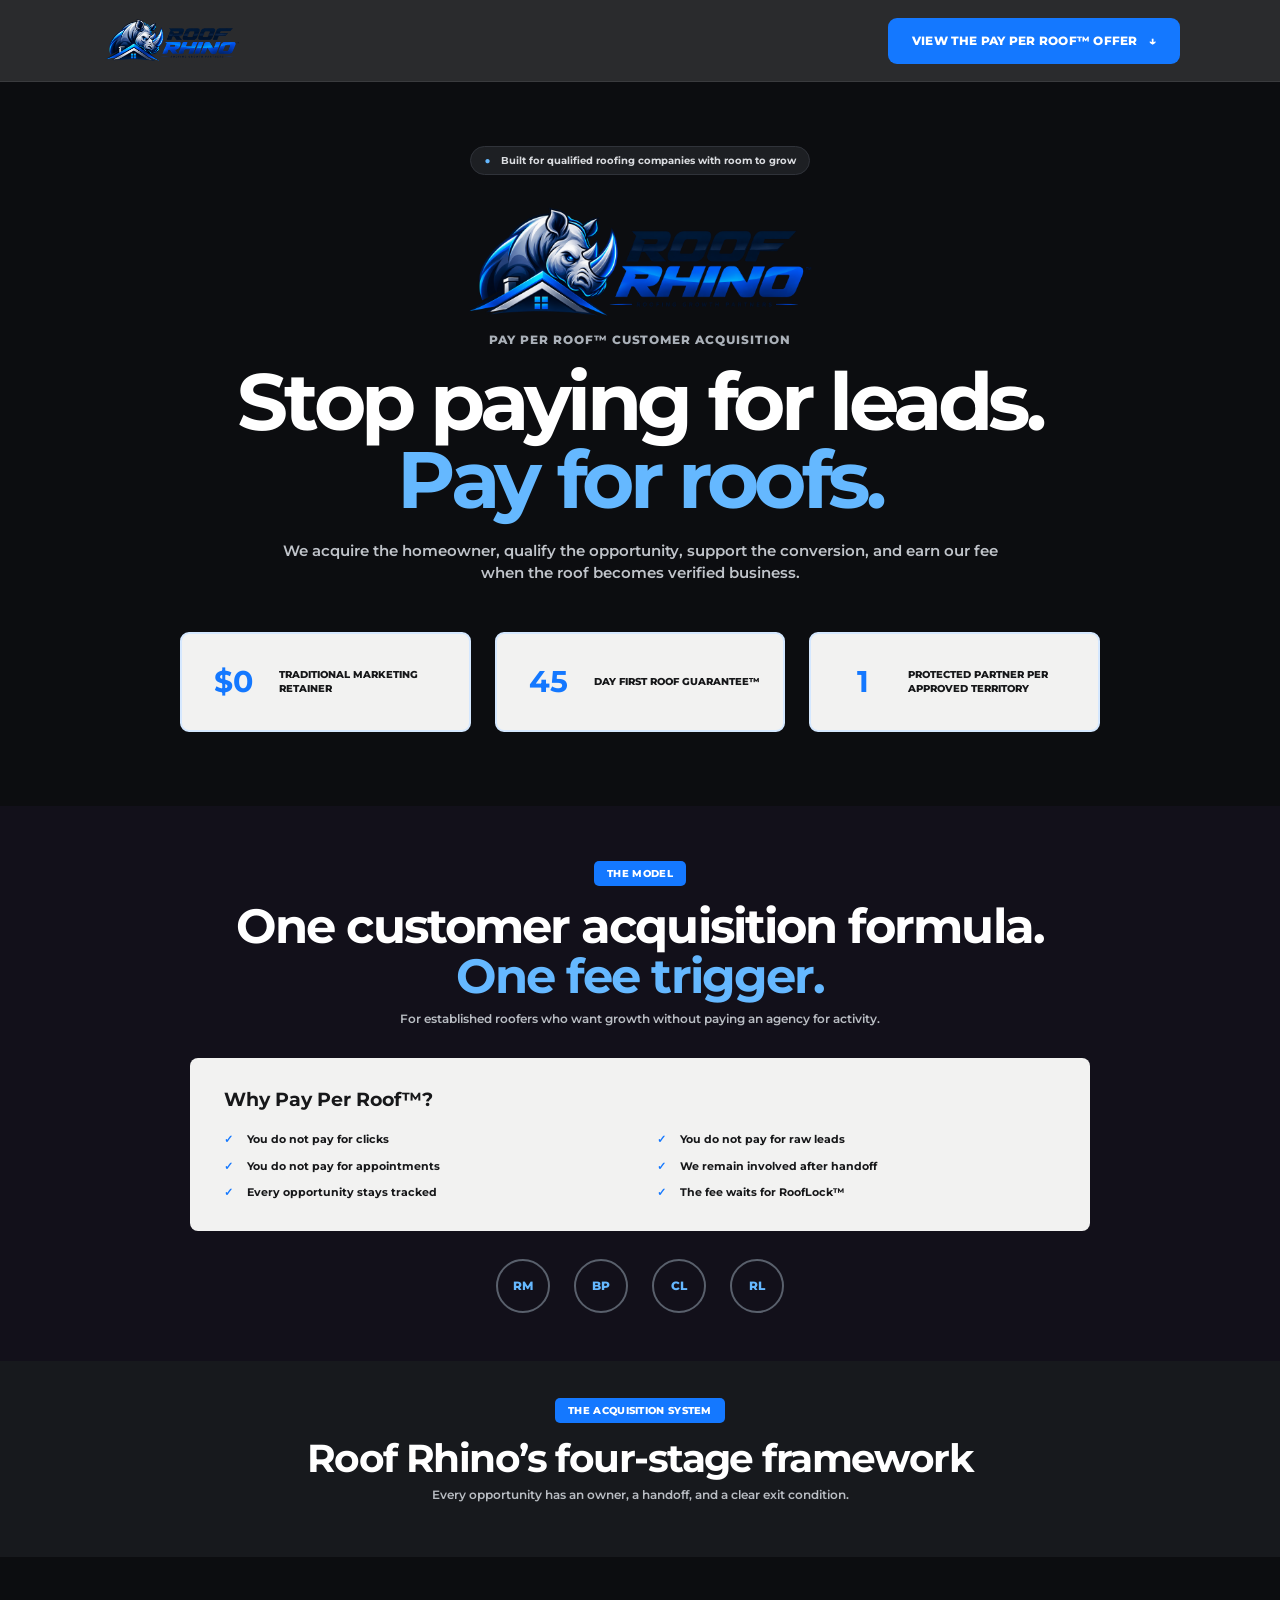
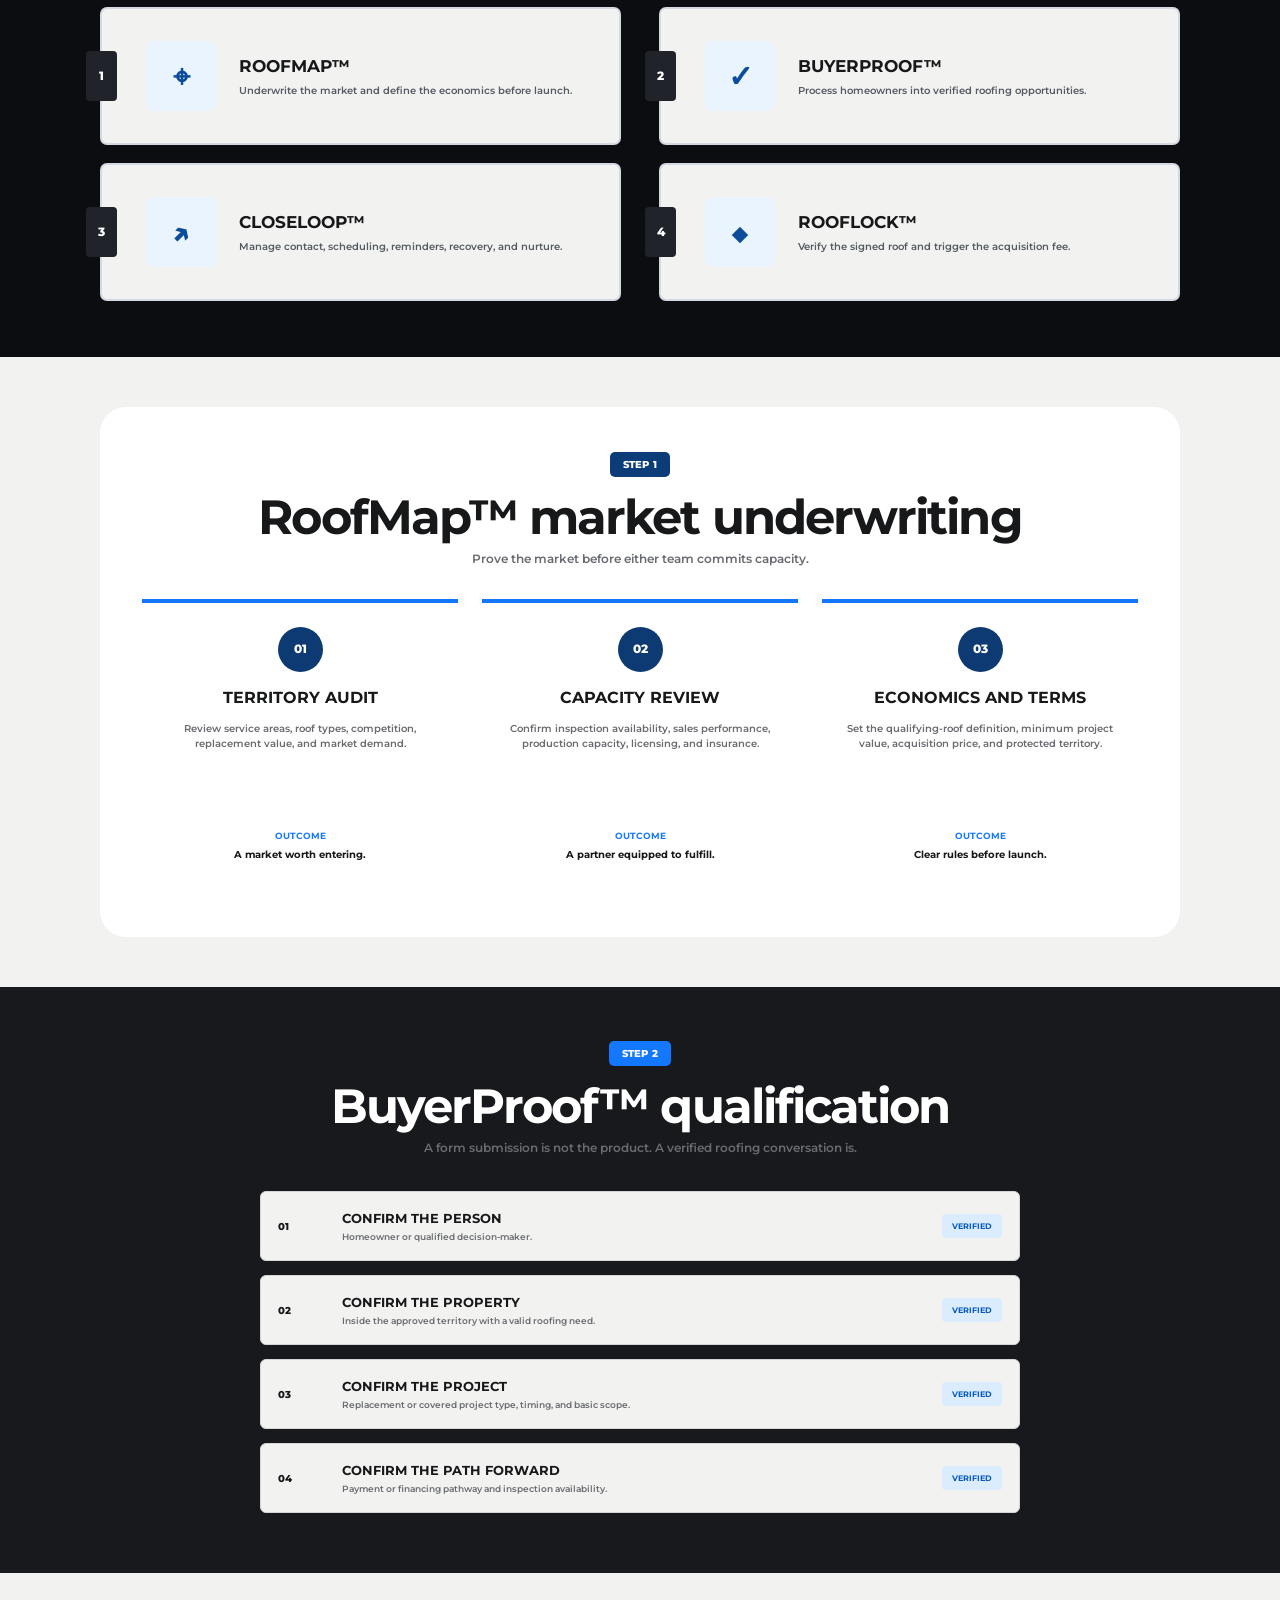
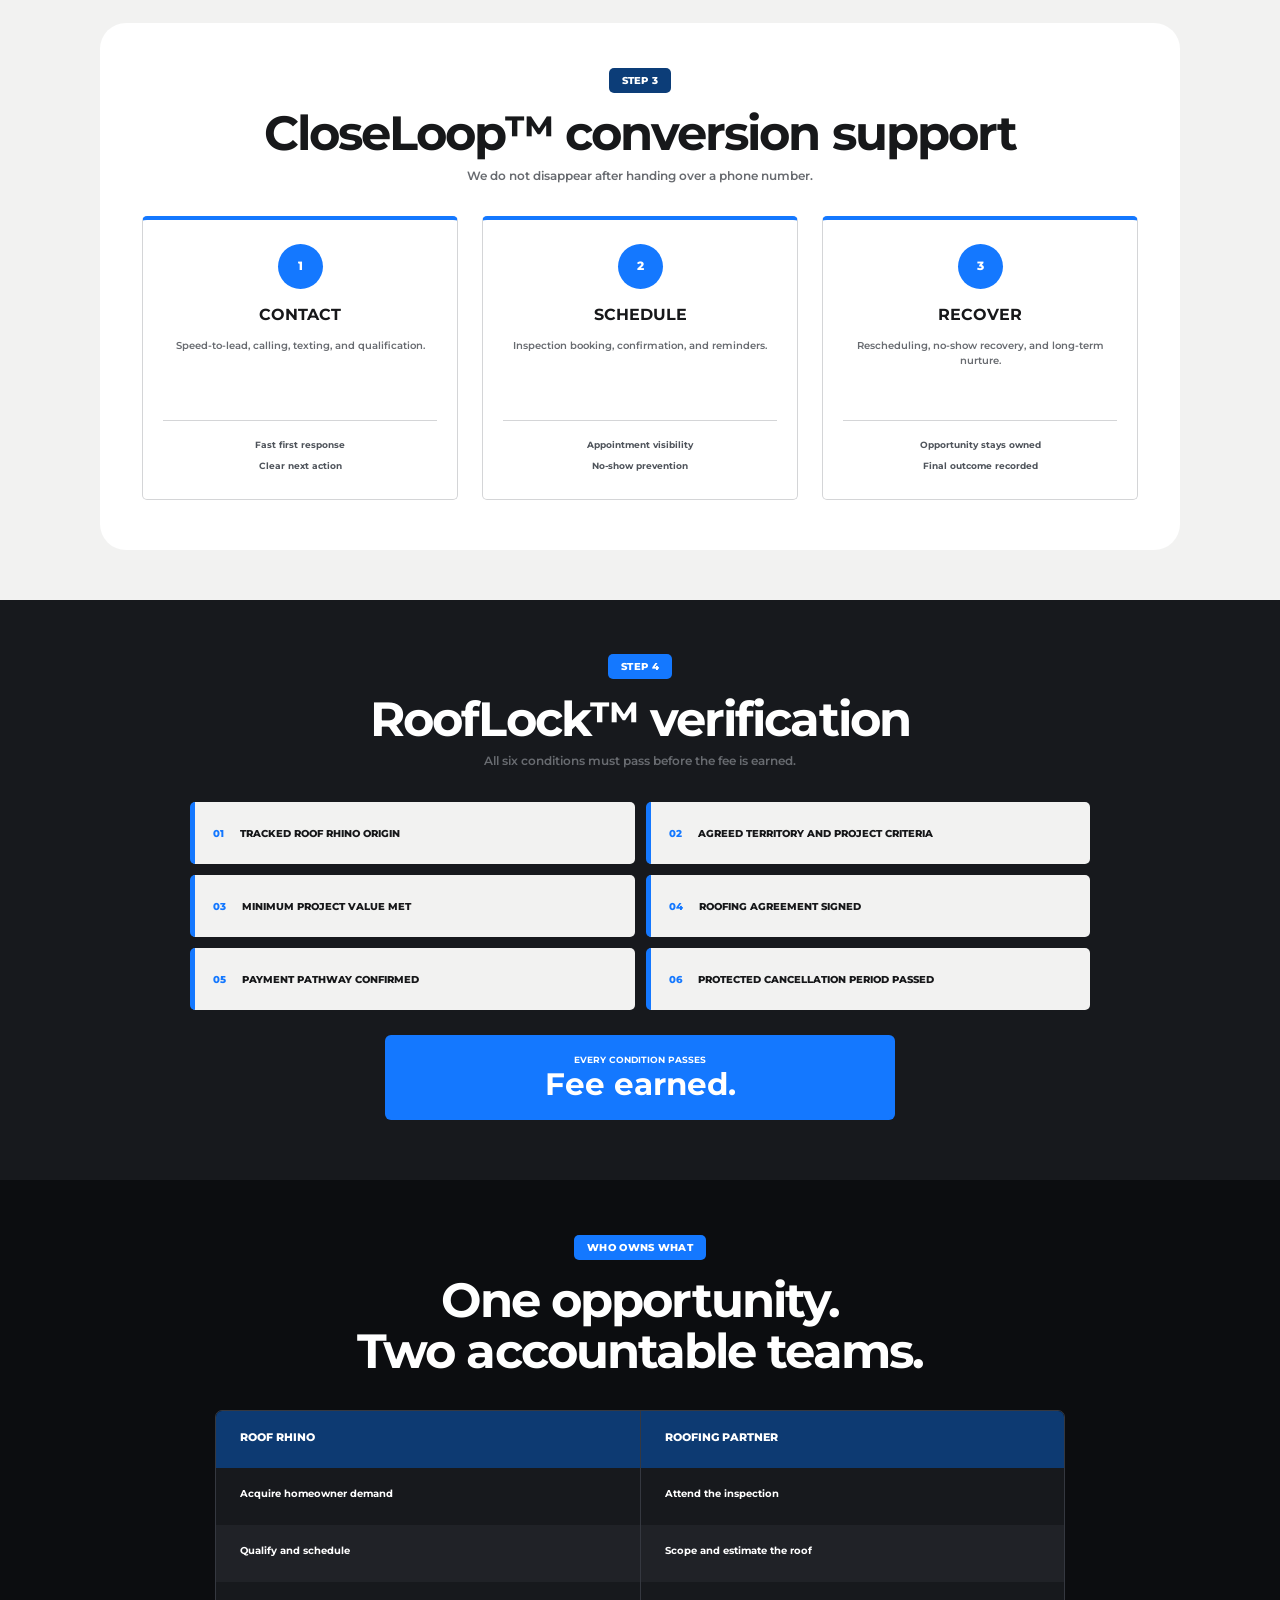
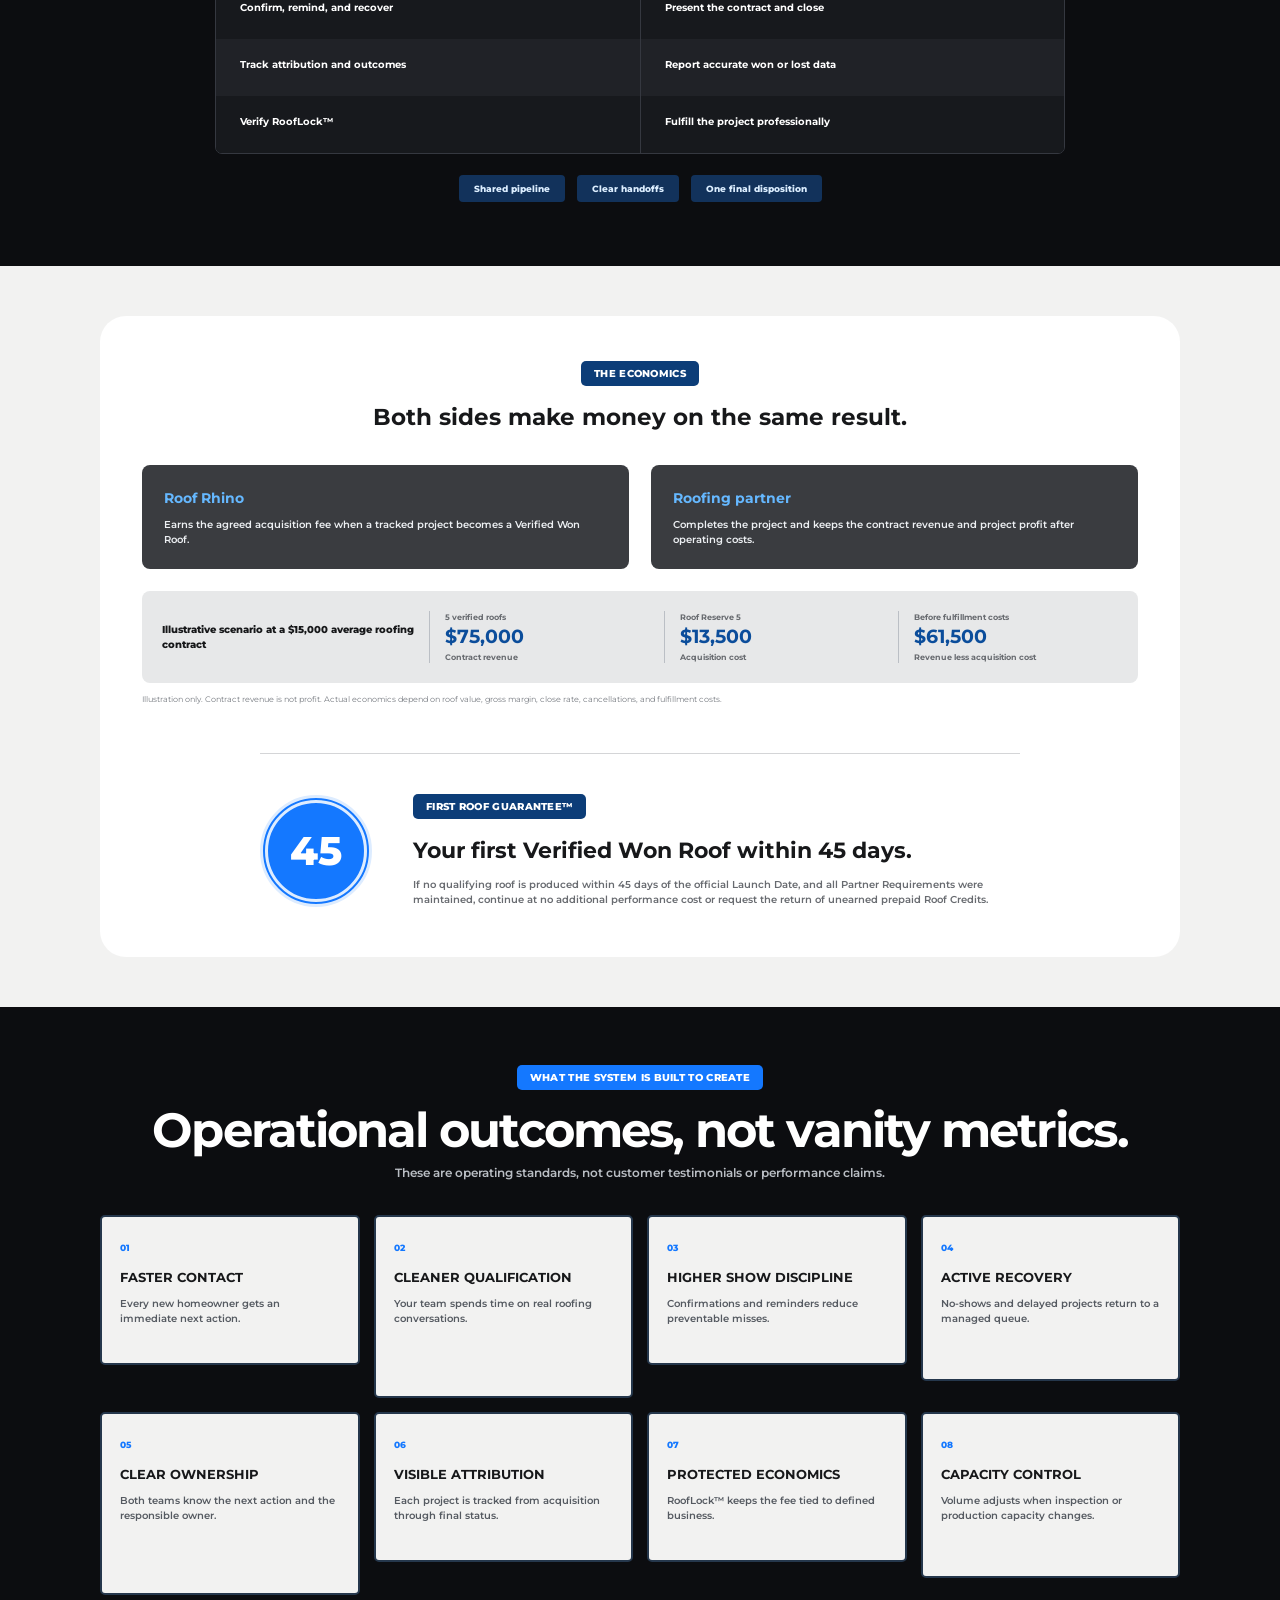
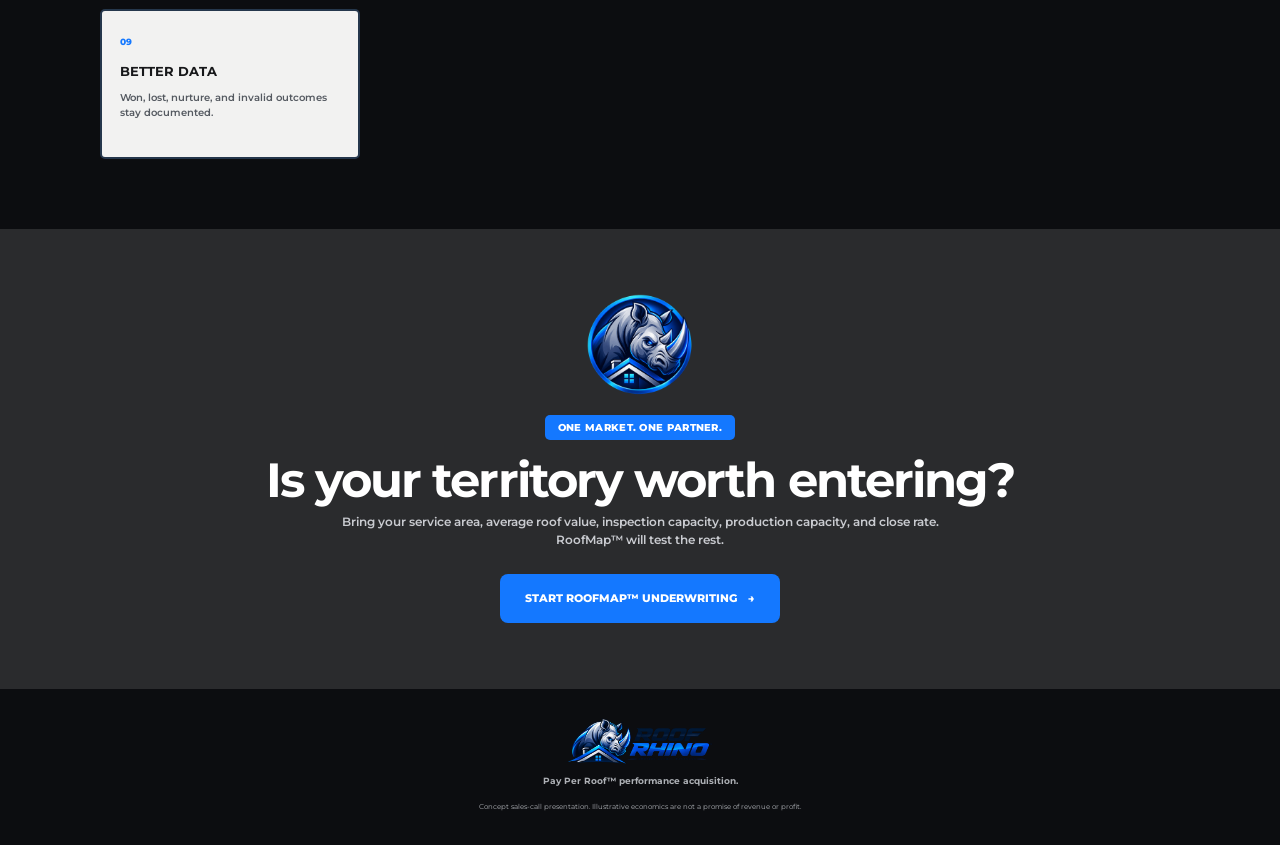
==== sales/index.html @ ea31bdf3 "Add Ascension-style Roof Rhino sales page" ====
<!DOCTYPE html>
<html lang="en">
  <head>
    <meta charset="UTF-8">
    <meta name="viewport" content="width=device-width, initial-scale=1.0">
    <meta name="description" content="The Roof Rhino Pay Per Roof offer: market underwriting, homeowner acquisition, conversion support, and payment only after a qualifying roof is verified.">
    <meta name="robots" content="noindex, nofollow">
    <meta name="theme-color" content="#0c0d10">
    <title>Pay Per Roof™ Offer | Roof Rhino</title>
    <link rel="preconnect" href="https://fonts.googleapis.com">
    <link rel="preconnect" href="https://fonts.gstatic.com" crossorigin>
    <link href="https://fonts.googleapis.com/css2?family=Montserrat:ital,wght@0,500;0,600;0,700;0,800;1,600&amp;display=swap" rel="stylesheet">
    <link rel="icon" type="image/png" href="../assets/roof-rhino-emblem.png">
    <link rel="stylesheet" href="styles.css">
  </head>
  <body>
    <header class="topbar">
      <a href="#top" class="topbar__brand" aria-label="Roof Rhino sales page home">
        <img src="../assets/roof-rhino-wordmark.png" alt="Roof Rhino — Roofing Growth Partners">
      </a>
      <button class="offer-button" type="button" data-toggle-offer aria-expanded="false" aria-controls="pricing-drawer">
        View the Pay Per Roof™ offer <span aria-hidden="true">↓</span>
      </button>
    </header>

    <section class="pricing-drawer" id="pricing-drawer" aria-hidden="true" inert>
      <div class="pricing-drawer__inner">
        <div class="pricing-heading">
          <p class="pill">Pay Per Roof™ pricing</p>
          <h2>Choose how you fund customer acquisition.</h2>
          <p>Every option includes the same service. Only the funding method and per-roof rate change.</p>
        </div>
        <div class="pricing-grid">
          <article class="price-card">
            <div class="price-card__head">
              <span>Option 01</span>
              <h3>Flex</h3>
              <p>Pay as each roof verifies.</p>
            </div>
            <ul>
              <li>Full acquisition system</li>
              <li>No prepaid Roof Credits</li>
              <li>Fee earned at RoofLock™</li>
              <li>Territory protection</li>
            </ul>
            <div class="price-card__foot">
              <strong>$3,000</strong>
              <span>per Verified Won Roof</span>
              <button type="button" data-open-underwriting>Check territory <b aria-hidden="true">→</b></button>
            </div>
          </article>

          <article class="price-card price-card--featured">
            <div class="price-card__head">
              <span>Option 02 · Most popular</span>
              <h3>Roof Reserve 5</h3>
              <p>Prepay five Roof Credits.</p>
            </div>
            <ul>
              <li>Full acquisition system</li>
              <li>5 Roof Credits included</li>
              <li>Credits used at RoofLock™</li>
              <li>Territory protection</li>
            </ul>
            <div class="price-card__foot">
              <strong>$13,500</strong>
              <span>$2,700 per Verified Won Roof</span>
              <button type="button" data-open-underwriting>Check territory <b aria-hidden="true">→</b></button>
            </div>
          </article>

          <article class="price-card">
            <div class="price-card__head">
              <span>Option 03 · Best rate</span>
              <h3>Roof Reserve 10</h3>
              <p>Prepay ten Roof Credits.</p>
            </div>
            <ul>
              <li>Full acquisition system</li>
              <li>10 Roof Credits included</li>
              <li>Credits used at RoofLock™</li>
              <li>Territory protection</li>
            </ul>
            <div class="price-card__foot">
              <strong>$24,000</strong>
              <span>$2,400 per Verified Won Roof</span>
              <button type="button" data-open-underwriting>Check territory <b aria-hidden="true">→</b></button>
            </div>
          </article>
        </div>
      </div>
    </section>

    <main id="top">
      <section class="hero dark-panel">
        <div class="page-shell hero__inner">
          <p class="notice"><span>●</span> Built for qualified roofing companies with room to grow</p>
          <img class="hero__logo" src="../assets/roof-rhino-wordmark.png" alt="Roof Rhino">
          <p class="hero__kicker">Pay Per Roof™ customer acquisition</p>
          <h1>Stop paying for leads.<br><em>Pay for roofs.</em></h1>
          <p class="hero__sub">We acquire the homeowner, qualify the opportunity, support the conversion, and earn our fee when the roof becomes verified business.</p>

          <div class="hero-stats">
            <div><strong>$0</strong><span>Traditional marketing retainer</span></div>
            <div><strong>45</strong><span>Day First Roof Guarantee™</span></div>
            <div><strong>1</strong><span>Protected partner per approved territory</span></div>
          </div>
        </div>
      </section>

      <section class="formula formula--purple">
        <div class="page-shell narrow">
          <p class="section-tag">The model</p>
          <h2>One customer acquisition formula.<br><span>One fee trigger.</span></h2>
          <p class="centered-copy">For established roofers who want growth without paying an agency for activity.</p>

          <div class="white-sheet">
            <h3>Why Pay Per Roof™?</h3>
            <ul class="check-list check-list--two">
              <li>You do not pay for clicks</li>
              <li>You do not pay for raw leads</li>
              <li>You do not pay for appointments</li>
              <li>We remain involved after handoff</li>
              <li>Every opportunity stays tracked</li>
              <li>The fee waits for RoofLock™</li>
            </ul>
          </div>

          <div class="brand-seals" aria-hidden="true">
            <span>RM</span><span>BP</span><span>CL</span><span>RL</span>
          </div>
        </div>
      </section>

      <section class="framework-banner">
        <div class="page-shell narrow">
          <p class="section-tag">The acquisition system</p>
          <h2>Roof Rhino’s four-stage framework</h2>
          <p>Every opportunity has an owner, a handoff, and a clear exit condition.</p>
        </div>
      </section>

      <section class="overview dark-panel">
        <div class="page-shell">
          <div class="overview-grid">
            <article>
              <span>1</span>
              <div class="overview-icon" aria-hidden="true">⌖</div>
              <div><h3>RoofMap™</h3><p>Underwrite the market and define the economics before launch.</p></div>
            </article>
            <article>
              <span>2</span>
              <div class="overview-icon" aria-hidden="true">✓</div>
              <div><h3>BuyerProof™</h3><p>Process homeowners into verified roofing opportunities.</p></div>
            </article>
            <article>
              <span>3</span>
              <div class="overview-icon" aria-hidden="true">↗</div>
              <div><h3>CloseLoop™</h3><p>Manage contact, scheduling, reminders, recovery, and nurture.</p></div>
            </article>
            <article>
              <span>4</span>
              <div class="overview-icon" aria-hidden="true">◆</div>
              <div><h3>RoofLock™</h3><p>Verify the signed roof and trigger the acquisition fee.</p></div>
            </article>
          </div>
        </div>
      </section>

      <section class="step step--light">
        <div class="page-shell rounded-sheet">
          <p class="section-tag section-tag--dark">Step 1</p>
          <h2>RoofMap™ market underwriting</h2>
          <p class="step__sub">Prove the market before either team commits capacity.</p>
          <div class="three-columns">
            <article>
              <div class="number-badge">01</div>
              <h3>Territory audit</h3>
              <p>Review service areas, roof types, competition, replacement value, and market demand.</p>
              <strong>Outcome</strong>
              <span>A market worth entering.</span>
            </article>
            <article>
              <div class="number-badge">02</div>
              <h3>Capacity review</h3>
              <p>Confirm inspection availability, sales performance, production capacity, licensing, and insurance.</p>
              <strong>Outcome</strong>
              <span>A partner equipped to fulfill.</span>
            </article>
            <article>
              <div class="number-badge">03</div>
              <h3>Economics and terms</h3>
              <p>Set the qualifying-roof definition, minimum project value, acquisition price, and protected territory.</p>
              <strong>Outcome</strong>
              <span>Clear rules before launch.</span>
            </article>
          </div>
        </div>
      </section>

      <section class="step step--dark">
        <div class="page-shell narrow">
          <p class="section-tag">Step 2</p>
          <h2>BuyerProof™ qualification</h2>
          <p class="step__sub">A form submission is not the product. A verified roofing conversation is.</p>

          <div class="process-list">
            <article><span>01</span><div><h3>Confirm the person</h3><p>Homeowner or qualified decision-maker.</p></div><b>Verified</b></article>
            <article><span>02</span><div><h3>Confirm the property</h3><p>Inside the approved territory with a valid roofing need.</p></div><b>Verified</b></article>
            <article><span>03</span><div><h3>Confirm the project</h3><p>Replacement or covered project type, timing, and basic scope.</p></div><b>Verified</b></article>
            <article><span>04</span><div><h3>Confirm the path forward</h3><p>Payment or financing pathway and inspection availability.</p></div><b>Verified</b></article>
          </div>
        </div>
      </section>

      <section class="step step--light">
        <div class="page-shell rounded-sheet">
          <p class="section-tag section-tag--dark">Step 3</p>
          <h2>CloseLoop™ conversion support</h2>
          <p class="step__sub">We do not disappear after handing over a phone number.</p>
          <div class="three-columns compact-columns">
            <article>
              <div class="line-icon">1</div>
              <h3>Contact</h3>
              <p>Speed-to-lead, calling, texting, and qualification.</p>
              <ul><li>Fast first response</li><li>Clear next action</li></ul>
            </article>
            <article>
              <div class="line-icon">2</div>
              <h3>Schedule</h3>
              <p>Inspection booking, confirmation, and reminders.</p>
              <ul><li>Appointment visibility</li><li>No-show prevention</li></ul>
            </article>
            <article>
              <div class="line-icon">3</div>
              <h3>Recover</h3>
              <p>Rescheduling, no-show recovery, and long-term nurture.</p>
              <ul><li>Opportunity stays owned</li><li>Final outcome recorded</li></ul>
            </article>
          </div>
        </div>
      </section>

      <section class="step step--dark rooflock-section">
        <div class="page-shell narrow">
          <p class="section-tag">Step 4</p>
          <h2>RoofLock™ verification</h2>
          <p class="step__sub">All six conditions must pass before the fee is earned.</p>
          <div class="rooflock-grid">
            <div><span>01</span><p>Tracked Roof Rhino origin</p></div>
            <div><span>02</span><p>Agreed territory and project criteria</p></div>
            <div><span>03</span><p>Minimum project value met</p></div>
            <div><span>04</span><p>Roofing agreement signed</p></div>
            <div><span>05</span><p>Payment pathway confirmed</p></div>
            <div><span>06</span><p>Protected cancellation period passed</p></div>
          </div>
          <div class="fee-trigger"><span>Every condition passes</span><strong>Fee earned.</strong></div>
        </div>
      </section>

      <section class="ownership-panel dark-panel">
        <div class="page-shell">
          <p class="section-tag">Who owns what</p>
          <h2>One opportunity.<br>Two accountable teams.</h2>
          <div class="ownership-table">
            <div class="ownership-table__head"><span>Roof Rhino</span><span>Roofing partner</span></div>
            <div><span>Acquire homeowner demand</span><span>Attend the inspection</span></div>
            <div><span>Qualify and schedule</span><span>Scope and estimate the roof</span></div>
            <div><span>Confirm, remind, and recover</span><span>Present the contract and close</span></div>
            <div><span>Track attribution and outcomes</span><span>Report accurate won or lost data</span></div>
            <div><span>Verify RoofLock™</span><span>Fulfill the project professionally</span></div>
          </div>
          <div class="ownership-chips"><span>Shared pipeline</span><span>Clear handoffs</span><span>One final disposition</span></div>
        </div>
      </section>

      <section class="economics step--light">
        <div class="page-shell rounded-sheet">
          <p class="section-tag section-tag--dark">The economics</p>
          <h2>Both sides make money on the same result.</h2>
          <div class="economics-summary">
            <div><strong>Roof Rhino</strong><p>Earns the agreed acquisition fee when a tracked project becomes a Verified Won Roof.</p></div>
            <div><strong>Roofing partner</strong><p>Completes the project and keeps the contract revenue and project profit after operating costs.</p></div>
          </div>

          <div class="scenario">
            <p>Illustrative scenario at a $15,000 average roofing contract</p>
            <div><span>5 verified roofs</span><strong>$75,000</strong><small>Contract revenue</small></div>
            <div><span>Roof Reserve 5</span><strong>$13,500</strong><small>Acquisition cost</small></div>
            <div><span>Before fulfillment costs</span><strong>$61,500</strong><small>Revenue less acquisition cost</small></div>
          </div>
          <p class="disclosure">Illustration only. Contract revenue is not profit. Actual economics depend on roof value, gross margin, close rate, cancellations, and fulfillment costs.</p>

          <div class="guarantee-block">
            <div class="guarantee-mark">45</div>
            <div>
              <p class="section-tag section-tag--dark">First Roof Guarantee™</p>
              <h3>Your first Verified Won Roof within 45 days.</h3>
              <p>If no qualifying roof is produced within 45 days of the official Launch Date, and all Partner Requirements were maintained, continue at no additional performance cost or request the return of unearned prepaid Roof Credits.</p>
            </div>
          </div>
        </div>
      </section>

      <section class="outcomes dark-panel">
        <div class="page-shell">
          <p class="section-tag">What the system is built to create</p>
          <h2>Operational outcomes, not vanity metrics.</h2>
          <p class="outcomes__sub">These are operating standards, not customer testimonials or performance claims.</p>
          <div class="outcome-wall">
            <article><span>01</span><h3>Faster contact</h3><p>Every new homeowner gets an immediate next action.</p></article>
            <article><span>02</span><h3>Cleaner qualification</h3><p>Your team spends time on real roofing conversations.</p></article>
            <article><span>03</span><h3>Higher show discipline</h3><p>Confirmations and reminders reduce preventable misses.</p></article>
            <article><span>04</span><h3>Active recovery</h3><p>No-shows and delayed projects return to a managed queue.</p></article>
            <article><span>05</span><h3>Clear ownership</h3><p>Both teams know the next action and the responsible owner.</p></article>
            <article><span>06</span><h3>Visible attribution</h3><p>Each project is tracked from acquisition through final status.</p></article>
            <article><span>07</span><h3>Protected economics</h3><p>RoofLock™ keeps the fee tied to defined business.</p></article>
            <article><span>08</span><h3>Capacity control</h3><p>Volume adjusts when inspection or production capacity changes.</p></article>
            <article><span>09</span><h3>Better data</h3><p>Won, lost, nurture, and invalid outcomes stay documented.</p></article>
          </div>
        </div>
      </section>

      <section class="final-cta">
        <div class="page-shell narrow">
          <img src="../assets/roof-rhino-emblem.png" alt="" aria-hidden="true">
          <p class="section-tag">One market. One partner.</p>
          <h2>Is your territory worth entering?</h2>
          <p>Bring your service area, average roof value, inspection capacity, production capacity, and close rate. RoofMap™ will test the rest.</p>
          <button class="primary-cta" type="button" data-open-underwriting>Start RoofMap™ underwriting <span aria-hidden="true">→</span></button>
        </div>
      </section>
    </main>

    <footer>
      <img src="../assets/roof-rhino-wordmark.png" alt="Roof Rhino — Roofing Growth Partners">
      <p>Pay Per Roof™ performance acquisition.</p>
      <small>Concept sales-call presentation. Illustrative economics are not a promise of revenue or profit.</small>
    </footer>

    <dialog id="underwriting-dialog" aria-labelledby="underwriting-title">
      <button class="dialog-close" type="button" data-close-underwriting aria-label="Close">×</button>
      <img src="../assets/roof-rhino-emblem.png" alt="" aria-hidden="true">
      <p class="section-tag">RoofMap™ underwriting</p>
      <h2 id="underwriting-title">Bring the operating numbers.</h2>
      <p>We will review your territory, average project value, roof mix, appointment capacity, close rate, licensing, insurance, payment pathways, and target launch date.</p>
      <button class="primary-cta" type="button" id="copy-checklist">Copy underwriting checklist</button>
      <small>This presentation does not create territory approval or Partner Status.</small>
    </dialog>

    <script src="script.js"></script>
  </body>
</html>
---- sales/styles.css ----
:root {
  --black: #0c0d10;
  --black-soft: #17191d;
  --charcoal: #25272b;
  --paper: #f2f2f1;
  --white: #ffffff;
  --ink: #17181a;
  --muted: #686b70;
  --blue: #1478ff;
  --blue-light: #65b8ff;
  --blue-pale: #eaf4ff;
  --line: #d4d5d7;
  --dark-line: #353840;
  --purple-black: #12101a;
  --font: "Montserrat", sans-serif;
  --shell: min(1080px, calc(100vw - 48px));
}

* { box-sizing: border-box; }
html { scroll-behavior: smooth; overflow-x: clip; }
body { margin: 0; overflow-x: clip; color: var(--ink); background: var(--white); font-family: var(--font); font-size: 15px; line-height: 1.5; }
body:has(dialog[open]) { overflow: hidden; }
button { font: inherit; }
button, a { -webkit-tap-highlight-color: transparent; }
img { max-width: 100%; display: block; }
h1, h2, h3, p { margin-top: 0; }
button:focus-visible, a:focus-visible { outline: 3px solid var(--blue-light); outline-offset: 3px; }
.page-shell { width: var(--shell); margin-inline: auto; }
.narrow { max-width: 900px; }
.dark-panel { color: var(--white); background: var(--black); }

.topbar { min-height: 82px; padding: 12px max(24px, calc((100vw - 1080px) / 2)); display: flex; align-items: center; justify-content: space-between; gap: 24px; color: var(--white); background: #2a2b2d; border-bottom: 1px solid #3a3b3e; }
.topbar__brand img { width: 184px; height: 48px; object-fit: contain; object-position: left center; }
.offer-button { min-height: 46px; padding: 0 24px; color: var(--white); background: var(--blue); border: 0; border-radius: 9px; cursor: pointer; font-size: 12px; font-weight: 800; text-transform: uppercase; letter-spacing: .02em; transition: background .18s ease, transform .18s ease; }
.offer-button:hover { background: #0568df; transform: translateY(-1px); }
.offer-button span { margin-left: 8px; display: inline-block; transition: transform .25s ease; }
.offer-button[aria-expanded="true"] span { transform: rotate(180deg); }

.pricing-drawer { display: grid; grid-template-rows: 0fr; visibility: hidden; color: var(--white); background: #18191b; transition: grid-template-rows .55s cubic-bezier(.2,.8,.2,1), visibility 0s .55s; }
.pricing-drawer.is-open { grid-template-rows: 1fr; visibility: visible; transition: grid-template-rows .55s cubic-bezier(.2,.8,.2,1); }
.pricing-drawer__inner { min-height: 0; overflow: hidden; width: var(--shell); margin-inline: auto; }
.pricing-heading { padding: 60px 0 34px; text-align: center; }
.pricing-heading h2 { margin-bottom: 10px; font-size: clamp(30px, 4vw, 48px); line-height: 1.1; }
.pricing-heading > p:last-child { color: #b9bbc0; }
.pill, .section-tag { width: max-content; margin: 0 auto 15px; padding: 5px 13px; color: var(--white); background: var(--blue); border-radius: 5px; font-size: 10px; font-weight: 800; text-transform: uppercase; letter-spacing: .03em; }
.pricing-grid { padding: 0 0 72px; display: grid; grid-template-columns: repeat(3, 1fr); gap: 20px; align-items: stretch; }
.price-card { overflow: hidden; color: var(--ink); background: #e9eef4; border: 1px solid #40556d; border-radius: 21px; }
.price-card--featured { transform: translateY(-8px); border: 3px solid var(--blue); }
.price-card__head { min-height: 150px; padding: 27px 24px 22px; color: var(--white); background: #0d3a72; text-align: center; }
.price-card--featured .price-card__head { background: var(--blue); }
.price-card__head span { font-size: 9px; font-weight: 800; text-transform: uppercase; }
.price-card__head h3 { margin: 6px 0 3px; font-size: 28px; line-height: 1.05; }
.price-card__head p { margin: 0; font-size: 11px; font-weight: 600; }
.price-card ul { margin: 0; padding: 0; list-style: none; }
.price-card li { min-height: 49px; padding: 15px 20px 13px 43px; position: relative; background: var(--white); border-bottom: 1px solid #e2e3e5; font-size: 11px; font-weight: 700; }
.price-card li:nth-child(even) { background: #f1f2f3; }
.price-card li::before { content: "✓"; width: 17px; height: 17px; position: absolute; left: 18px; top: 15px; display: grid; place-items: center; color: var(--white); background: var(--blue); border-radius: 50%; font-size: 10px; }
.price-card__foot { padding: 23px 20px 25px; text-align: center; }
.price-card__foot strong { display: block; font-size: 29px; line-height: 1; }
.price-card__foot span { min-height: 34px; margin: 7px 0 13px; display: block; font-size: 10px; font-weight: 700; }
.price-card__foot button { min-height: 42px; padding: 0 21px; color: var(--white); background: var(--black); border: 0; border-radius: 10px; cursor: pointer; font-weight: 800; }
.price-card__foot button:hover { background: var(--blue); }

.hero { padding: 64px 0 74px; text-align: center; }
.hero__inner { max-width: 920px; }
.notice { width: max-content; max-width: 100%; margin: 0 auto 26px; padding: 6px 13px; color: #dadce0; background: #1d1f23; border: 1px solid #30333a; border-radius: 20px; font-size: 10px; font-weight: 700; }
.notice span { margin-right: 7px; color: var(--blue-light); }
.hero__logo { width: min(370px, 76vw); height: 126px; margin: 0 auto 4px; object-fit: contain; }
.hero__kicker { margin-bottom: 14px; color: #aab0b8; font-size: 12px; font-weight: 800; text-transform: uppercase; letter-spacing: .08em; }
.hero h1 { margin-bottom: 20px; font-size: clamp(44px, 7.2vw, 80px); line-height: .98; letter-spacing: -.055em; }
.hero h1 em { color: var(--blue-light); font-style: normal; }
.hero__sub { max-width: 730px; margin: 0 auto; color: #c0c4ca; font-size: 15px; font-weight: 600; }
.hero-stats { margin-top: 47px; display: grid; grid-template-columns: repeat(3, 1fr); gap: 24px; }
.hero-stats div { min-height: 100px; padding: 19px; display: grid; grid-template-columns: auto 1fr; gap: 13px; align-items: center; text-align: left; color: var(--ink); background: var(--paper); border: 2px solid #d5e8ff; border-radius: 9px; }
.hero-stats strong { min-width: 65px; color: var(--blue); font-size: 30px; line-height: 1; text-align: center; }
.hero-stats span { font-size: 10px; font-weight: 800; line-height: 1.35; text-transform: uppercase; }

.formula { padding: 55px 0 48px; text-align: center; }
.formula--purple { color: var(--white); background: var(--purple-black); }
.formula h2, .framework-banner h2, .step h2, .ownership-panel h2, .outcomes h2, .final-cta h2 { margin-bottom: 8px; font-size: clamp(30px, 4.2vw, 48px); line-height: 1.05; letter-spacing: -.04em; }
.formula h2 span { color: var(--blue-light); }
.centered-copy, .framework-banner p:last-child, .step__sub, .outcomes__sub { color: #b9bdc3; font-size: 12px; font-weight: 600; }
.white-sheet { margin-top: 30px; padding: 28px 34px 30px; color: var(--ink); background: var(--paper); border-radius: 8px; text-align: left; }
.white-sheet h3 { margin-bottom: 17px; font-size: 19px; }
.check-list { margin: 0; padding: 0; list-style: none; }
.check-list--two { display: grid; grid-template-columns: 1fr 1fr; gap: 10px 34px; }
.check-list li { padding-left: 23px; position: relative; font-size: 11px; font-weight: 700; }
.check-list li::before { content: "✓"; position: absolute; left: 0; color: var(--blue); font-weight: 900; }
.brand-seals { margin-top: 28px; display: flex; justify-content: center; gap: 24px; }
.brand-seals span { width: 54px; height: 54px; display: grid; place-items: center; color: var(--blue-light); border: 2px solid #59606c; border-radius: 50%; font-size: 12px; font-weight: 800; }

.framework-banner { padding: 37px 0 41px; color: var(--white); background: var(--black-soft); text-align: center; }
.framework-banner h2 { margin-bottom: 7px; font-size: clamp(27px, 3.5vw, 39px); }
.overview { padding: 50px 0 56px; }
.overview-grid { display: grid; grid-template-columns: 1fr 1fr; gap: 18px 38px; }
.overview-grid article { min-height: 138px; padding: 19px 22px 18px 44px; position: relative; display: grid; grid-template-columns: 75px 1fr; gap: 18px; align-items: center; color: var(--ink); background: var(--paper); border: 2px solid #d2d9e2; border-radius: 7px; }
.overview-grid article > span { width: 31px; height: 50px; position: absolute; left: -16px; top: 42px; display: grid; place-items: center; color: var(--white); background: #20242a; border-radius: 4px; font-size: 12px; font-weight: 800; }
.overview-icon { width: 70px; height: 70px; display: grid; place-items: center; color: #0b4d9b; background: var(--blue-pale); border-radius: 8px; font-size: 30px; font-weight: 800; }
.overview-grid h3 { margin-bottom: 4px; font-size: 17px; text-transform: uppercase; }
.overview-grid p { margin: 0; color: #555b63; font-size: 10px; font-weight: 600; }

.step { padding: 0; }
.step--light { padding: 50px 0; background: var(--paper); }
.rounded-sheet { padding: 45px 42px 50px; background: var(--white); border-radius: 26px; text-align: center; }
.section-tag--dark { color: var(--white); background: #0c3d78; }
.step__sub { color: var(--muted); }
.three-columns { margin-top: 31px; display: grid; grid-template-columns: repeat(3, 1fr); gap: 24px; }
.three-columns article { padding: 24px 20px 22px; border-top: 4px solid var(--blue); text-align: center; }
.number-badge, .line-icon { width: 45px; height: 45px; margin: 0 auto 14px; display: grid; place-items: center; color: var(--white); background: #0d3a72; border-radius: 50%; font-size: 12px; font-weight: 800; }
.three-columns h3 { margin-bottom: 11px; font-size: 16px; text-transform: uppercase; }
.three-columns p { min-height: 91px; margin-bottom: 17px; color: var(--muted); font-size: 10px; font-weight: 600; }
.three-columns strong { display: block; color: var(--blue); font-size: 9px; text-transform: uppercase; }
.three-columns span { font-size: 10px; font-weight: 700; }

.step--dark { padding: 54px 0 60px; color: var(--white); background: var(--black-soft); text-align: center; }
.process-list { max-width: 760px; margin: 34px auto 0; display: grid; gap: 14px; }
.process-list article { min-height: 70px; padding: 12px 17px; display: grid; grid-template-columns: 48px 1fr auto; gap: 16px; align-items: center; color: var(--ink); background: var(--paper); border: 1px solid #d4d5d7; border-radius: 6px; text-align: left; }
.process-list article > span { font-size: 10px; font-weight: 800; }
.process-list h3 { margin: 0 0 2px; font-size: 13px; text-transform: uppercase; }
.process-list p { margin: 0; color: var(--muted); font-size: 9px; font-weight: 600; }
.process-list b { padding: 6px 10px; color: #075bbb; background: #dcecff; border-radius: 4px; font-size: 8px; text-transform: uppercase; }
.compact-columns article { border: 1px solid var(--line); border-top: 4px solid var(--blue); border-radius: 5px; }
.compact-columns p { min-height: 65px; }
.compact-columns ul { margin: 0; padding: 13px 0 0; list-style: none; border-top: 1px solid var(--line); }
.compact-columns li { padding: 4px 0; color: #4e535a; font-size: 9px; font-weight: 700; }
.line-icon { background: var(--blue); }

.rooflock-grid { margin-top: 32px; display: grid; grid-template-columns: 1fr 1fr; gap: 11px; }
.rooflock-grid div { min-height: 62px; padding: 14px 18px; display: flex; align-items: center; gap: 16px; color: var(--ink); background: var(--paper); border-left: 5px solid var(--blue); border-radius: 5px; text-align: left; }
.rooflock-grid span { color: var(--blue); font-size: 10px; font-weight: 800; }
.rooflock-grid p { margin: 0; font-size: 10px; font-weight: 800; text-transform: uppercase; }
.fee-trigger { margin: 25px auto 0; padding: 18px 25px; max-width: 510px; color: var(--white); background: var(--blue); border-radius: 6px; }
.fee-trigger span { display: block; font-size: 9px; font-weight: 700; text-transform: uppercase; }
.fee-trigger strong { display: block; font-size: 31px; line-height: 1.15; }

.ownership-panel { padding: 55px 0 64px; text-align: center; }
.ownership-table { max-width: 850px; margin: 34px auto 0; border: 1px solid var(--dark-line); border-radius: 7px; overflow: hidden; }
.ownership-table > div { min-height: 57px; display: grid; grid-template-columns: 1fr 1fr; background: #17191d; }
.ownership-table > div:nth-child(odd) { background: #202227; }
.ownership-table span { padding: 18px 24px; font-size: 10px; font-weight: 700; text-align: left; }
.ownership-table span + span { border-left: 1px solid var(--dark-line); }
.ownership-table__head { color: var(--white); background: #0d3a72 !important; }
.ownership-table__head span { font-size: 11px; font-weight: 800; text-transform: uppercase; }
.ownership-chips { margin-top: 21px; display: flex; justify-content: center; gap: 12px; flex-wrap: wrap; }
.ownership-chips span { padding: 7px 15px; color: #dceeff; background: #12325b; border-radius: 4px; font-size: 9px; font-weight: 800; }

.economics { padding: 50px 0; }
.economics-summary { margin-top: 30px; display: grid; grid-template-columns: 1fr 1fr; gap: 22px; text-align: left; }
.economics-summary div { padding: 22px; color: var(--white); background: #3a3c40; border-radius: 8px; }
.economics-summary strong { color: var(--blue-light); font-size: 14px; }
.economics-summary p { margin: 7px 0 0; color: #edf0f3; font-size: 10px; font-weight: 600; }
.scenario { margin-top: 22px; padding: 20px; display: grid; grid-template-columns: 1.15fr repeat(3, 1fr); gap: 15px; align-items: center; background: #e7e8e9; border-radius: 8px; text-align: left; }
.scenario > p { margin: 0; font-size: 10px; font-weight: 800; }
.scenario div { padding-left: 15px; border-left: 1px solid #bbbfc5; }
.scenario span, .scenario small { display: block; color: var(--muted); font-size: 8px; font-weight: 700; }
.scenario strong { display: block; color: #0b4d9b; font-size: 19px; }
.disclosure { margin: 10px 0 0; color: #777b81; font-size: 8px; text-align: left; }
.guarantee-block { max-width: 760px; margin: 48px auto 0; padding-top: 40px; display: grid; grid-template-columns: 125px 1fr; gap: 28px; align-items: center; border-top: 1px solid var(--line); text-align: left; }
.guarantee-mark { width: 112px; height: 112px; display: grid; place-items: center; color: var(--white); background: var(--blue); border: 8px double #ddecff; border-radius: 50%; font-size: 40px; font-weight: 800; }
.guarantee-block .section-tag { margin-left: 0; }
.guarantee-block h3 { margin-bottom: 10px; font-size: 22px; }
.guarantee-block p:last-child { margin: 0; color: var(--muted); font-size: 10px; font-weight: 600; }

.outcomes { padding: 58px 0 70px; text-align: center; }
.outcome-wall { margin-top: 33px; display: grid; grid-template-columns: repeat(4, 1fr); gap: 14px; align-items: start; }
.outcome-wall article { min-height: 150px; padding: 18px; color: var(--ink); background: var(--paper); border: 2px solid #25374c; border-radius: 5px; text-align: left; }
.outcome-wall article:nth-child(3n + 2) { min-height: 183px; }
.outcome-wall article:nth-child(4n) { min-height: 166px; }
.outcome-wall span { color: var(--blue); font-size: 9px; font-weight: 800; }
.outcome-wall h3 { margin: 11px 0 8px; font-size: 13px; text-transform: uppercase; }
.outcome-wall p { margin: 0; color: #555a61; font-size: 10px; font-weight: 600; }

.final-cta { padding: 60px 0 66px; color: var(--white); background: #2a2b2d; text-align: center; }
.final-cta img { width: 112px; margin: 0 auto 14px; }
.final-cta > div > p:not(.section-tag) { max-width: 660px; margin: 0 auto 25px; color: #c9cbd0; font-size: 12px; font-weight: 600; }
.primary-cta { min-height: 49px; padding: 0 25px; color: var(--white); background: var(--blue); border: 0; border-radius: 8px; cursor: pointer; font-size: 11px; font-weight: 800; text-transform: uppercase; }
.primary-cta:hover { background: #0568df; }
.primary-cta span { margin-left: 8px; }

footer { padding: 27px 24px 30px; color: #aeb1b6; background: var(--black); text-align: center; }
footer img { width: 165px; height: 52px; margin: 0 auto 6px; object-fit: contain; }
footer p { margin-bottom: 5px; font-size: 9px; font-weight: 700; }
footer small { font-size: 7px; }

dialog { width: min(92vw, 590px); padding: 44px; color: var(--white); background: #15171b; border: 1px solid #3c4149; border-radius: 10px; box-shadow: 0 30px 90px rgba(0,0,0,.6); }
dialog::backdrop { background: rgba(0,0,0,.82); }
dialog > img { width: 86px; margin-bottom: 13px; }
dialog .section-tag { margin-left: 0; }
dialog h2 { margin-bottom: 13px; font-size: 34px; line-height: 1.05; }
dialog > p:not(.section-tag) { color: #c0c5cc; font-size: 11px; font-weight: 600; }
dialog .primary-cta { width: 100%; margin-top: 12px; }
dialog small { margin-top: 13px; display: block; color: #858c96; font-size: 8px; }
.dialog-close { width: 42px; height: 42px; position: absolute; right: 11px; top: 11px; color: var(--white); background: transparent; border: 1px solid #40444c; border-radius: 5px; cursor: pointer; font-size: 22px; }

@media (max-width: 840px) {
  .pricing-grid { grid-template-columns: 1fr; max-width: 540px; margin-inline: auto; }
  .price-card--featured { transform: none; }
  .hero-stats { grid-template-columns: 1fr; max-width: 560px; margin-inline: auto; margin-top: 40px; }
  .overview-grid { grid-template-columns: 1fr; }
  .three-columns { grid-template-columns: 1fr; }
  .three-columns p { min-height: 0; }
  .economics-summary { grid-template-columns: 1fr; }
  .scenario { grid-template-columns: 1fr; }
  .scenario div { padding: 10px 0 0; border-top: 1px solid #bbbfc5; border-left: 0; }
  .outcome-wall { grid-template-columns: repeat(2, 1fr); }
}

@media (max-width: 560px) {
  :root { --shell: min(100% - 28px, 1080px); }
  .topbar { min-height: 72px; padding: 9px 14px; gap: 10px; }
  .topbar__brand img { width: 130px; height: 43px; }
  .offer-button { min-height: 43px; padding: 0 13px; font-size: 9px; }
  .pricing-heading { padding-top: 43px; }
  .pricing-drawer__inner { width: min(100% - 28px, 1080px); }
  .hero { padding: 44px 0 53px; }
  .hero__logo { height: 102px; }
  .hero h1 { font-size: 45px; }
  .hero__sub { font-size: 12px; }
  .hero-stats div { min-height: 82px; }
  .formula { padding: 45px 0 42px; }
  .formula h2, .framework-banner h2, .step h2, .ownership-panel h2, .outcomes h2, .final-cta h2 { font-size: 31px; }
  .white-sheet { padding: 24px 20px; }
  .check-list--two { grid-template-columns: 1fr; gap: 9px; }
  .brand-seals { gap: 10px; }
  .brand-seals span { width: 46px; height: 46px; }
  .overview-grid article { padding-left: 35px; grid-template-columns: 58px 1fr; }
  .overview-icon { width: 56px; height: 56px; }
  .rounded-sheet { padding: 37px 19px 42px; border-radius: 20px; }
  .process-list article { grid-template-columns: 32px 1fr; }
  .process-list b { grid-column: 2; width: max-content; }
  .rooflock-grid { grid-template-columns: 1fr; }
  .ownership-table span { padding: 15px 11px; font-size: 9px; }
  .guarantee-block { grid-template-columns: 1fr; text-align: center; }
  .guarantee-mark { margin-inline: auto; }
  .guarantee-block .section-tag { margin-inline: auto; }
  .outcome-wall { grid-template-columns: 1fr 1fr; gap: 9px; }
  .outcome-wall article, .outcome-wall article:nth-child(3n + 2), .outcome-wall article:nth-child(4n) { min-height: 0; padding: 14px; }
  .outcome-wall h3 { font-size: 11px; }
  .outcome-wall p { font-size: 9px; }
  dialog { padding: 42px 21px 25px; }
}

@media (prefers-reduced-motion: reduce) {
  html { scroll-behavior: auto; }
  *, *::before, *::after { animation-duration: .01ms !important; transition-duration: .01ms !important; }
}
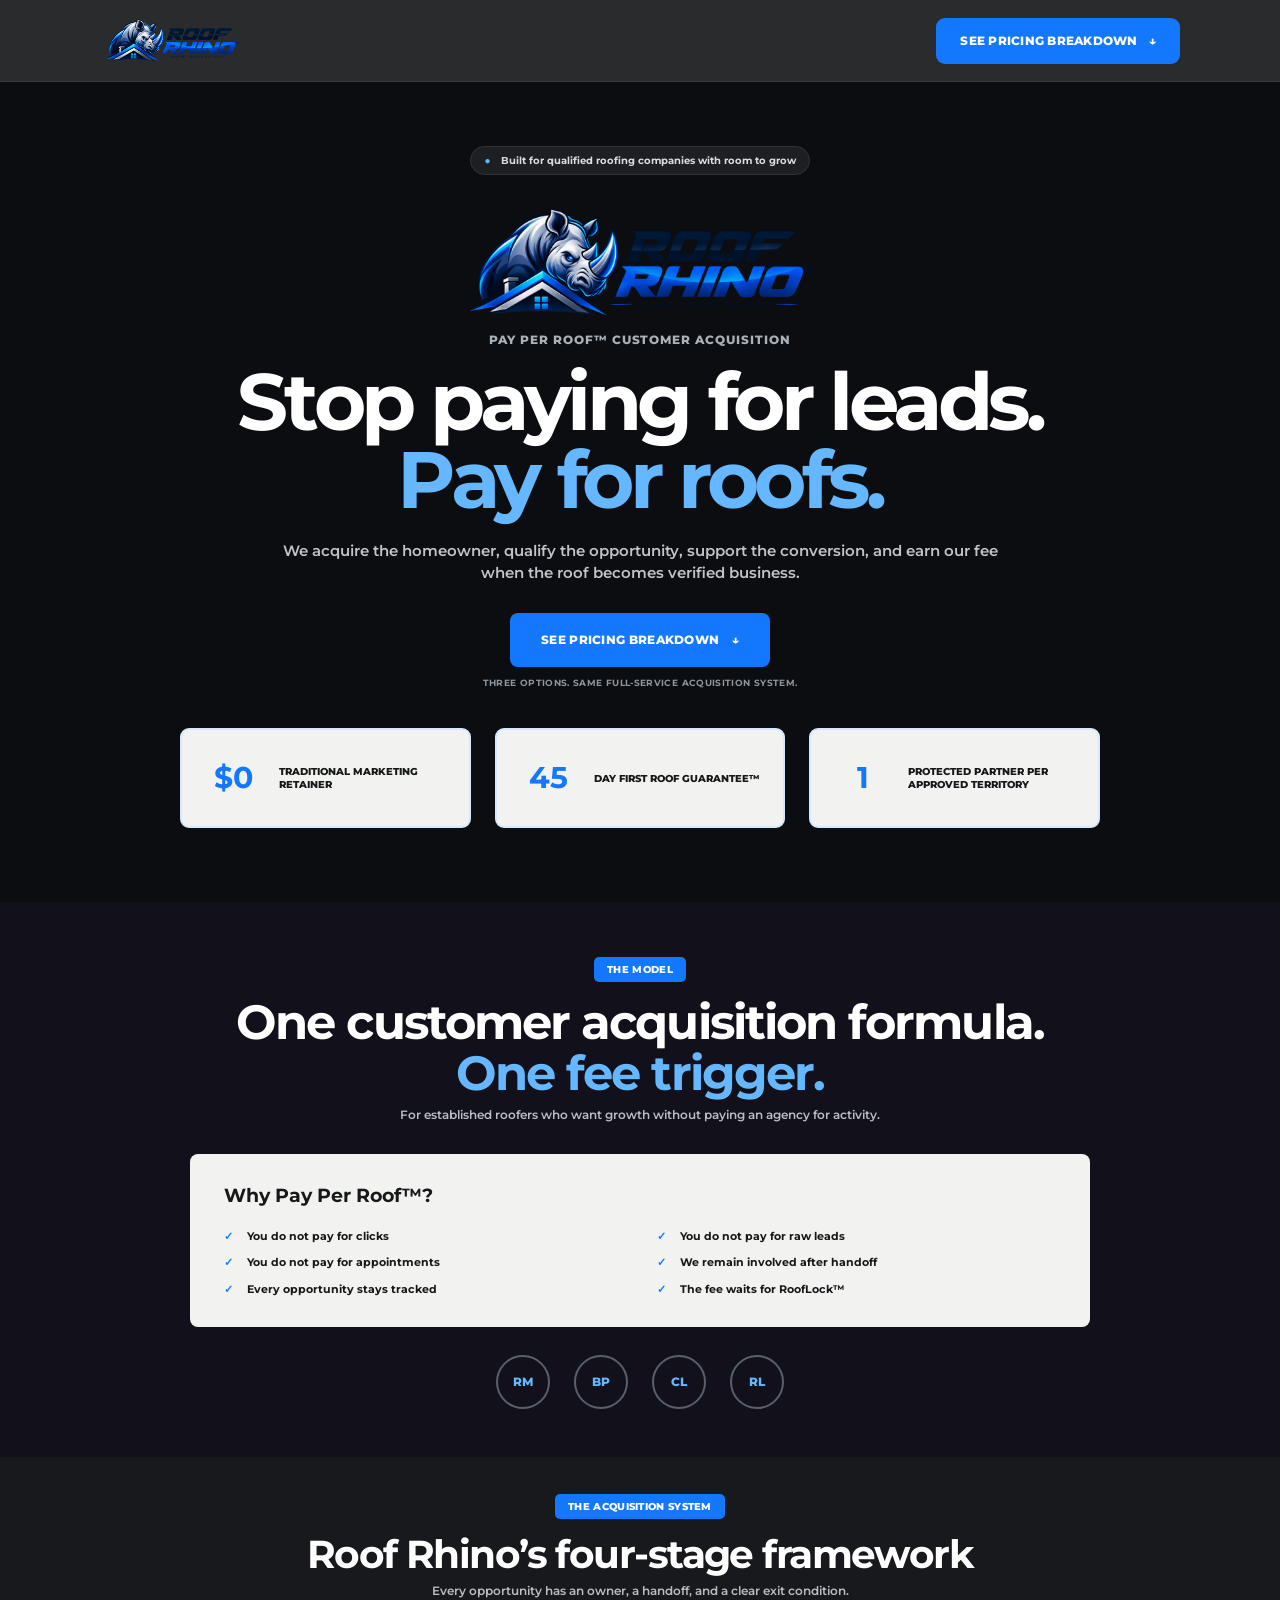
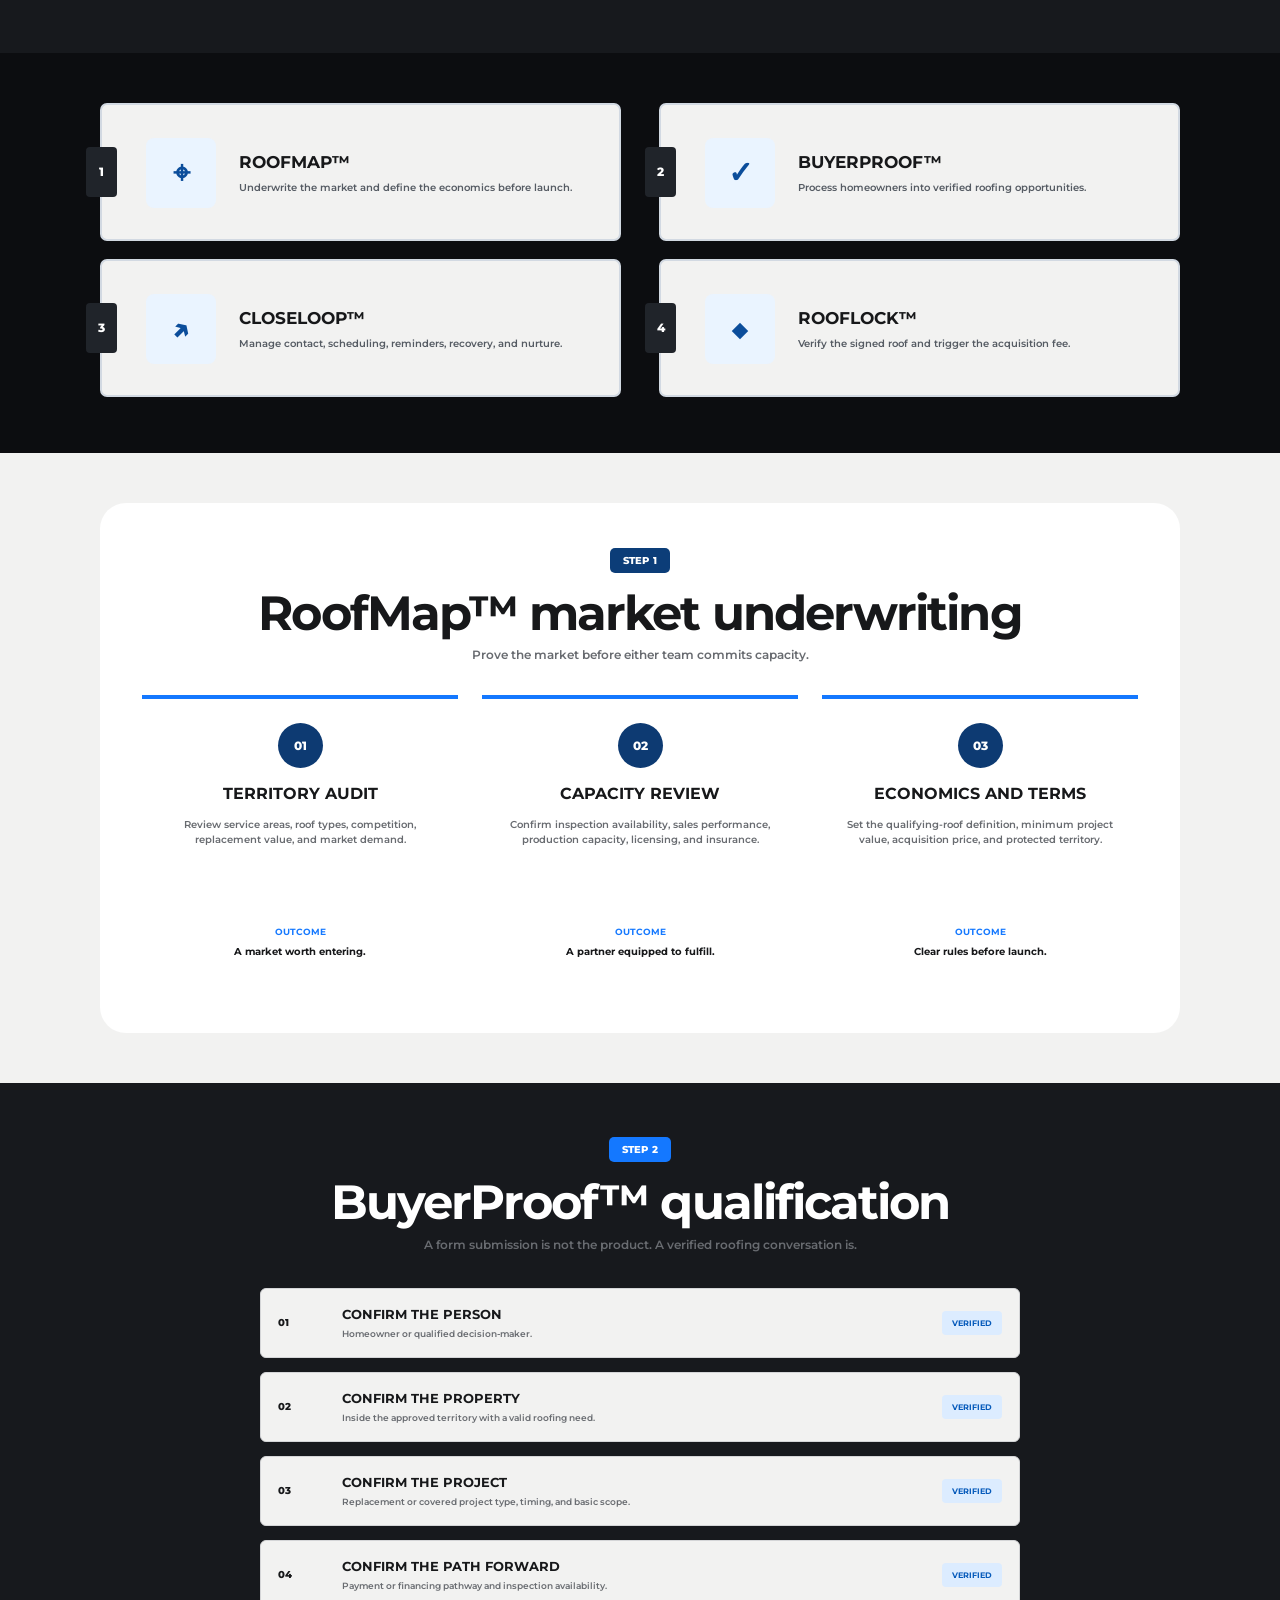
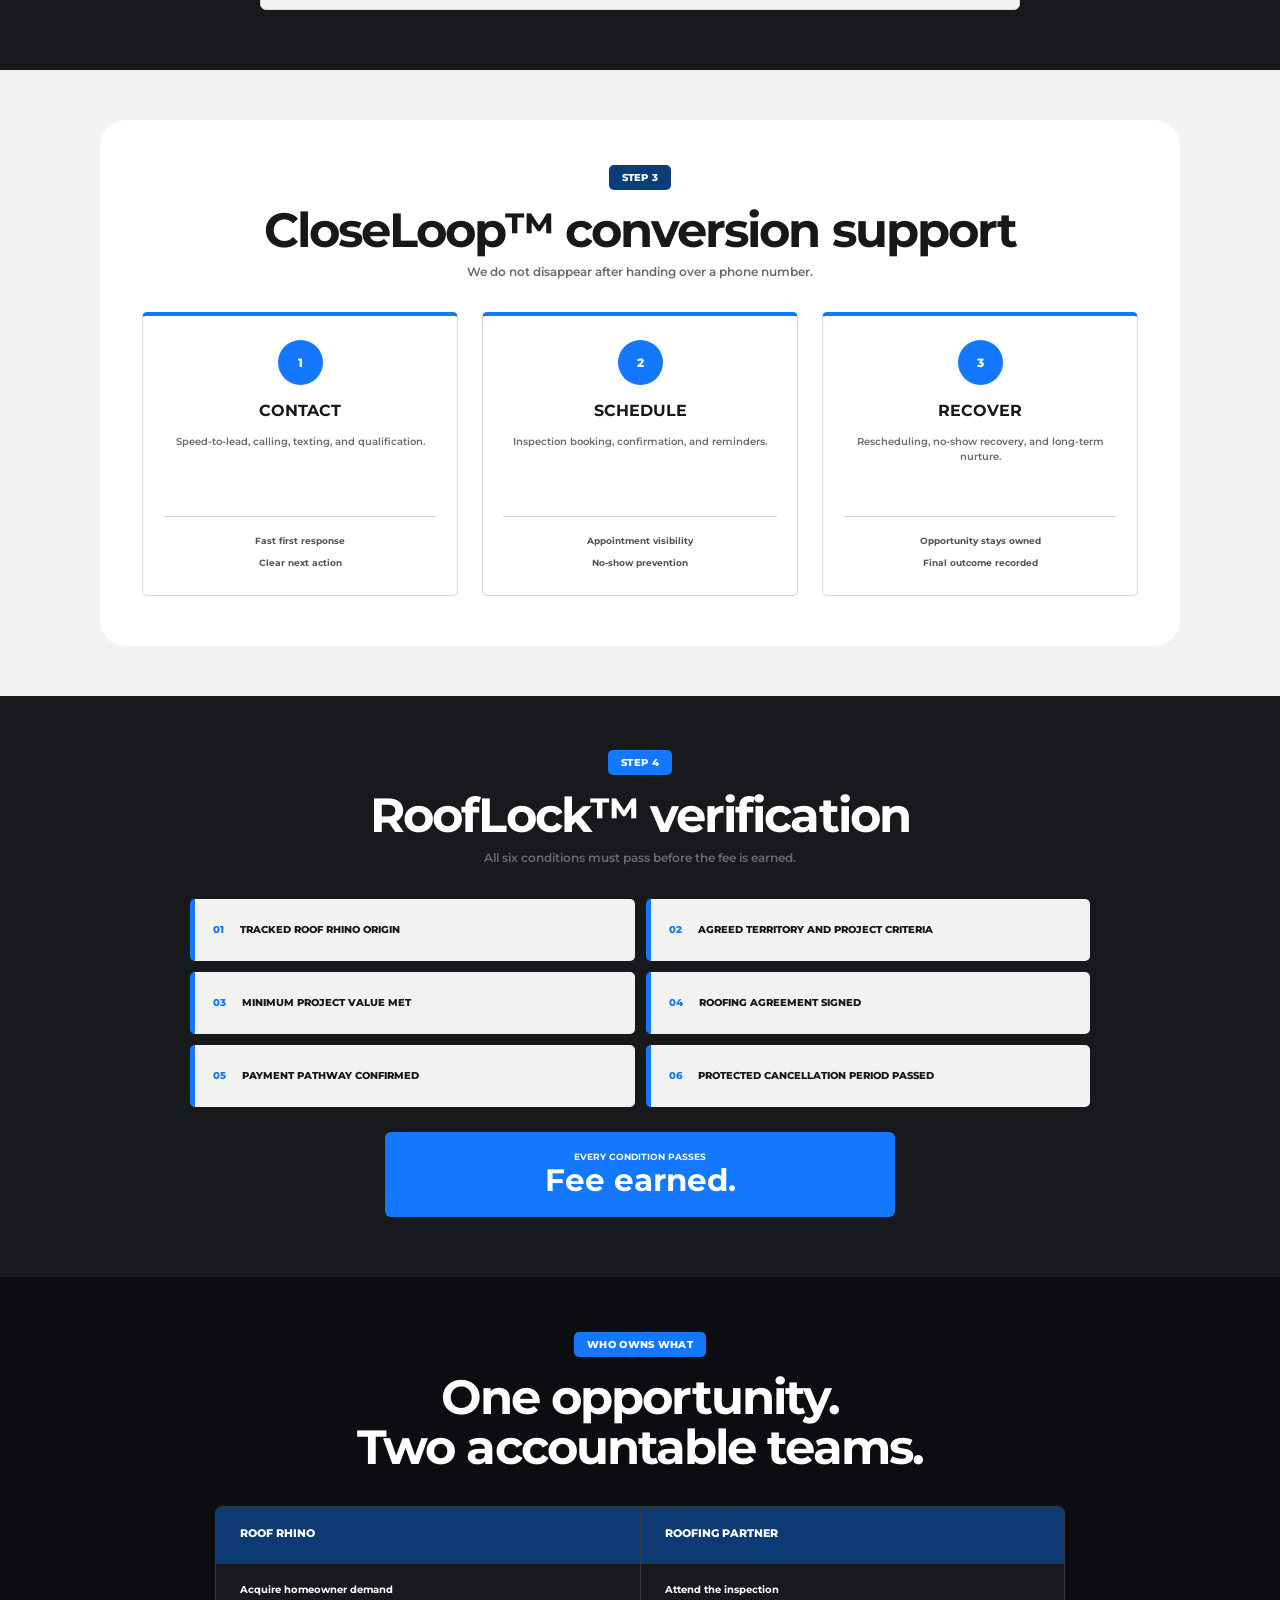
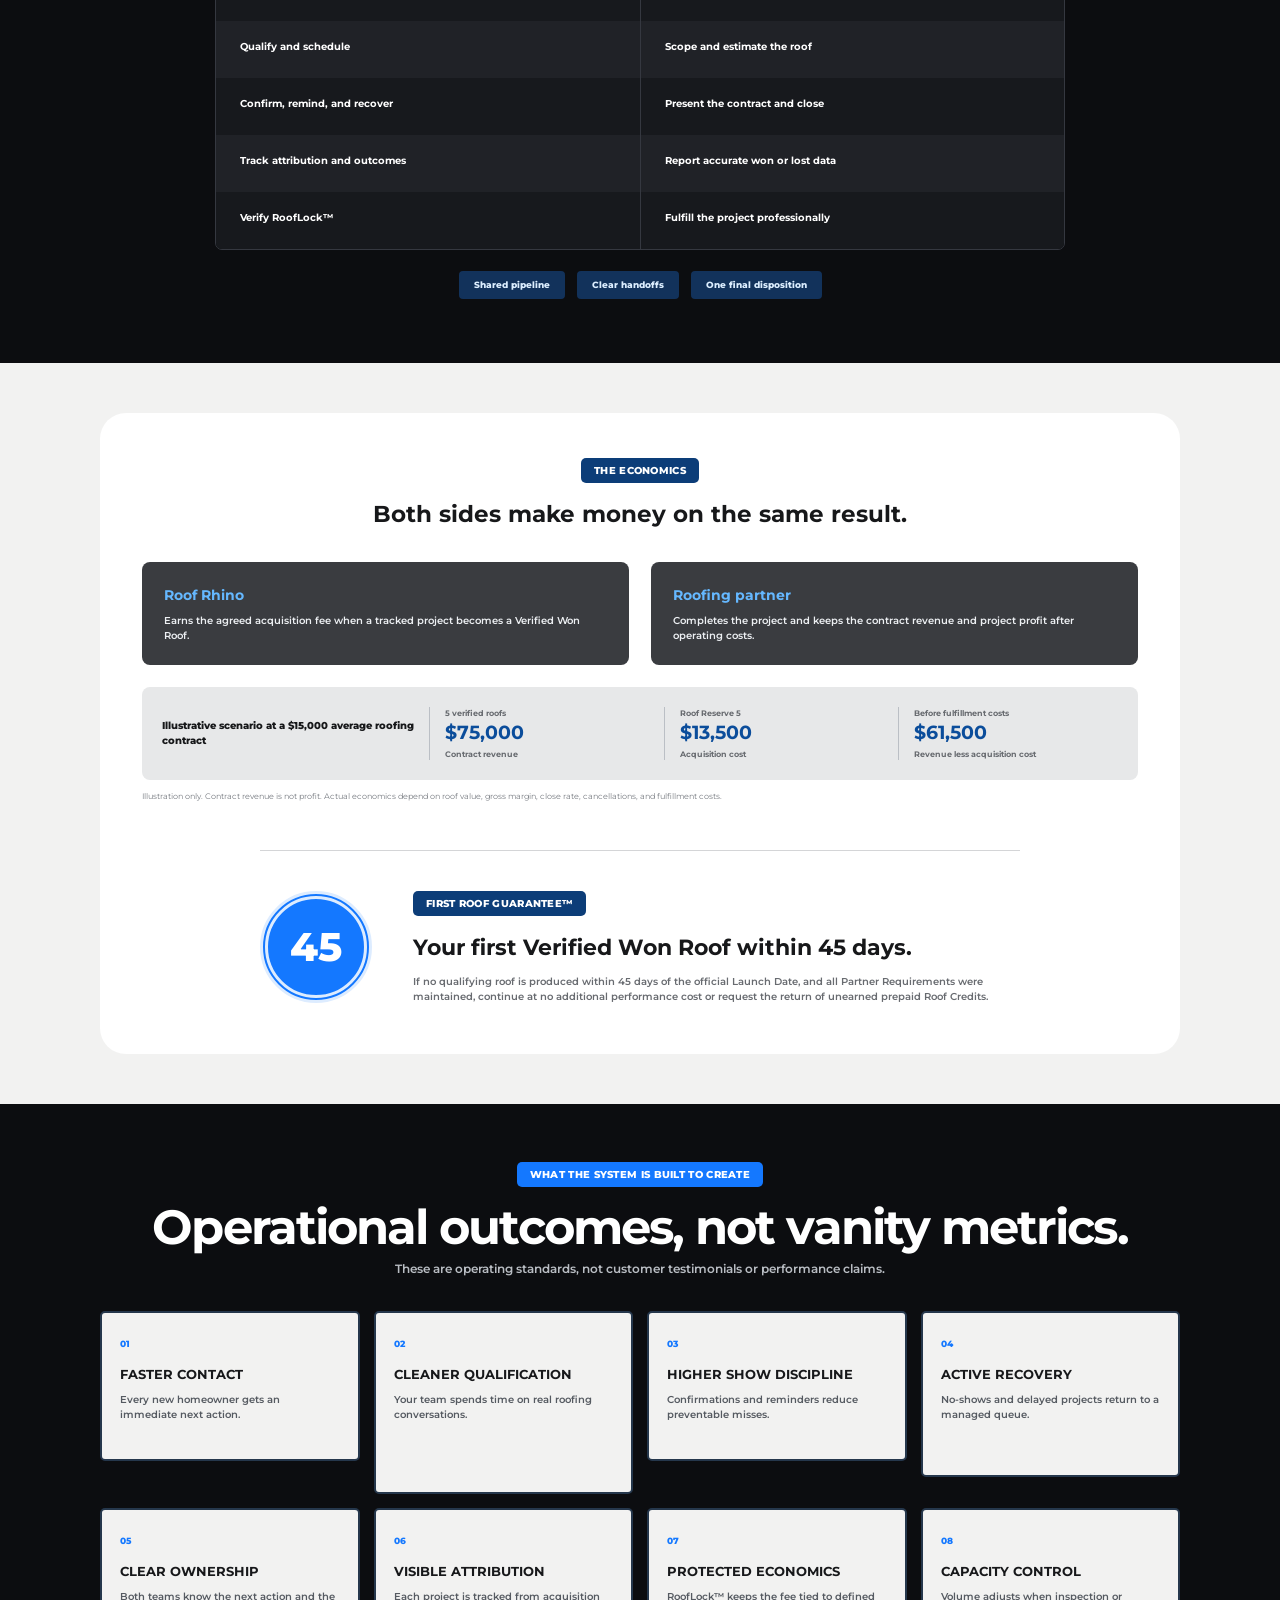
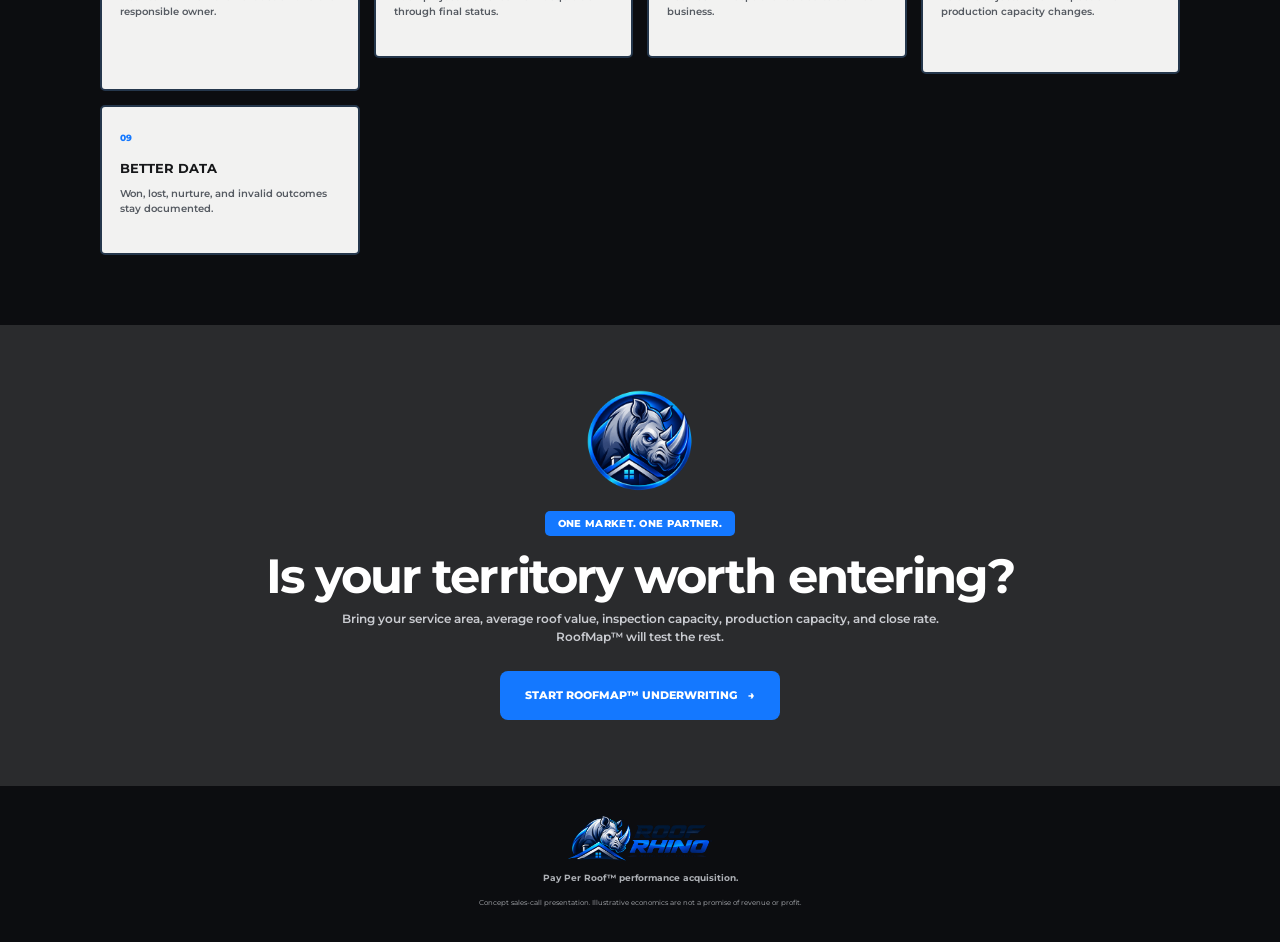
==== commit e71dcf76: "Add prominent pricing breakdown CTA" ====
--- a/sales/index.html
+++ b/sales/index.html
@@ -18,8 +18,8 @@
       <a href="#top" class="topbar__brand" aria-label="Roof Rhino sales page home">
         <img src="../assets/roof-rhino-wordmark.png" alt="Roof Rhino — Roofing Growth Partners">
       </a>
-      <button class="offer-button" type="button" data-toggle-offer aria-expanded="false" aria-controls="pricing-drawer">
-        View the Pay Per Roof™ offer <span aria-hidden="true">↓</span>
+      <button class="offer-button" type="button" data-toggle-pricing aria-expanded="false" aria-controls="pricing-drawer">
+        See pricing breakdown <span aria-hidden="true">↓</span>
       </button>
     </header>
 
@@ -99,6 +99,11 @@
           <p class="hero__kicker">Pay Per Roof™ customer acquisition</p>
           <h1>Stop paying for leads.<br><em>Pay for roofs.</em></h1>
           <p class="hero__sub">We acquire the homeowner, qualify the opportunity, support the conversion, and earn our fee when the roof becomes verified business.</p>
+
+          <button class="hero-pricing-button" type="button" data-toggle-pricing aria-expanded="false" aria-controls="pricing-drawer">
+            See pricing breakdown <span aria-hidden="true">↓</span>
+          </button>
+          <p class="hero-pricing-note">Three options. Same full-service acquisition system.</p>
 
           <div class="hero-stats">
             <div><strong>$0</strong><span>Traditional marketing retainer</span></div>
--- a/sales/styles.css
+++ b/sales/styles.css
@@ -70,7 +70,12 @@
 .hero h1 { margin-bottom: 20px; font-size: clamp(44px, 7.2vw, 80px); line-height: .98; letter-spacing: -.055em; }
 .hero h1 em { color: var(--blue-light); font-style: normal; }
 .hero__sub { max-width: 730px; margin: 0 auto; color: #c0c4ca; font-size: 15px; font-weight: 600; }
-.hero-stats { margin-top: 47px; display: grid; grid-template-columns: repeat(3, 1fr); gap: 24px; }
+.hero-pricing-button { min-height: 54px; margin-top: 28px; padding: 0 31px; color: var(--white); background: var(--blue); border: 0; border-radius: 8px; cursor: pointer; font-size: 12px; font-weight: 800; text-transform: uppercase; letter-spacing: .025em; transition: background .18s ease, transform .18s ease; }
+.hero-pricing-button:hover { background: #0568df; transform: translateY(-1px); }
+.hero-pricing-button span { margin-left: 9px; display: inline-block; transition: transform .25s ease; }
+.hero-pricing-button[aria-expanded="true"] span { transform: rotate(180deg); }
+.hero-pricing-note { margin: 9px 0 0; color: #8f969f; font-size: 9px; font-weight: 700; text-transform: uppercase; letter-spacing: .04em; }
+.hero-stats { margin-top: 39px; display: grid; grid-template-columns: repeat(3, 1fr); gap: 24px; }
 .hero-stats div { min-height: 100px; padding: 19px; display: grid; grid-template-columns: auto 1fr; gap: 13px; align-items: center; text-align: left; color: var(--ink); background: var(--paper); border: 2px solid #d5e8ff; border-radius: 9px; }
 .hero-stats strong { min-width: 65px; color: var(--blue); font-size: 30px; line-height: 1; text-align: center; }
 .hero-stats span { font-size: 10px; font-weight: 800; line-height: 1.35; text-transform: uppercase; }
@@ -216,6 +221,7 @@
   .hero__logo { height: 102px; }
   .hero h1 { font-size: 45px; }
   .hero__sub { font-size: 12px; }
+  .hero-pricing-button { width: 100%; min-height: 52px; margin-top: 23px; }
   .hero-stats div { min-height: 82px; }
   .formula { padding: 45px 0 42px; }
   .formula h2, .framework-banner h2, .step h2, .ownership-panel h2, .outcomes h2, .final-cta h2 { font-size: 31px; }
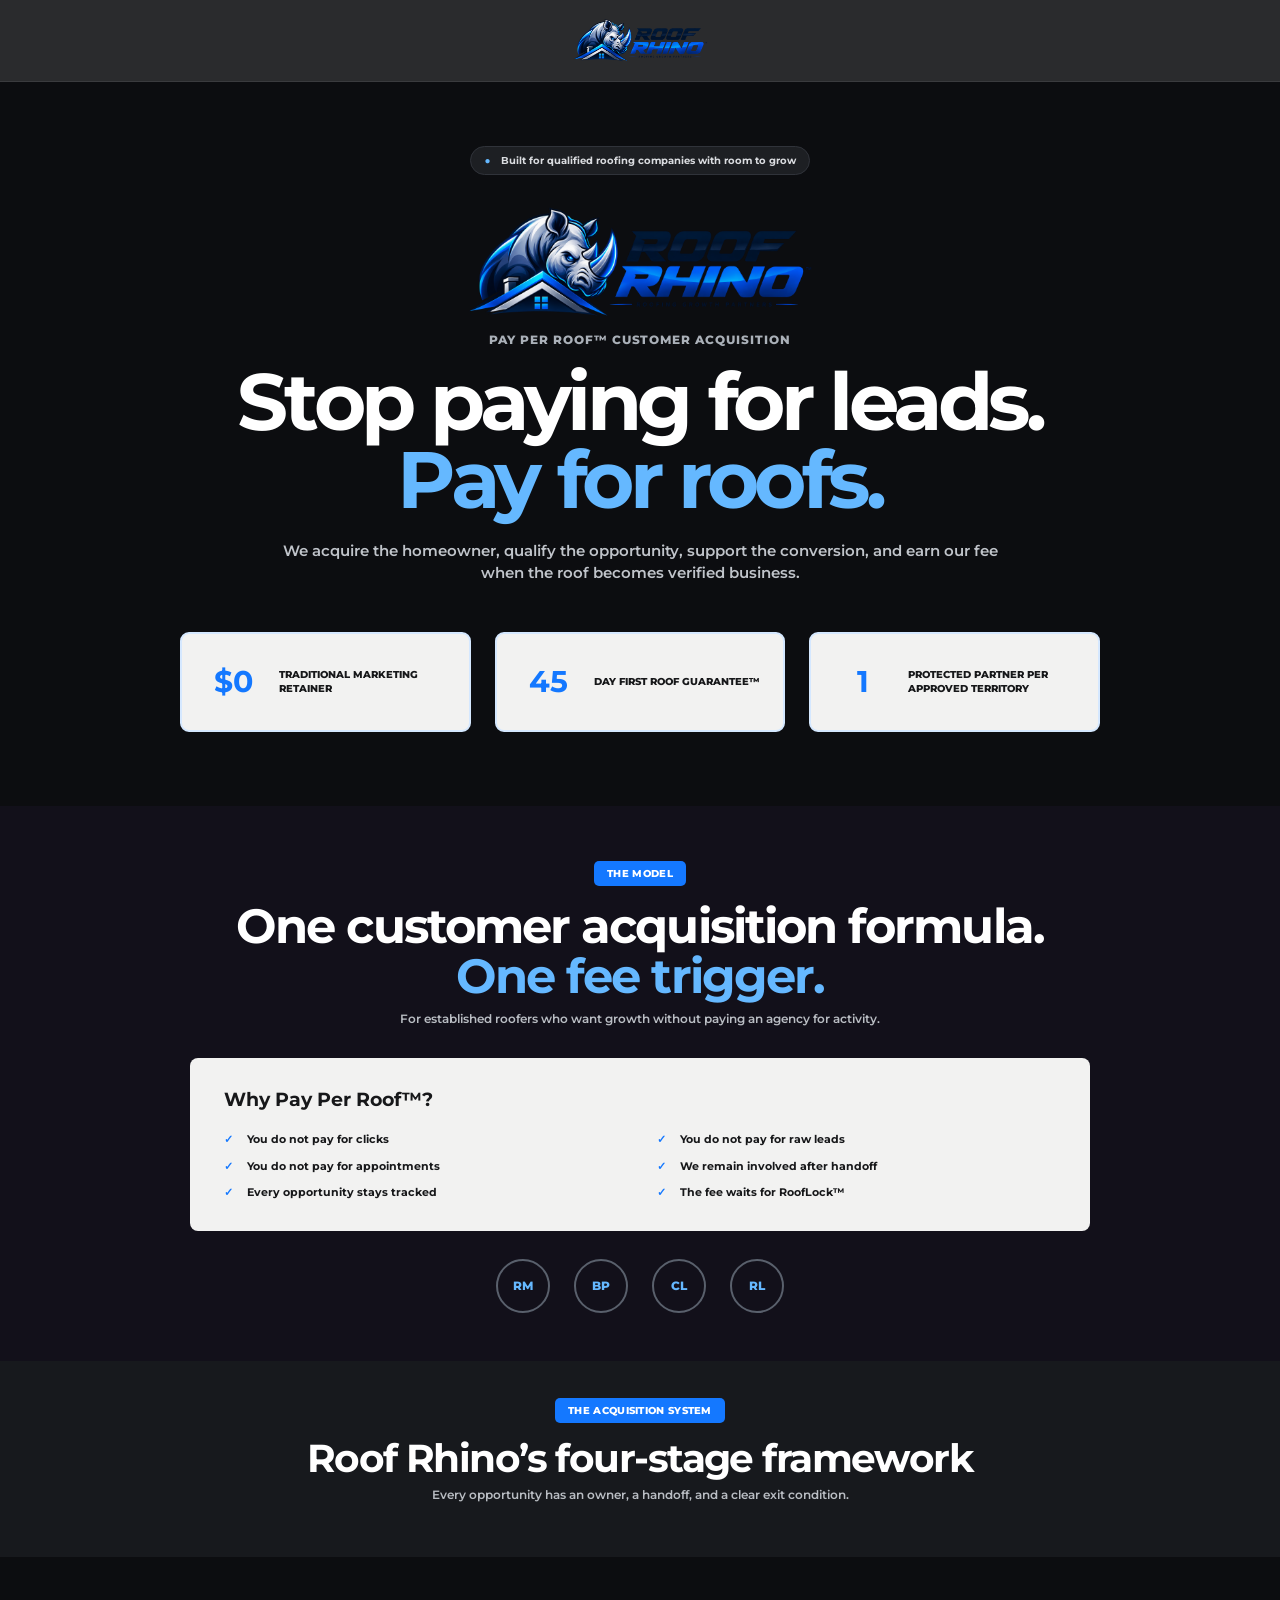
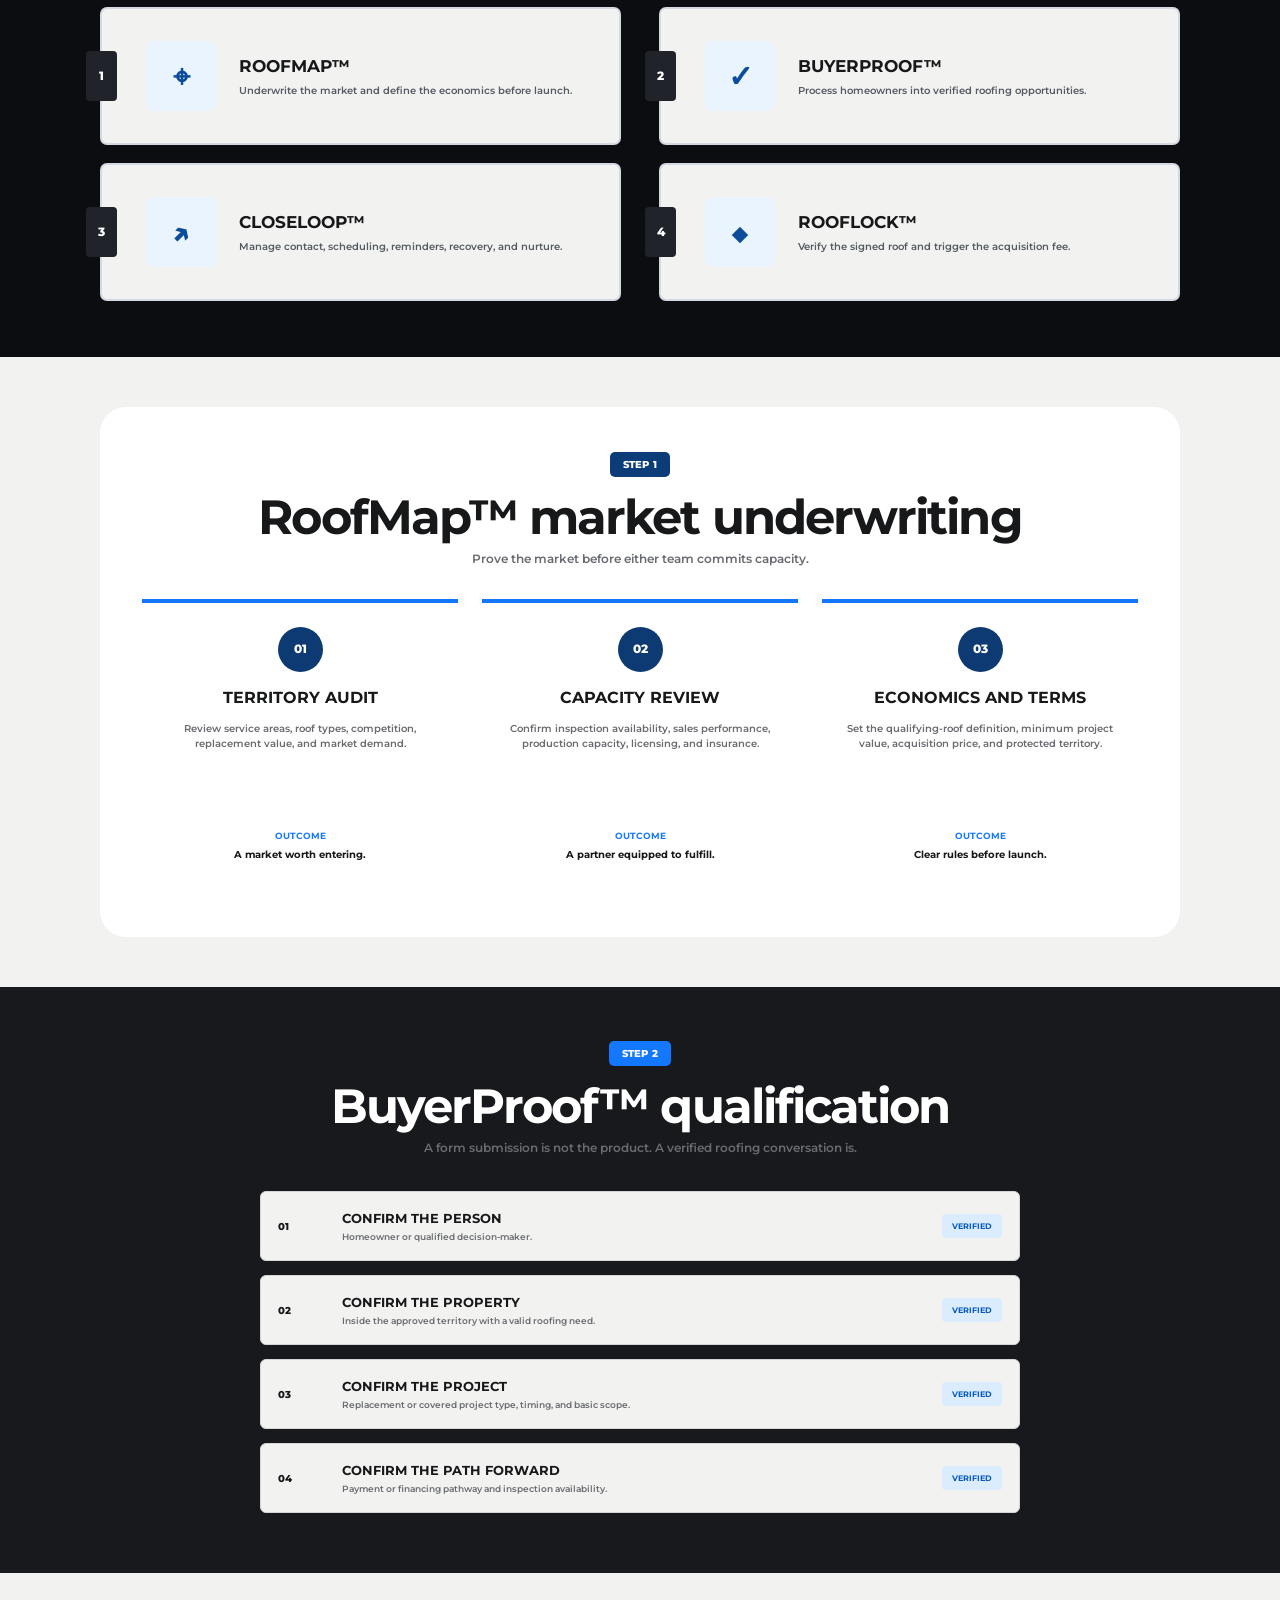
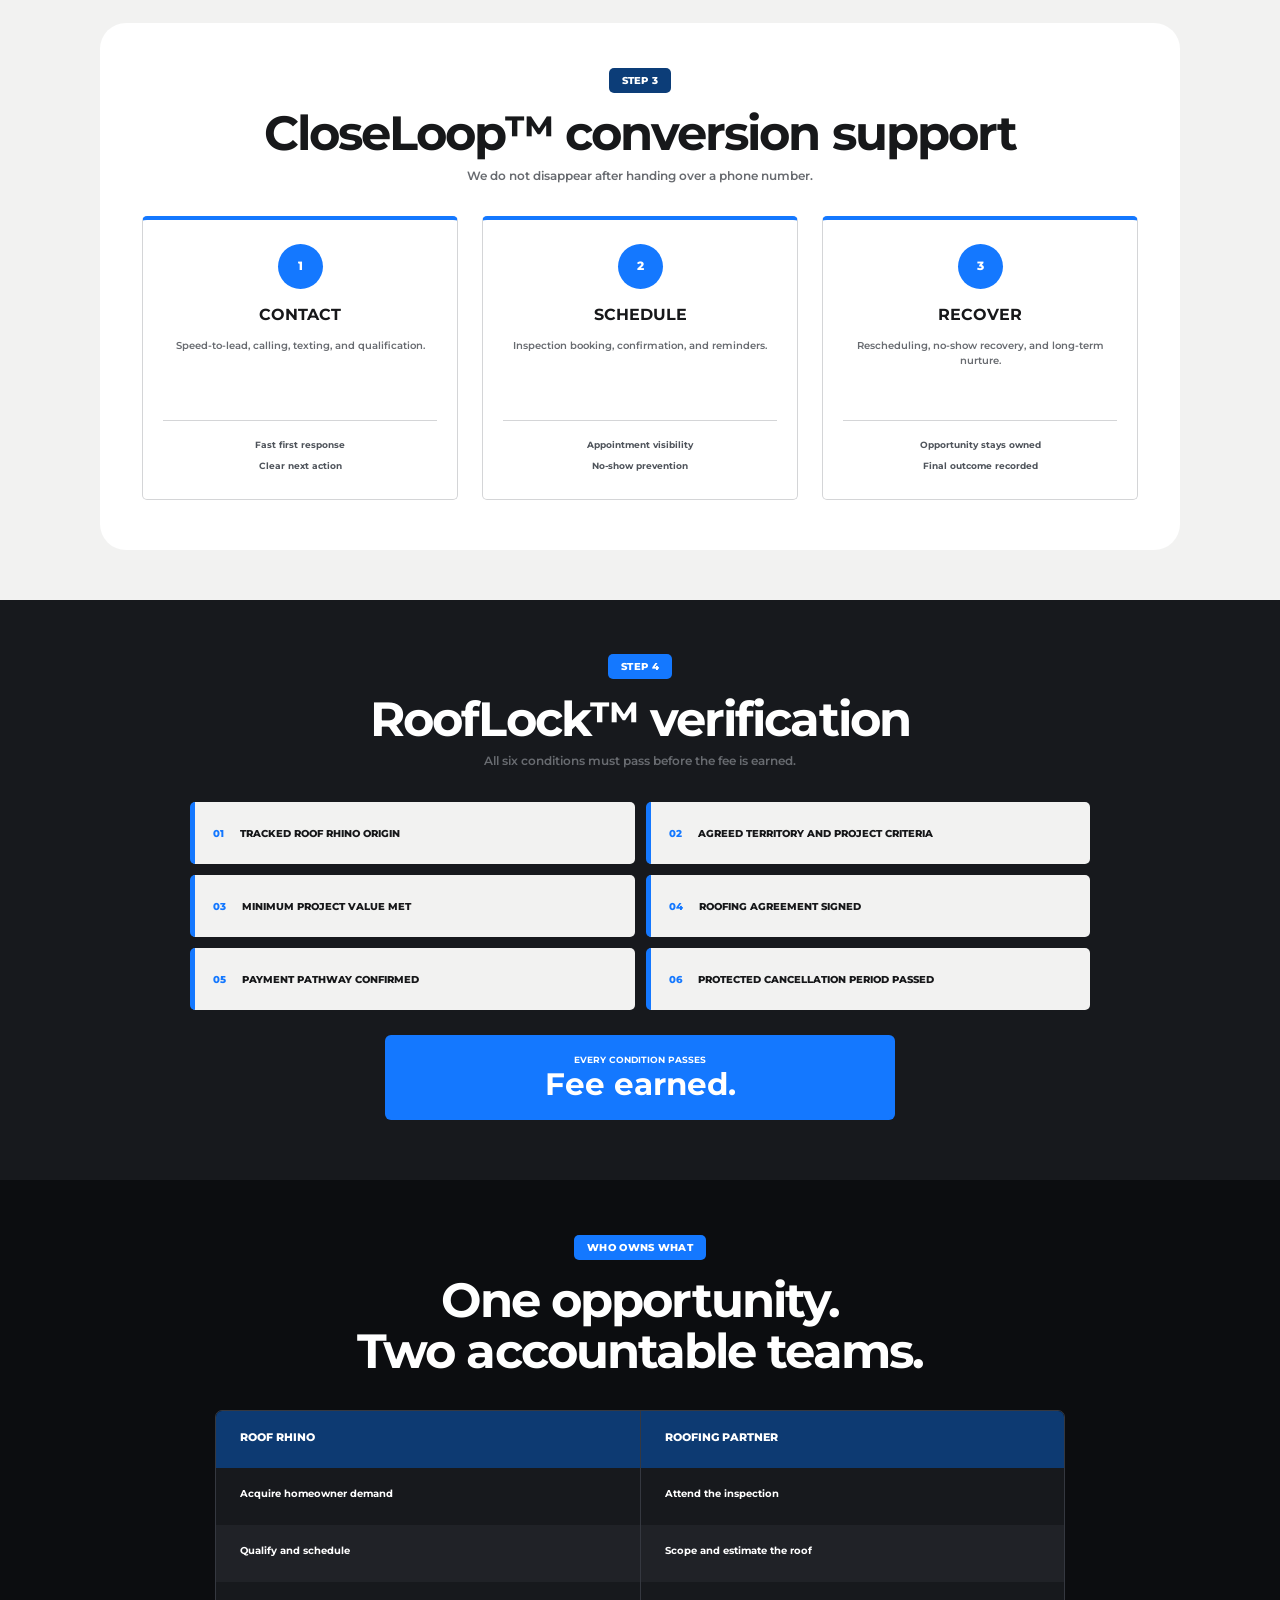
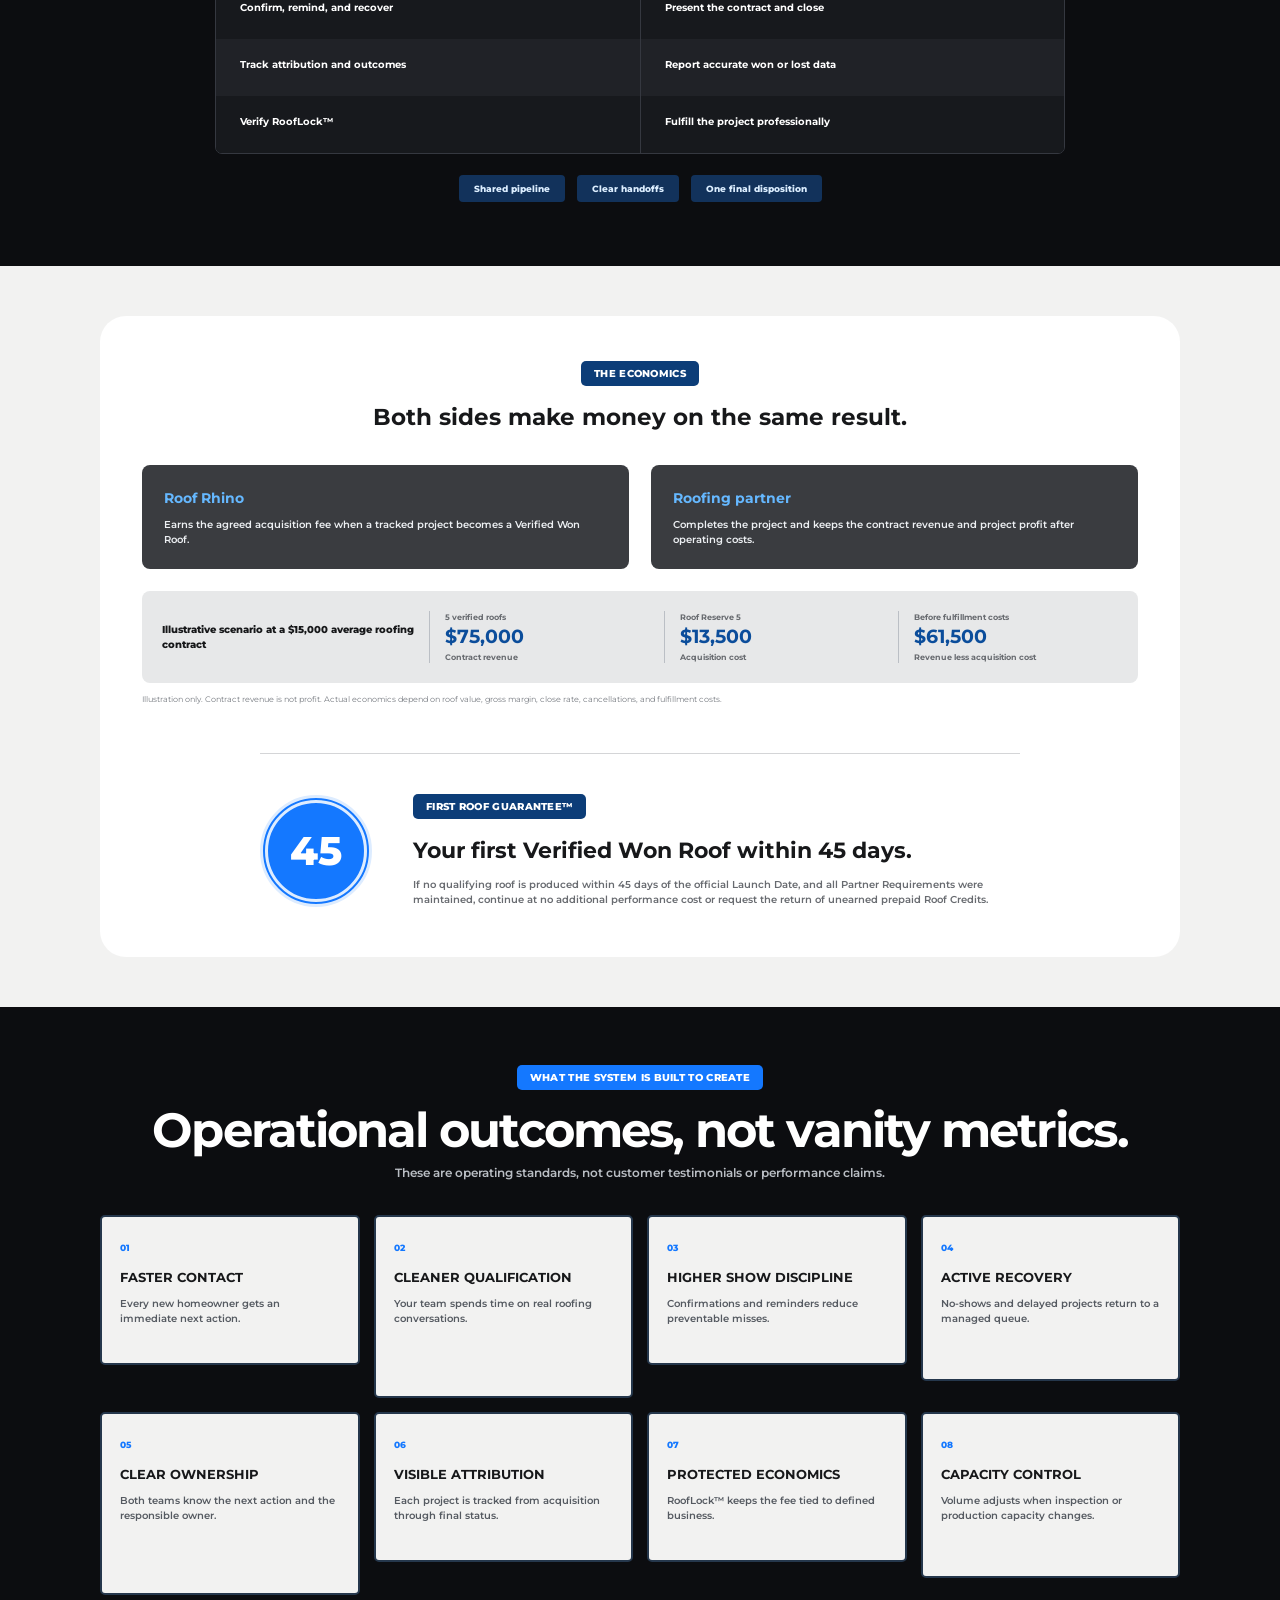
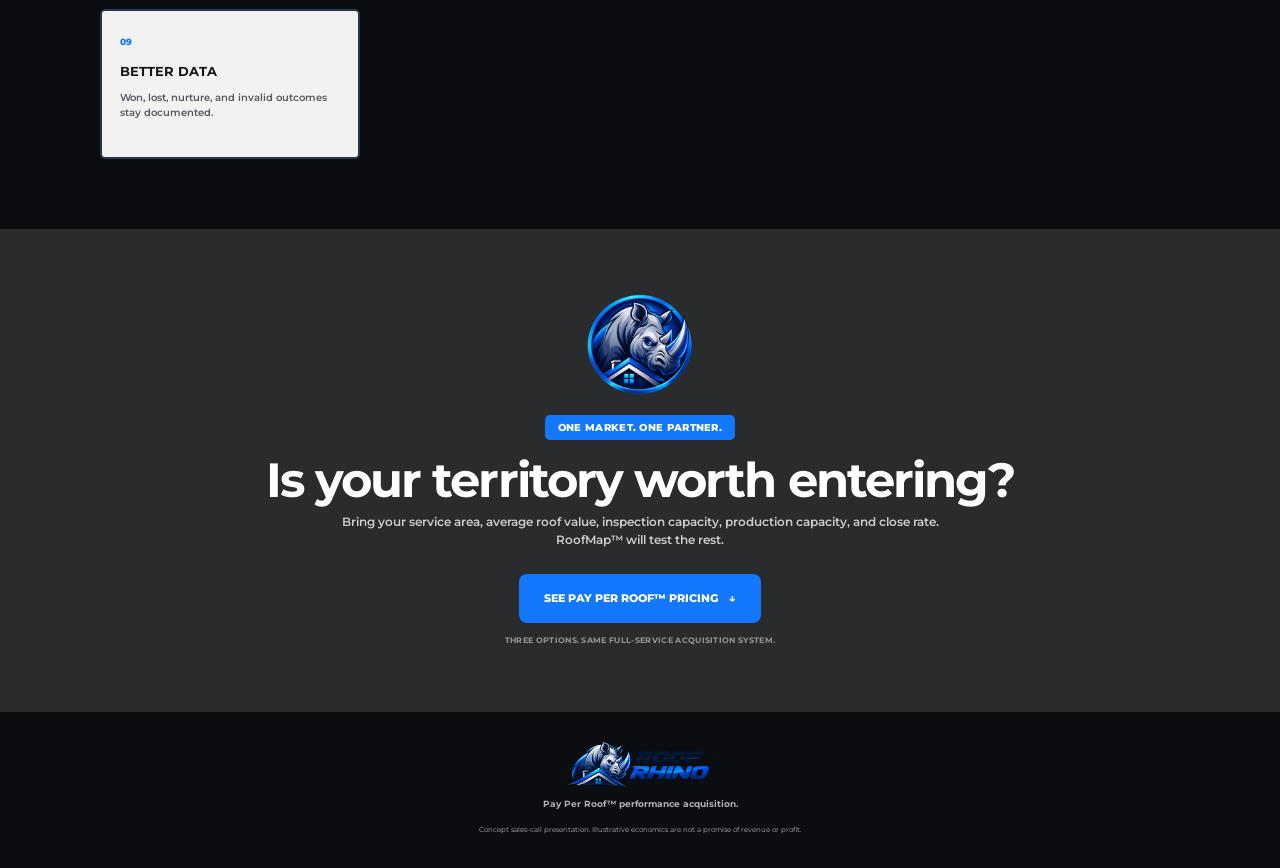
==== commit dbf67c86: "Move pricing reveal to page close" ====
--- a/sales/index.html
+++ b/sales/index.html
@@ -18,78 +18,7 @@
       <a href="#top" class="topbar__brand" aria-label="Roof Rhino sales page home">
         <img src="../assets/roof-rhino-wordmark.png" alt="Roof Rhino — Roofing Growth Partners">
       </a>
-      <button class="offer-button" type="button" data-toggle-pricing aria-expanded="false" aria-controls="pricing-drawer">
-        See pricing breakdown <span aria-hidden="true">↓</span>
-      </button>
     </header>
-
-    <section class="pricing-drawer" id="pricing-drawer" aria-hidden="true" inert>
-      <div class="pricing-drawer__inner">
-        <div class="pricing-heading">
-          <p class="pill">Pay Per Roof™ pricing</p>
-          <h2>Choose how you fund customer acquisition.</h2>
-          <p>Every option includes the same service. Only the funding method and per-roof rate change.</p>
-        </div>
-        <div class="pricing-grid">
-          <article class="price-card">
-            <div class="price-card__head">
-              <span>Option 01</span>
-              <h3>Flex</h3>
-              <p>Pay as each roof verifies.</p>
-            </div>
-            <ul>
-              <li>Full acquisition system</li>
-              <li>No prepaid Roof Credits</li>
-              <li>Fee earned at RoofLock™</li>
-              <li>Territory protection</li>
-            </ul>
-            <div class="price-card__foot">
-              <strong>$3,000</strong>
-              <span>per Verified Won Roof</span>
-              <button type="button" data-open-underwriting>Check territory <b aria-hidden="true">→</b></button>
-            </div>
-          </article>
-
-          <article class="price-card price-card--featured">
-            <div class="price-card__head">
-              <span>Option 02 · Most popular</span>
-              <h3>Roof Reserve 5</h3>
-              <p>Prepay five Roof Credits.</p>
-            </div>
-            <ul>
-              <li>Full acquisition system</li>
-              <li>5 Roof Credits included</li>
-              <li>Credits used at RoofLock™</li>
-              <li>Territory protection</li>
-            </ul>
-            <div class="price-card__foot">
-              <strong>$13,500</strong>
-              <span>$2,700 per Verified Won Roof</span>
-              <button type="button" data-open-underwriting>Check territory <b aria-hidden="true">→</b></button>
-            </div>
-          </article>
-
-          <article class="price-card">
-            <div class="price-card__head">
-              <span>Option 03 · Best rate</span>
-              <h3>Roof Reserve 10</h3>
-              <p>Prepay ten Roof Credits.</p>
-            </div>
-            <ul>
-              <li>Full acquisition system</li>
-              <li>10 Roof Credits included</li>
-              <li>Credits used at RoofLock™</li>
-              <li>Territory protection</li>
-            </ul>
-            <div class="price-card__foot">
-              <strong>$24,000</strong>
-              <span>$2,400 per Verified Won Roof</span>
-              <button type="button" data-open-underwriting>Check territory <b aria-hidden="true">→</b></button>
-            </div>
-          </article>
-        </div>
-      </div>
-    </section>
 
     <main id="top">
       <section class="hero dark-panel">
@@ -99,11 +28,6 @@
           <p class="hero__kicker">Pay Per Roof™ customer acquisition</p>
           <h1>Stop paying for leads.<br><em>Pay for roofs.</em></h1>
           <p class="hero__sub">We acquire the homeowner, qualify the opportunity, support the conversion, and earn our fee when the roof becomes verified business.</p>
-
-          <button class="hero-pricing-button" type="button" data-toggle-pricing aria-expanded="false" aria-controls="pricing-drawer">
-            See pricing breakdown <span aria-hidden="true">↓</span>
-          </button>
-          <p class="hero-pricing-note">Three options. Same full-service acquisition system.</p>
 
           <div class="hero-stats">
             <div><strong>$0</strong><span>Traditional marketing retainer</span></div>
@@ -332,7 +256,78 @@
           <p class="section-tag">One market. One partner.</p>
           <h2>Is your territory worth entering?</h2>
           <p>Bring your service area, average roof value, inspection capacity, production capacity, and close rate. RoofMap™ will test the rest.</p>
-          <button class="primary-cta" type="button" data-open-underwriting>Start RoofMap™ underwriting <span aria-hidden="true">→</span></button>
+          <button class="primary-cta pricing-trigger" type="button" data-toggle-pricing aria-expanded="false" aria-controls="pricing-drawer">
+            See Pay Per Roof™ pricing <span aria-hidden="true">↓</span>
+          </button>
+          <small>Three options. Same full-service acquisition system.</small>
+        </div>
+      </section>
+
+      <section class="pricing-drawer" id="pricing-drawer" aria-hidden="true" inert>
+        <div class="pricing-drawer__inner">
+          <div class="pricing-heading">
+            <p class="pill">Pay Per Roof™ pricing</p>
+            <h2>Choose how you fund customer acquisition.</h2>
+            <p>Every option includes the same service. Only the funding method and per-roof rate change.</p>
+          </div>
+          <div class="pricing-grid">
+            <article class="price-card">
+              <div class="price-card__head">
+                <span>Option 01</span>
+                <h3>Flex</h3>
+                <p>Pay as each roof verifies.</p>
+              </div>
+              <ul>
+                <li>Full acquisition system</li>
+                <li>No prepaid Roof Credits</li>
+                <li>Fee earned at RoofLock™</li>
+                <li>Territory protection</li>
+              </ul>
+              <div class="price-card__foot">
+                <strong>$3,000</strong>
+                <span>per Verified Won Roof</span>
+                <button type="button" data-open-underwriting>Check territory <b aria-hidden="true">→</b></button>
+              </div>
+            </article>
+
+            <article class="price-card price-card--featured">
+              <div class="price-card__head">
+                <span>Option 02 · Most popular</span>
+                <h3>Roof Reserve 5</h3>
+                <p>Prepay five Roof Credits.</p>
+              </div>
+              <ul>
+                <li>Full acquisition system</li>
+                <li>5 Roof Credits included</li>
+                <li>Credits used at RoofLock™</li>
+                <li>Territory protection</li>
+              </ul>
+              <div class="price-card__foot">
+                <strong>$13,500</strong>
+                <span>$2,700 per Verified Won Roof</span>
+                <button type="button" data-open-underwriting>Check territory <b aria-hidden="true">→</b></button>
+              </div>
+            </article>
+
+            <article class="price-card">
+              <div class="price-card__head">
+                <span>Option 03 · Best rate</span>
+                <h3>Roof Reserve 10</h3>
+                <p>Prepay ten Roof Credits.</p>
+              </div>
+              <ul>
+                <li>Full acquisition system</li>
+                <li>10 Roof Credits included</li>
+                <li>Credits used at RoofLock™</li>
+                <li>Territory protection</li>
+              </ul>
+              <div class="price-card__foot">
+                <strong>$24,000</strong>
+                <span>$2,400 per Verified Won Roof</span>
+                <button type="button" data-open-underwriting>Check territory <b aria-hidden="true">→</b></button>
+              </div>
+            </article>
+          </div>
         </div>
       </section>
     </main>
--- a/sales/styles.css
+++ b/sales/styles.css
@@ -29,12 +29,8 @@
 .narrow { max-width: 900px; }
 .dark-panel { color: var(--white); background: var(--black); }
 
-.topbar { min-height: 82px; padding: 12px max(24px, calc((100vw - 1080px) / 2)); display: flex; align-items: center; justify-content: space-between; gap: 24px; color: var(--white); background: #2a2b2d; border-bottom: 1px solid #3a3b3e; }
-.topbar__brand img { width: 184px; height: 48px; object-fit: contain; object-position: left center; }
-.offer-button { min-height: 46px; padding: 0 24px; color: var(--white); background: var(--blue); border: 0; border-radius: 9px; cursor: pointer; font-size: 12px; font-weight: 800; text-transform: uppercase; letter-spacing: .02em; transition: background .18s ease, transform .18s ease; }
-.offer-button:hover { background: #0568df; transform: translateY(-1px); }
-.offer-button span { margin-left: 8px; display: inline-block; transition: transform .25s ease; }
-.offer-button[aria-expanded="true"] span { transform: rotate(180deg); }
+.topbar { min-height: 82px; padding: 12px 24px; display: flex; align-items: center; justify-content: center; color: var(--white); background: #2a2b2d; border-bottom: 1px solid #3a3b3e; }
+.topbar__brand img { width: 184px; height: 48px; object-fit: contain; }
 
 .pricing-drawer { display: grid; grid-template-rows: 0fr; visibility: hidden; color: var(--white); background: #18191b; transition: grid-template-rows .55s cubic-bezier(.2,.8,.2,1), visibility 0s .55s; }
 .pricing-drawer.is-open { grid-template-rows: 1fr; visibility: visible; transition: grid-template-rows .55s cubic-bezier(.2,.8,.2,1); }
@@ -70,12 +66,7 @@
 .hero h1 { margin-bottom: 20px; font-size: clamp(44px, 7.2vw, 80px); line-height: .98; letter-spacing: -.055em; }
 .hero h1 em { color: var(--blue-light); font-style: normal; }
 .hero__sub { max-width: 730px; margin: 0 auto; color: #c0c4ca; font-size: 15px; font-weight: 600; }
-.hero-pricing-button { min-height: 54px; margin-top: 28px; padding: 0 31px; color: var(--white); background: var(--blue); border: 0; border-radius: 8px; cursor: pointer; font-size: 12px; font-weight: 800; text-transform: uppercase; letter-spacing: .025em; transition: background .18s ease, transform .18s ease; }
-.hero-pricing-button:hover { background: #0568df; transform: translateY(-1px); }
-.hero-pricing-button span { margin-left: 9px; display: inline-block; transition: transform .25s ease; }
-.hero-pricing-button[aria-expanded="true"] span { transform: rotate(180deg); }
-.hero-pricing-note { margin: 9px 0 0; color: #8f969f; font-size: 9px; font-weight: 700; text-transform: uppercase; letter-spacing: .04em; }
-.hero-stats { margin-top: 39px; display: grid; grid-template-columns: repeat(3, 1fr); gap: 24px; }
+.hero-stats { margin-top: 47px; display: grid; grid-template-columns: repeat(3, 1fr); gap: 24px; }
 .hero-stats div { min-height: 100px; padding: 19px; display: grid; grid-template-columns: auto 1fr; gap: 13px; align-items: center; text-align: left; color: var(--ink); background: var(--paper); border: 2px solid #d5e8ff; border-radius: 9px; }
 .hero-stats strong { min-width: 65px; color: var(--blue); font-size: 30px; line-height: 1; text-align: center; }
 .hero-stats span { font-size: 10px; font-weight: 800; line-height: 1.35; text-transform: uppercase; }
@@ -181,6 +172,9 @@
 .primary-cta { min-height: 49px; padding: 0 25px; color: var(--white); background: var(--blue); border: 0; border-radius: 8px; cursor: pointer; font-size: 11px; font-weight: 800; text-transform: uppercase; }
 .primary-cta:hover { background: #0568df; }
 .primary-cta span { margin-left: 8px; }
+.pricing-trigger span { display: inline-block; transition: transform .25s ease; }
+.pricing-trigger[aria-expanded="true"] span { transform: rotate(180deg); }
+.final-cta small { margin-top: 11px; display: block; color: #92979f; font-size: 8px; font-weight: 700; text-transform: uppercase; letter-spacing: .04em; }
 
 footer { padding: 27px 24px 30px; color: #aeb1b6; background: var(--black); text-align: center; }
 footer img { width: 165px; height: 52px; margin: 0 auto 6px; object-fit: contain; }
@@ -212,16 +206,14 @@
 
 @media (max-width: 560px) {
   :root { --shell: min(100% - 28px, 1080px); }
-  .topbar { min-height: 72px; padding: 9px 14px; gap: 10px; }
+  .topbar { min-height: 72px; padding: 9px 14px; }
   .topbar__brand img { width: 130px; height: 43px; }
-  .offer-button { min-height: 43px; padding: 0 13px; font-size: 9px; }
   .pricing-heading { padding-top: 43px; }
   .pricing-drawer__inner { width: min(100% - 28px, 1080px); }
   .hero { padding: 44px 0 53px; }
   .hero__logo { height: 102px; }
   .hero h1 { font-size: 45px; }
   .hero__sub { font-size: 12px; }
-  .hero-pricing-button { width: 100%; min-height: 52px; margin-top: 23px; }
   .hero-stats div { min-height: 82px; }
   .formula { padding: 45px 0 42px; }
   .formula h2, .framework-banner h2, .step h2, .ownership-panel h2, .outcomes h2, .final-cta h2 { font-size: 31px; }
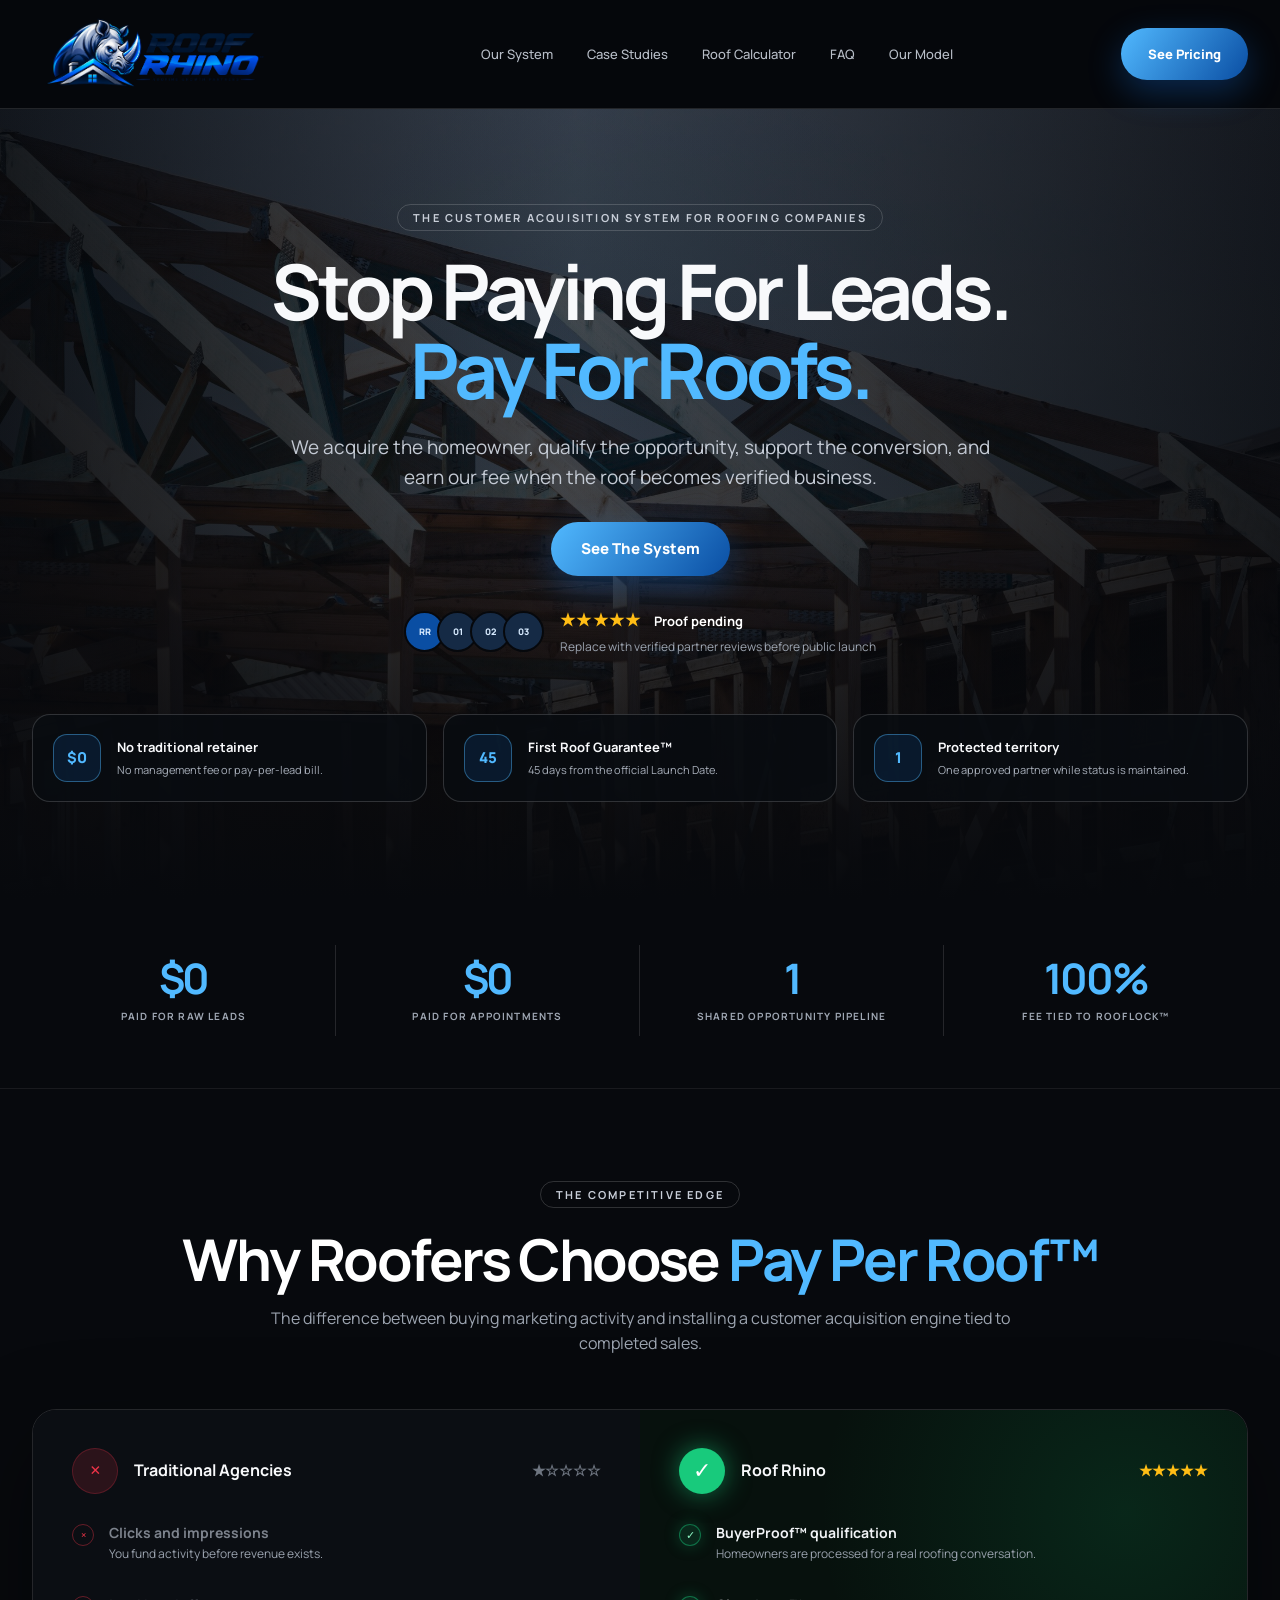
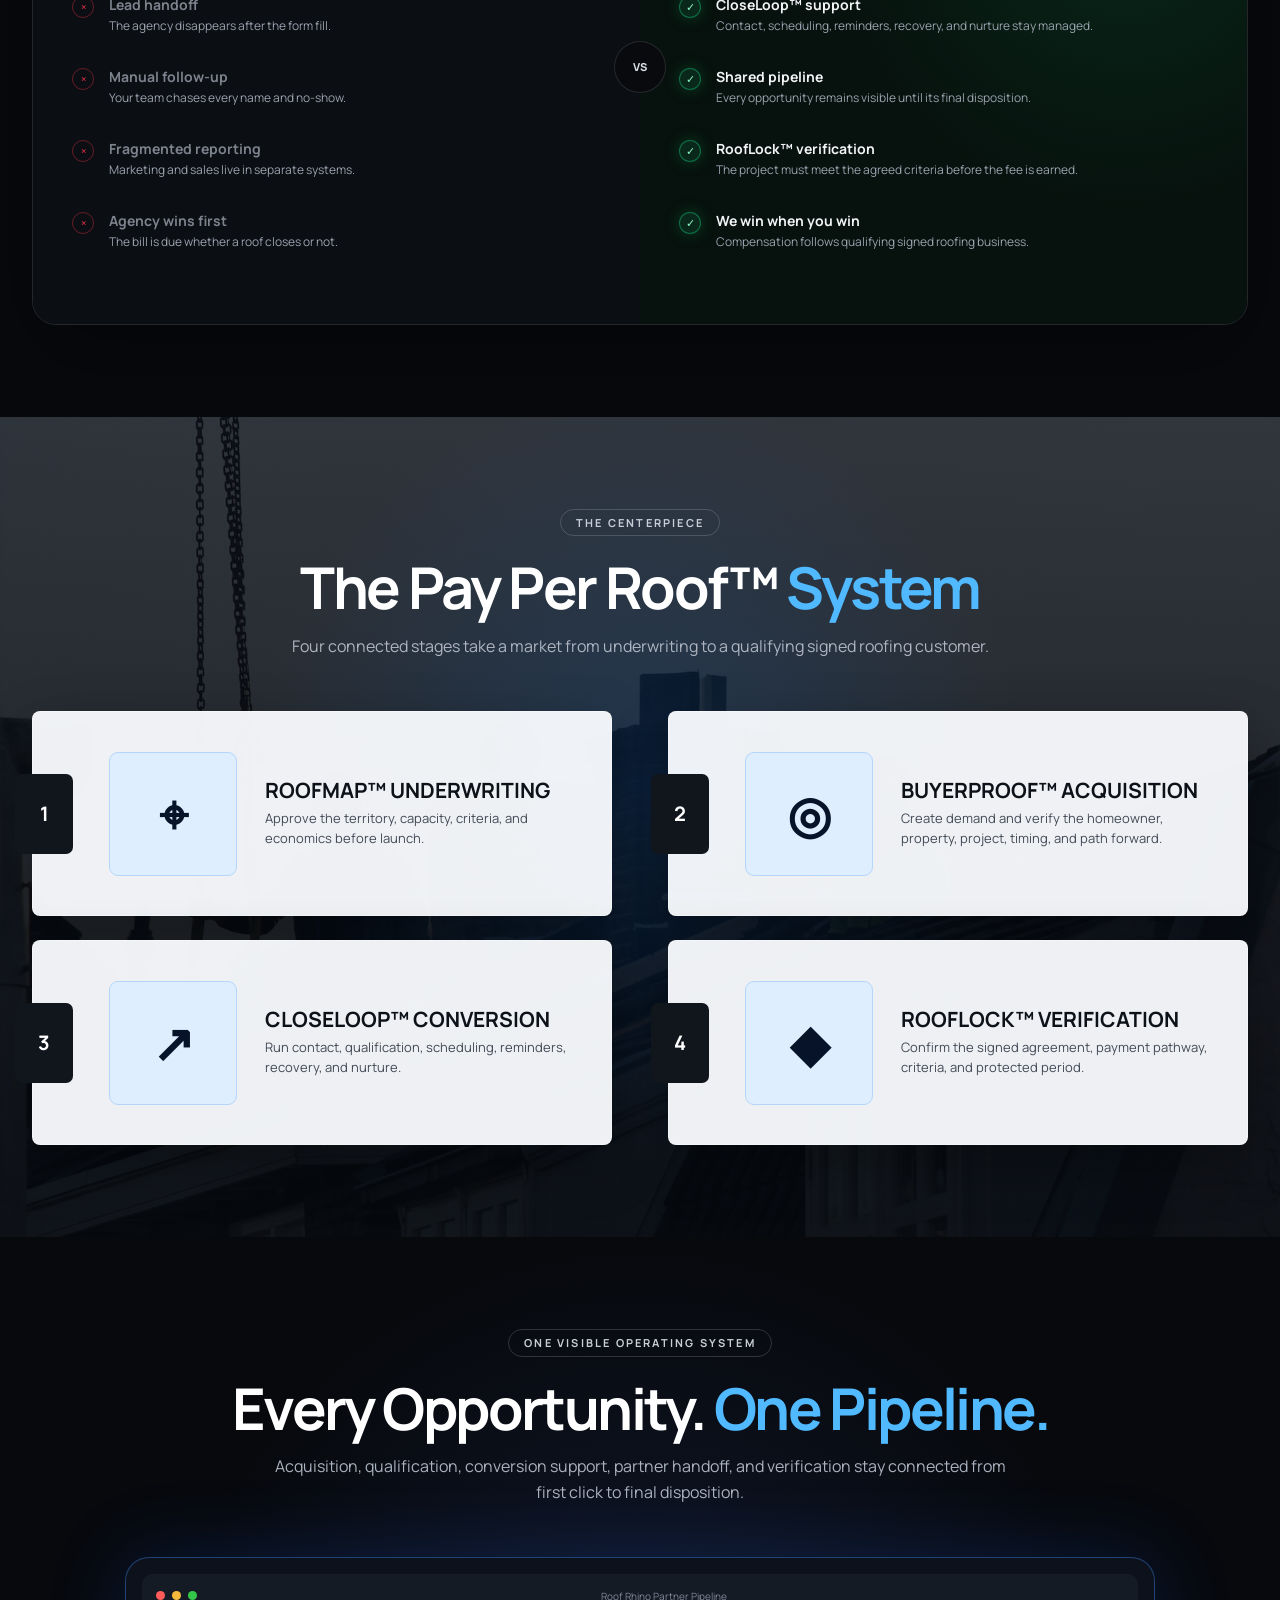
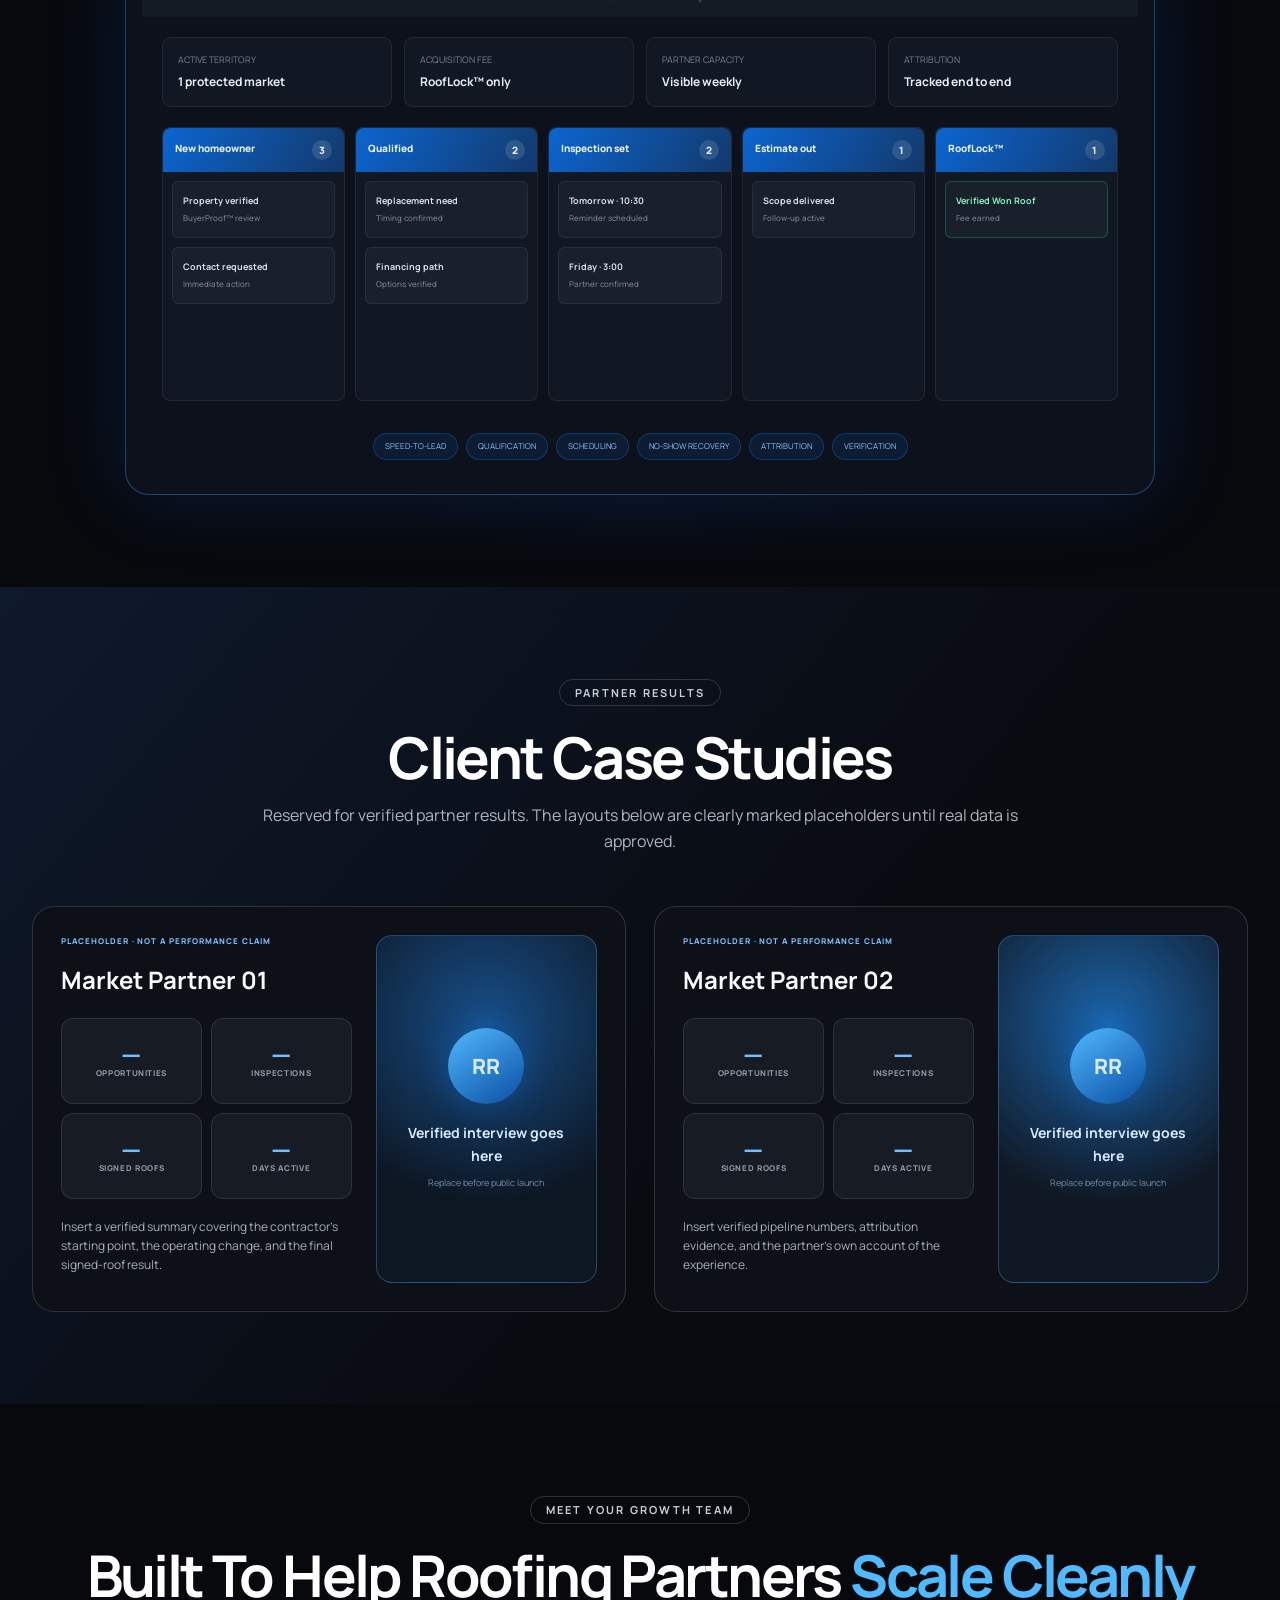
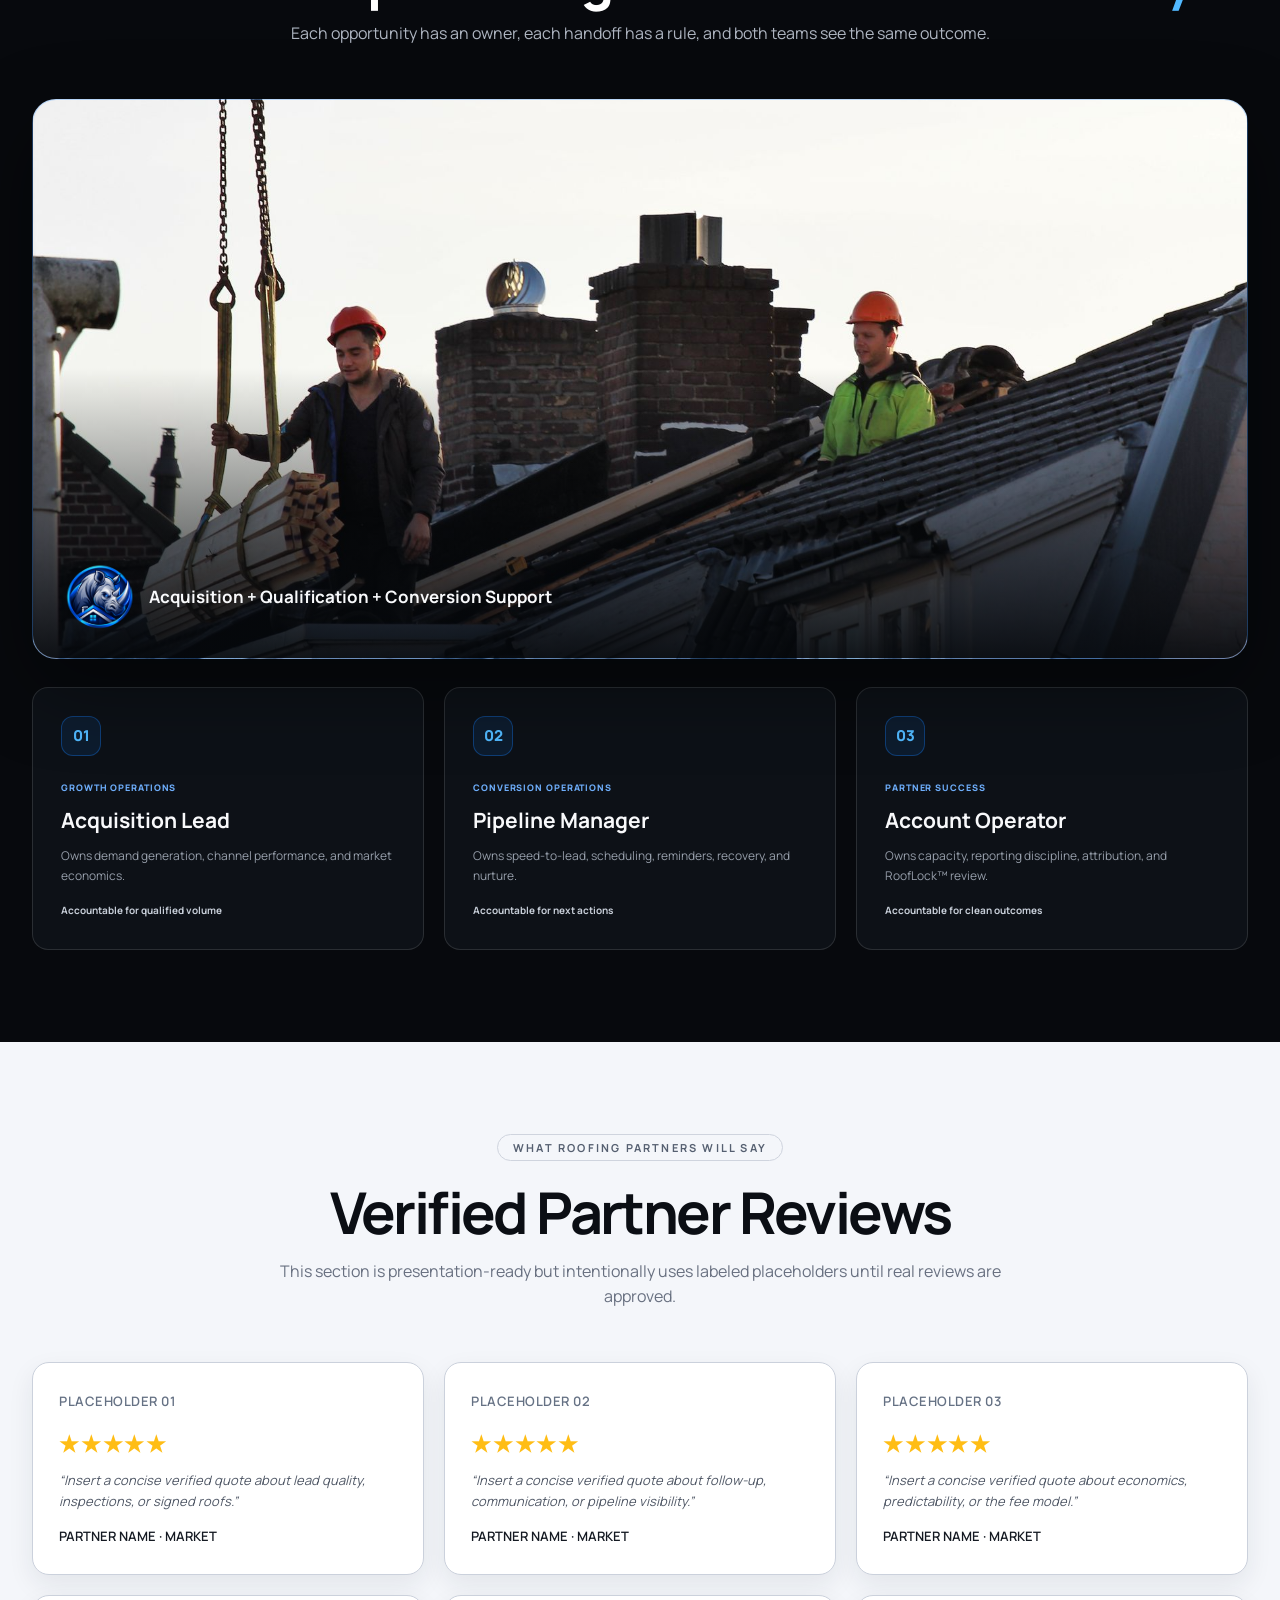
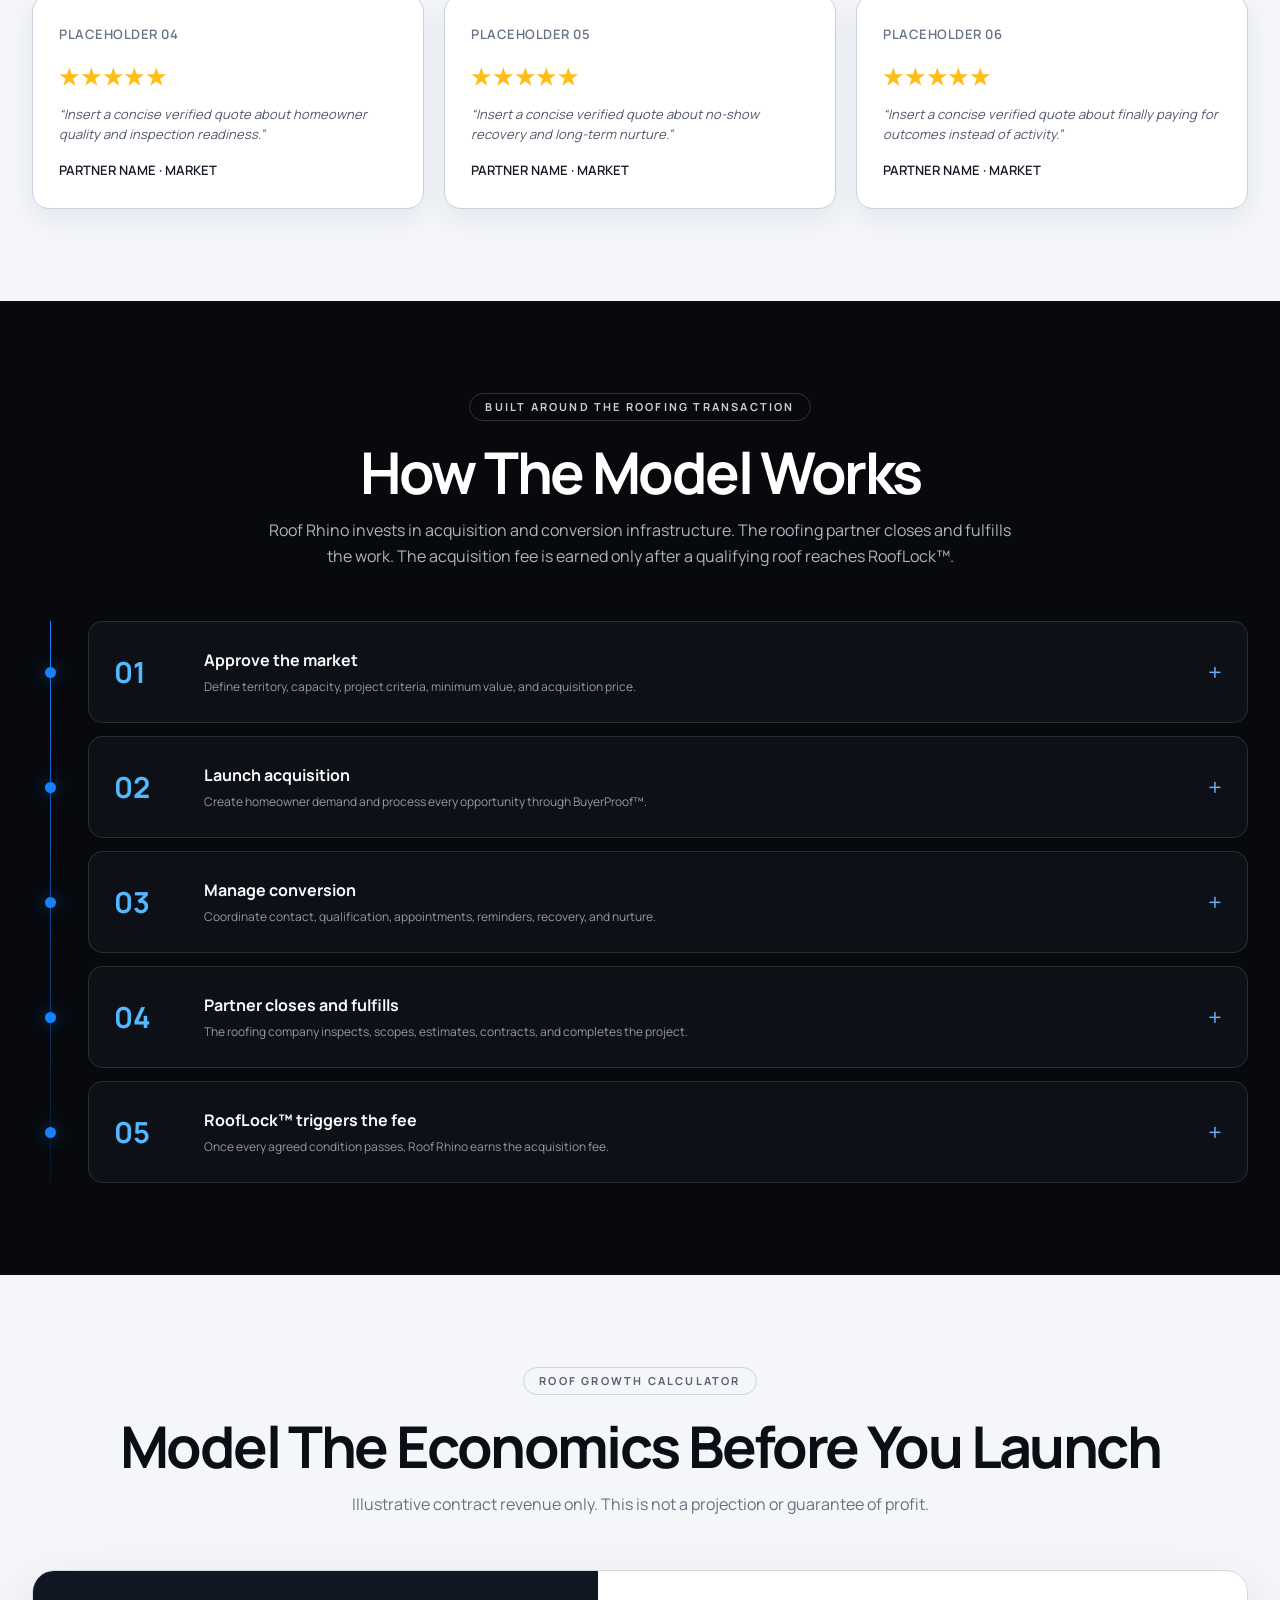
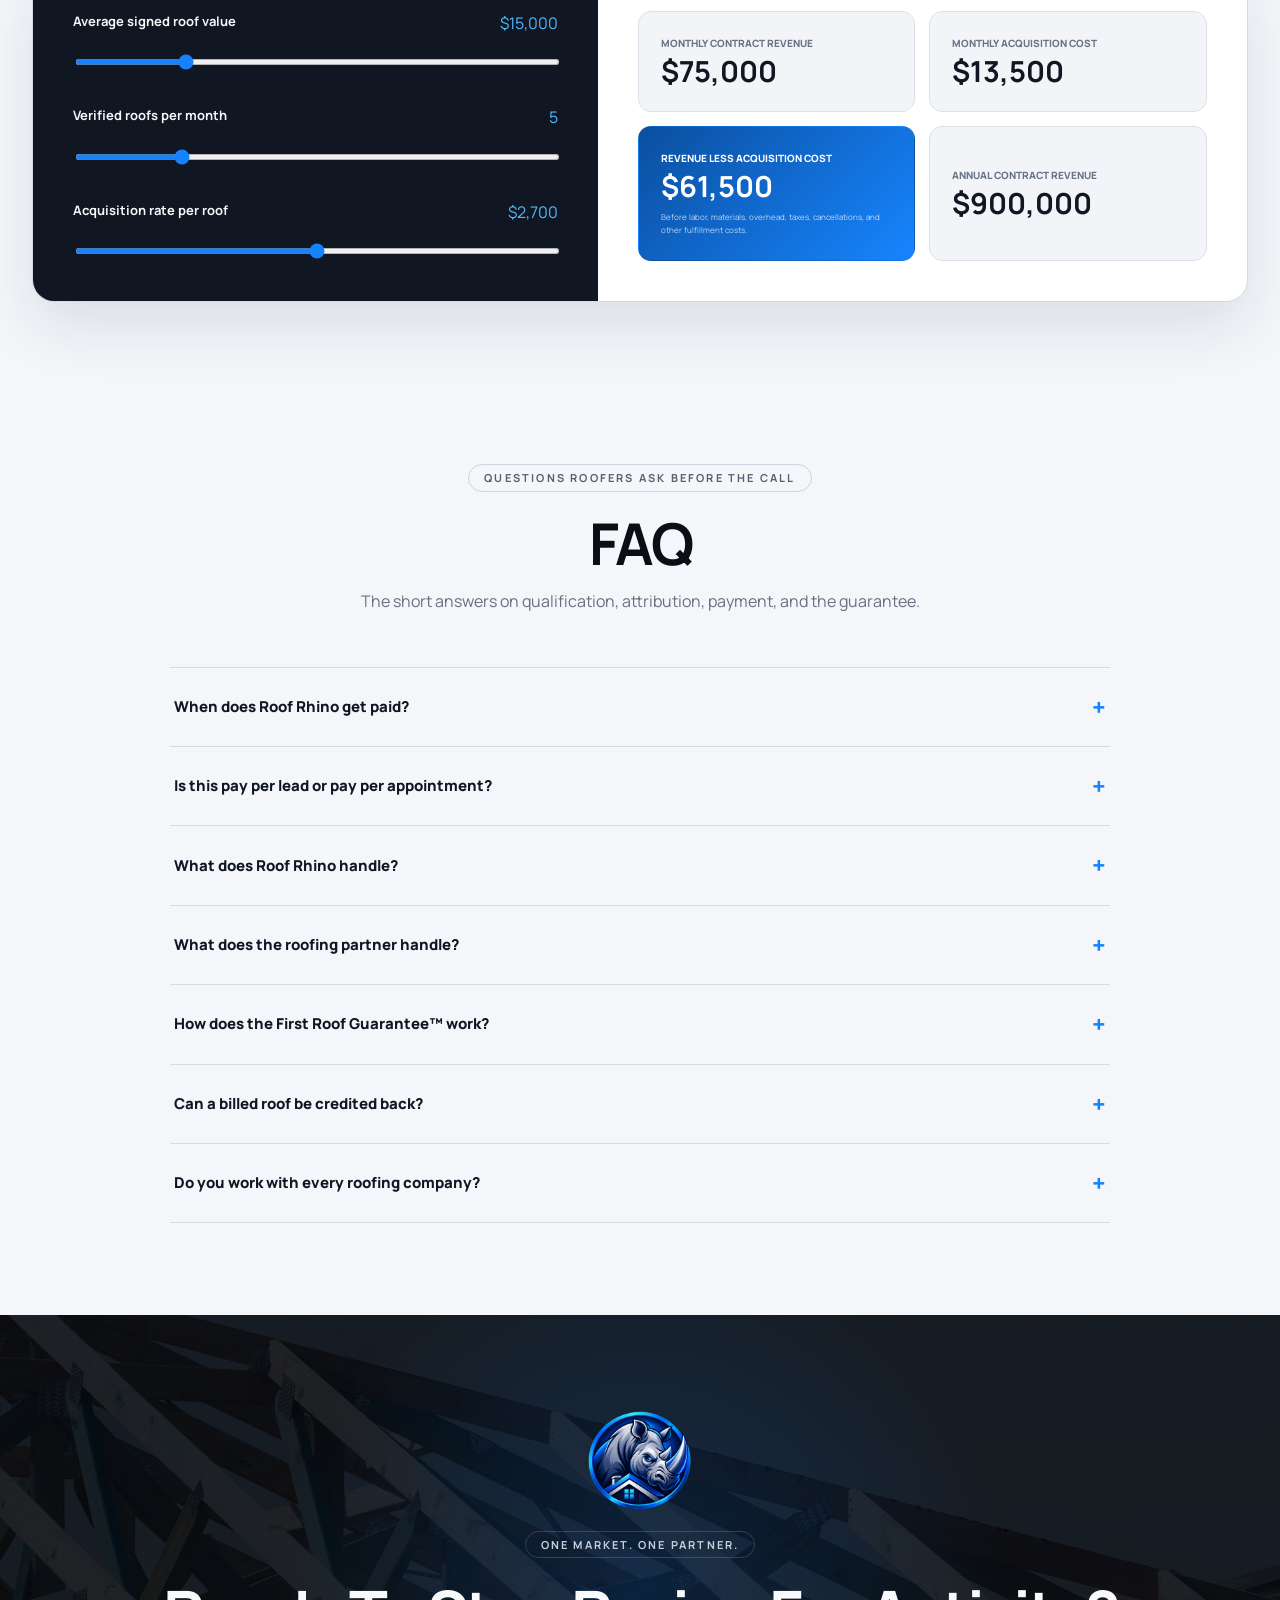
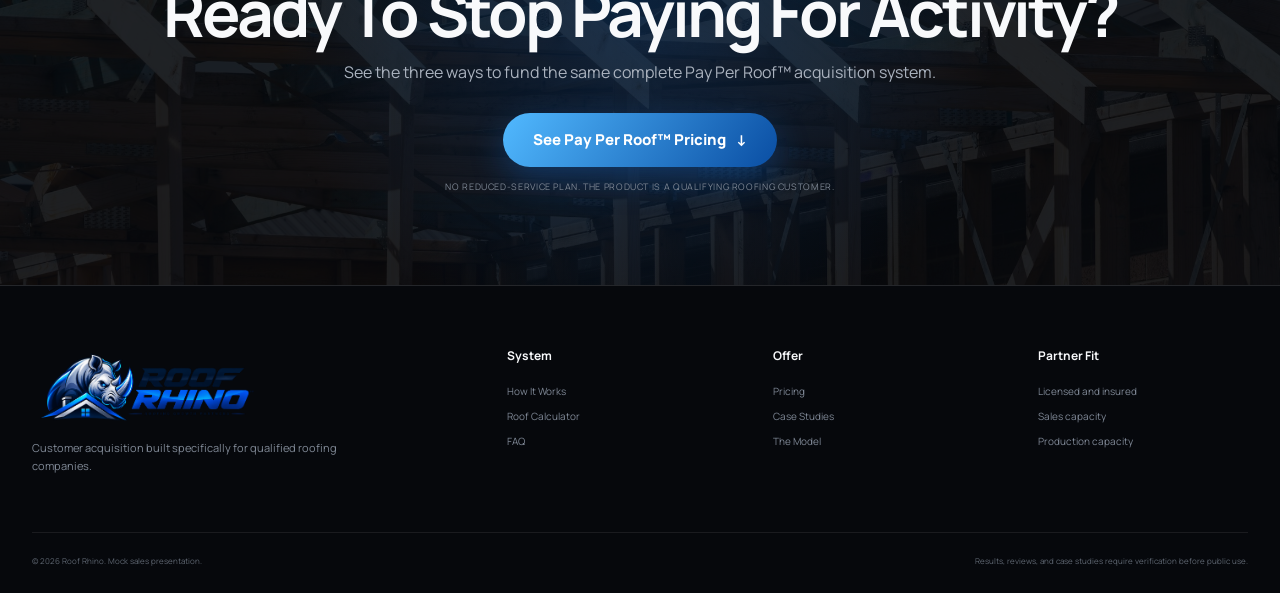
==== commit d021cc51: "Rebuild sales page from Conversion Spark reference" ====
--- a/sales/index.html
+++ b/sales/index.html
@@ -3,349 +3,323 @@
   <head>
     <meta charset="UTF-8">
     <meta name="viewport" content="width=device-width, initial-scale=1.0">
-    <meta name="description" content="The Roof Rhino Pay Per Roof offer: market underwriting, homeowner acquisition, conversion support, and payment only after a qualifying roof is verified.">
+    <meta name="description" content="Roof Rhino Pay Per Roof™ acquires, qualifies, and helps convert roofing customers. Partners pay the acquisition fee only when a qualifying roof reaches RoofLock™ verification.">
     <meta name="robots" content="noindex, nofollow">
-    <meta name="theme-color" content="#0c0d10">
-    <title>Pay Per Roof™ Offer | Roof Rhino</title>
+    <meta name="theme-color" content="#07090d">
+    <title>Pay Per Roof™ | Roof Rhino</title>
     <link rel="preconnect" href="https://fonts.googleapis.com">
     <link rel="preconnect" href="https://fonts.gstatic.com" crossorigin>
-    <link href="https://fonts.googleapis.com/css2?family=Montserrat:ital,wght@0,500;0,600;0,700;0,800;1,600&amp;display=swap" rel="stylesheet">
+    <link href="https://fonts.googleapis.com/css2?family=Manrope:wght@400;500;600;700;800&amp;family=Oswald:wght@500;600&amp;display=swap" rel="stylesheet">
     <link rel="icon" type="image/png" href="../assets/roof-rhino-emblem.png">
     <link rel="stylesheet" href="styles.css">
   </head>
   <body>
-    <header class="topbar">
-      <a href="#top" class="topbar__brand" aria-label="Roof Rhino sales page home">
-        <img src="../assets/roof-rhino-wordmark.png" alt="Roof Rhino — Roofing Growth Partners">
-      </a>
+    <header class="site-header" id="top">
+      <div class="shell nav-row">
+        <a class="brand" href="#top" aria-label="Roof Rhino home">
+          <img src="../assets/roof-rhino-wordmark.png" alt="Roof Rhino — Roofing Growth Partners">
+        </a>
+        <nav aria-label="Primary navigation">
+          <a href="#technology">Our System</a>
+          <a href="#proof">Case Studies</a>
+          <a href="#calculator">Roof Calculator</a>
+          <a href="#faq">FAQ</a>
+          <a href="#story">Our Model</a>
+        </nav>
+        <a class="button button--small" href="#pricing-start">See Pricing</a>
+        <button class="menu-button" type="button" aria-label="Open navigation" aria-expanded="false">Menu</button>
+      </div>
+      <div class="mobile-nav" aria-hidden="true" inert>
+        <a href="#technology">Our System</a>
+        <a href="#proof">Case Studies</a>
+        <a href="#calculator">Roof Calculator</a>
+        <a href="#faq">FAQ</a>
+        <a href="#pricing-start">See Pricing</a>
+      </div>
     </header>
 
-    <main id="top">
-      <section class="hero dark-panel">
-        <div class="page-shell hero__inner">
-          <p class="notice"><span>●</span> Built for qualified roofing companies with room to grow</p>
-          <img class="hero__logo" src="../assets/roof-rhino-wordmark.png" alt="Roof Rhino">
-          <p class="hero__kicker">Pay Per Roof™ customer acquisition</p>
-          <h1>Stop paying for leads.<br><em>Pay for roofs.</em></h1>
+    <main>
+      <section class="hero">
+        <div class="hero__veil"></div>
+        <div class="shell hero__content">
+          <p class="eyebrow">The customer acquisition system for roofing companies</p>
+          <h1>Stop Paying For Leads.<br><span>Pay For Roofs.</span></h1>
           <p class="hero__sub">We acquire the homeowner, qualify the opportunity, support the conversion, and earn our fee when the roof becomes verified business.</p>
-
-          <div class="hero-stats">
-            <div><strong>$0</strong><span>Traditional marketing retainer</span></div>
-            <div><strong>45</strong><span>Day First Roof Guarantee™</span></div>
-            <div><strong>1</strong><span>Protected partner per approved territory</span></div>
-          </div>
-        </div>
-      </section>
-
-      <section class="formula formula--purple">
-        <div class="page-shell narrow">
-          <p class="section-tag">The model</p>
-          <h2>One customer acquisition formula.<br><span>One fee trigger.</span></h2>
-          <p class="centered-copy">For established roofers who want growth without paying an agency for activity.</p>
-
-          <div class="white-sheet">
-            <h3>Why Pay Per Roof™?</h3>
-            <ul class="check-list check-list--two">
-              <li>You do not pay for clicks</li>
-              <li>You do not pay for raw leads</li>
-              <li>You do not pay for appointments</li>
-              <li>We remain involved after handoff</li>
-              <li>Every opportunity stays tracked</li>
-              <li>The fee waits for RoofLock™</li>
-            </ul>
-          </div>
-
-          <div class="brand-seals" aria-hidden="true">
-            <span>RM</span><span>BP</span><span>CL</span><span>RL</span>
-          </div>
-        </div>
-      </section>
-
-      <section class="framework-banner">
-        <div class="page-shell narrow">
-          <p class="section-tag">The acquisition system</p>
-          <h2>Roof Rhino’s four-stage framework</h2>
-          <p>Every opportunity has an owner, a handoff, and a clear exit condition.</p>
-        </div>
-      </section>
-
-      <section class="overview dark-panel">
-        <div class="page-shell">
-          <div class="overview-grid">
-            <article>
-              <span>1</span>
-              <div class="overview-icon" aria-hidden="true">⌖</div>
-              <div><h3>RoofMap™</h3><p>Underwrite the market and define the economics before launch.</p></div>
-            </article>
-            <article>
-              <span>2</span>
-              <div class="overview-icon" aria-hidden="true">✓</div>
-              <div><h3>BuyerProof™</h3><p>Process homeowners into verified roofing opportunities.</p></div>
-            </article>
-            <article>
-              <span>3</span>
-              <div class="overview-icon" aria-hidden="true">↗</div>
-              <div><h3>CloseLoop™</h3><p>Manage contact, scheduling, reminders, recovery, and nurture.</p></div>
-            </article>
-            <article>
-              <span>4</span>
-              <div class="overview-icon" aria-hidden="true">◆</div>
-              <div><h3>RoofLock™</h3><p>Verify the signed roof and trigger the acquisition fee.</p></div>
-            </article>
-          </div>
-        </div>
-      </section>
-
-      <section class="step step--light">
-        <div class="page-shell rounded-sheet">
-          <p class="section-tag section-tag--dark">Step 1</p>
-          <h2>RoofMap™ market underwriting</h2>
-          <p class="step__sub">Prove the market before either team commits capacity.</p>
-          <div class="three-columns">
-            <article>
-              <div class="number-badge">01</div>
-              <h3>Territory audit</h3>
-              <p>Review service areas, roof types, competition, replacement value, and market demand.</p>
-              <strong>Outcome</strong>
-              <span>A market worth entering.</span>
-            </article>
-            <article>
-              <div class="number-badge">02</div>
-              <h3>Capacity review</h3>
-              <p>Confirm inspection availability, sales performance, production capacity, licensing, and insurance.</p>
-              <strong>Outcome</strong>
-              <span>A partner equipped to fulfill.</span>
-            </article>
-            <article>
-              <div class="number-badge">03</div>
-              <h3>Economics and terms</h3>
-              <p>Set the qualifying-roof definition, minimum project value, acquisition price, and protected territory.</p>
-              <strong>Outcome</strong>
-              <span>Clear rules before launch.</span>
-            </article>
-          </div>
-        </div>
-      </section>
-
-      <section class="step step--dark">
-        <div class="page-shell narrow">
-          <p class="section-tag">Step 2</p>
-          <h2>BuyerProof™ qualification</h2>
-          <p class="step__sub">A form submission is not the product. A verified roofing conversation is.</p>
-
-          <div class="process-list">
-            <article><span>01</span><div><h3>Confirm the person</h3><p>Homeowner or qualified decision-maker.</p></div><b>Verified</b></article>
-            <article><span>02</span><div><h3>Confirm the property</h3><p>Inside the approved territory with a valid roofing need.</p></div><b>Verified</b></article>
-            <article><span>03</span><div><h3>Confirm the project</h3><p>Replacement or covered project type, timing, and basic scope.</p></div><b>Verified</b></article>
-            <article><span>04</span><div><h3>Confirm the path forward</h3><p>Payment or financing pathway and inspection availability.</p></div><b>Verified</b></article>
-          </div>
-        </div>
-      </section>
-
-      <section class="step step--light">
-        <div class="page-shell rounded-sheet">
-          <p class="section-tag section-tag--dark">Step 3</p>
-          <h2>CloseLoop™ conversion support</h2>
-          <p class="step__sub">We do not disappear after handing over a phone number.</p>
-          <div class="three-columns compact-columns">
-            <article>
-              <div class="line-icon">1</div>
-              <h3>Contact</h3>
-              <p>Speed-to-lead, calling, texting, and qualification.</p>
-              <ul><li>Fast first response</li><li>Clear next action</li></ul>
-            </article>
-            <article>
-              <div class="line-icon">2</div>
-              <h3>Schedule</h3>
-              <p>Inspection booking, confirmation, and reminders.</p>
-              <ul><li>Appointment visibility</li><li>No-show prevention</li></ul>
-            </article>
-            <article>
-              <div class="line-icon">3</div>
-              <h3>Recover</h3>
-              <p>Rescheduling, no-show recovery, and long-term nurture.</p>
-              <ul><li>Opportunity stays owned</li><li>Final outcome recorded</li></ul>
-            </article>
-          </div>
-        </div>
-      </section>
-
-      <section class="step step--dark rooflock-section">
-        <div class="page-shell narrow">
-          <p class="section-tag">Step 4</p>
-          <h2>RoofLock™ verification</h2>
-          <p class="step__sub">All six conditions must pass before the fee is earned.</p>
-          <div class="rooflock-grid">
-            <div><span>01</span><p>Tracked Roof Rhino origin</p></div>
-            <div><span>02</span><p>Agreed territory and project criteria</p></div>
-            <div><span>03</span><p>Minimum project value met</p></div>
-            <div><span>04</span><p>Roofing agreement signed</p></div>
-            <div><span>05</span><p>Payment pathway confirmed</p></div>
-            <div><span>06</span><p>Protected cancellation period passed</p></div>
-          </div>
-          <div class="fee-trigger"><span>Every condition passes</span><strong>Fee earned.</strong></div>
-        </div>
-      </section>
-
-      <section class="ownership-panel dark-panel">
-        <div class="page-shell">
-          <p class="section-tag">Who owns what</p>
-          <h2>One opportunity.<br>Two accountable teams.</h2>
-          <div class="ownership-table">
-            <div class="ownership-table__head"><span>Roof Rhino</span><span>Roofing partner</span></div>
-            <div><span>Acquire homeowner demand</span><span>Attend the inspection</span></div>
-            <div><span>Qualify and schedule</span><span>Scope and estimate the roof</span></div>
-            <div><span>Confirm, remind, and recover</span><span>Present the contract and close</span></div>
-            <div><span>Track attribution and outcomes</span><span>Report accurate won or lost data</span></div>
-            <div><span>Verify RoofLock™</span><span>Fulfill the project professionally</span></div>
-          </div>
-          <div class="ownership-chips"><span>Shared pipeline</span><span>Clear handoffs</span><span>One final disposition</span></div>
-        </div>
-      </section>
-
-      <section class="economics step--light">
-        <div class="page-shell rounded-sheet">
-          <p class="section-tag section-tag--dark">The economics</p>
-          <h2>Both sides make money on the same result.</h2>
-          <div class="economics-summary">
-            <div><strong>Roof Rhino</strong><p>Earns the agreed acquisition fee when a tracked project becomes a Verified Won Roof.</p></div>
-            <div><strong>Roofing partner</strong><p>Completes the project and keeps the contract revenue and project profit after operating costs.</p></div>
-          </div>
-
-          <div class="scenario">
-            <p>Illustrative scenario at a $15,000 average roofing contract</p>
-            <div><span>5 verified roofs</span><strong>$75,000</strong><small>Contract revenue</small></div>
-            <div><span>Roof Reserve 5</span><strong>$13,500</strong><small>Acquisition cost</small></div>
-            <div><span>Before fulfillment costs</span><strong>$61,500</strong><small>Revenue less acquisition cost</small></div>
-          </div>
-          <p class="disclosure">Illustration only. Contract revenue is not profit. Actual economics depend on roof value, gross margin, close rate, cancellations, and fulfillment costs.</p>
-
-          <div class="guarantee-block">
-            <div class="guarantee-mark">45</div>
-            <div>
-              <p class="section-tag section-tag--dark">First Roof Guarantee™</p>
-              <h3>Your first Verified Won Roof within 45 days.</h3>
-              <p>If no qualifying roof is produced within 45 days of the official Launch Date, and all Partner Requirements were maintained, continue at no additional performance cost or request the return of unearned prepaid Roof Credits.</p>
+          <a class="button" href="#technology">See The System</a>
+          <div class="rating-row" role="group" aria-label="Proof placeholders">
+            <div class="avatars" aria-hidden="true"><span>RR</span><span>01</span><span>02</span><span>03</span></div>
+            <div><strong>★★★★★ <b>Proof pending</b></strong><small>Replace with verified partner reviews before public launch</small></div>
+          </div>
+          <div class="hero-cards">
+            <article><span class="icon">$0</span><div><strong>No traditional retainer</strong><small>No management fee or pay-per-lead bill.</small></div></article>
+            <article><span class="icon">45</span><div><strong>First Roof Guarantee™</strong><small>45 days from the official Launch Date.</small></div></article>
+            <article><span class="icon">1</span><div><strong>Protected territory</strong><small>One approved partner while status is maintained.</small></div></article>
+          </div>
+        </div>
+      </section>
+
+      <section class="metric-band" aria-label="Pay Per Roof operating principles">
+        <div class="shell metrics">
+          <article><strong>$0</strong><span>Paid for raw leads</span></article>
+          <article><strong>$0</strong><span>Paid for appointments</span></article>
+          <article><strong>1</strong><span>Shared opportunity pipeline</span></article>
+          <article><strong>100%</strong><span>Fee tied to RoofLock™</span></article>
+        </div>
+      </section>
+
+      <section class="comparison section" id="story">
+        <div class="shell">
+          <header class="section-heading">
+            <p class="eyebrow">The competitive edge</p>
+            <h2>Why Roofers Choose <span>Pay Per Roof™</span></h2>
+            <p>The difference between buying marketing activity and installing a customer acquisition engine tied to completed sales.</p>
+          </header>
+          <div class="comparison-grid">
+            <article class="comparison-card comparison-card--old">
+              <header><span class="status status--bad">×</span><strong>Traditional Agencies</strong><b>★☆☆☆☆</b></header>
+              <ul>
+                <li><strong>Clicks and impressions</strong><span>You fund activity before revenue exists.</span></li>
+                <li><strong>Lead handoff</strong><span>The agency disappears after the form fill.</span></li>
+                <li><strong>Manual follow-up</strong><span>Your team chases every name and no-show.</span></li>
+                <li><strong>Fragmented reporting</strong><span>Marketing and sales live in separate systems.</span></li>
+                <li><strong>Agency wins first</strong><span>The bill is due whether a roof closes or not.</span></li>
+              </ul>
+            </article>
+            <div class="versus">VS</div>
+            <article class="comparison-card comparison-card--new">
+              <header><span class="status status--good">✓</span><strong>Roof Rhino</strong><b>★★★★★</b></header>
+              <ul>
+                <li><strong>BuyerProof™ qualification</strong><span>Homeowners are processed for a real roofing conversation.</span></li>
+                <li><strong>CloseLoop™ support</strong><span>Contact, scheduling, reminders, recovery, and nurture stay managed.</span></li>
+                <li><strong>Shared pipeline</strong><span>Every opportunity remains visible until its final disposition.</span></li>
+                <li><strong>RoofLock™ verification</strong><span>The project must meet the agreed criteria before the fee is earned.</span></li>
+                <li><strong>We win when you win</strong><span>Compensation follows qualifying signed roofing business.</span></li>
+              </ul>
+            </article>
+          </div>
+        </div>
+      </section>
+
+      <section class="system section" id="technology">
+        <div class="system__veil"></div>
+        <div class="shell">
+          <header class="section-heading section-heading--light">
+            <p class="eyebrow">The centerpiece</p>
+            <h2>The Pay Per Roof™ <span>System</span></h2>
+            <p>Four connected stages take a market from underwriting to a qualifying signed roofing customer.</p>
+          </header>
+          <div class="system-grid">
+            <article><b>1</b><div class="system-icon">⌖</div><div><h3>RoofMap™ Underwriting</h3><p>Approve the territory, capacity, criteria, and economics before launch.</p></div></article>
+            <article><b>2</b><div class="system-icon">◎</div><div><h3>BuyerProof™ Acquisition</h3><p>Create demand and verify the homeowner, property, project, timing, and path forward.</p></div></article>
+            <article><b>3</b><div class="system-icon">↗</div><div><h3>CloseLoop™ Conversion</h3><p>Run contact, qualification, scheduling, reminders, recovery, and nurture.</p></div></article>
+            <article><b>4</b><div class="system-icon">◆</div><div><h3>RoofLock™ Verification</h3><p>Confirm the signed agreement, payment pathway, criteria, and protected period.</p></div></article>
+          </div>
+        </div>
+      </section>
+
+      <section class="platform section">
+        <div class="shell">
+          <header class="section-heading">
+            <p class="eyebrow">One visible operating system</p>
+            <h2>Every Opportunity. <span>One Pipeline.</span></h2>
+            <p>Acquisition, qualification, conversion support, partner handoff, and verification stay connected from first click to final disposition.</p>
+          </header>
+          <div class="pipeline-window">
+            <div class="window-bar"><i></i><i></i><i></i><span>Roof Rhino Partner Pipeline</span></div>
+            <div class="pipeline-summary">
+              <article><span>Active territory</span><strong>1 protected market</strong></article>
+              <article><span>Acquisition fee</span><strong>RoofLock™ only</strong></article>
+              <article><span>Partner capacity</span><strong>Visible weekly</strong></article>
+              <article><span>Attribution</span><strong>Tracked end to end</strong></article>
             </div>
-          </div>
-        </div>
-      </section>
-
-      <section class="outcomes dark-panel">
-        <div class="page-shell">
-          <p class="section-tag">What the system is built to create</p>
-          <h2>Operational outcomes, not vanity metrics.</h2>
-          <p class="outcomes__sub">These are operating standards, not customer testimonials or performance claims.</p>
-          <div class="outcome-wall">
-            <article><span>01</span><h3>Faster contact</h3><p>Every new homeowner gets an immediate next action.</p></article>
-            <article><span>02</span><h3>Cleaner qualification</h3><p>Your team spends time on real roofing conversations.</p></article>
-            <article><span>03</span><h3>Higher show discipline</h3><p>Confirmations and reminders reduce preventable misses.</p></article>
-            <article><span>04</span><h3>Active recovery</h3><p>No-shows and delayed projects return to a managed queue.</p></article>
-            <article><span>05</span><h3>Clear ownership</h3><p>Both teams know the next action and the responsible owner.</p></article>
-            <article><span>06</span><h3>Visible attribution</h3><p>Each project is tracked from acquisition through final status.</p></article>
-            <article><span>07</span><h3>Protected economics</h3><p>RoofLock™ keeps the fee tied to defined business.</p></article>
-            <article><span>08</span><h3>Capacity control</h3><p>Volume adjusts when inspection or production capacity changes.</p></article>
-            <article><span>09</span><h3>Better data</h3><p>Won, lost, nurture, and invalid outcomes stay documented.</p></article>
-          </div>
-        </div>
-      </section>
-
-      <section class="final-cta">
-        <div class="page-shell narrow">
-          <img src="../assets/roof-rhino-emblem.png" alt="" aria-hidden="true">
-          <p class="section-tag">One market. One partner.</p>
-          <h2>Is your territory worth entering?</h2>
-          <p>Bring your service area, average roof value, inspection capacity, production capacity, and close rate. RoofMap™ will test the rest.</p>
-          <button class="primary-cta pricing-trigger" type="button" data-toggle-pricing aria-expanded="false" aria-controls="pricing-drawer">
-            See Pay Per Roof™ pricing <span aria-hidden="true">↓</span>
-          </button>
-          <small>Three options. Same full-service acquisition system.</small>
+            <div class="kanban">
+              <article><header>New homeowner <span>3</span></header><div>Property verified<small>BuyerProof™ review</small></div><div>Contact requested<small>Immediate action</small></div></article>
+              <article><header>Qualified <span>2</span></header><div>Replacement need<small>Timing confirmed</small></div><div>Financing path<small>Options verified</small></div></article>
+              <article><header>Inspection set <span>2</span></header><div>Tomorrow · 10:30<small>Reminder scheduled</small></div><div>Friday · 3:00<small>Partner confirmed</small></div></article>
+              <article><header>Estimate out <span>1</span></header><div>Scope delivered<small>Follow-up active</small></div></article>
+              <article><header>RoofLock™ <span>1</span></header><div class="won">Verified Won Roof<small>Fee earned</small></div></article>
+            </div>
+            <div class="platform-footer"><span>Speed-to-lead</span><span>Qualification</span><span>Scheduling</span><span>No-show recovery</span><span>Attribution</span><span>Verification</span></div>
+          </div>
+        </div>
+      </section>
+
+      <section class="proof section" id="proof">
+        <div class="proof__veil"></div>
+        <div class="shell">
+          <header class="section-heading section-heading--light">
+            <p class="eyebrow">Partner results</p>
+            <h2>Client Case Studies</h2>
+            <p>Reserved for verified partner results. The layouts below are clearly marked placeholders until real data is approved.</p>
+          </header>
+          <div class="case-grid">
+            <article class="case-card">
+              <div class="case-copy"><div class="sample-label">Placeholder · not a performance claim</div><h3>Market Partner 01</h3><div class="case-metrics"><span><b>—</b>Opportunities</span><span><b>—</b>Inspections</span><span><b>—</b>Signed roofs</span><span><b>—</b>Days active</span></div><p>Insert a verified summary covering the contractor’s starting point, the operating change, and the final signed-roof result.</p></div>
+              <div class="case-visual"><span>RR</span><strong>Verified interview goes here</strong><small>Replace before public launch</small></div>
+            </article>
+            <article class="case-card">
+              <div class="case-copy"><div class="sample-label">Placeholder · not a performance claim</div><h3>Market Partner 02</h3><div class="case-metrics"><span><b>—</b>Opportunities</span><span><b>—</b>Inspections</span><span><b>—</b>Signed roofs</span><span><b>—</b>Days active</span></div><p>Insert verified pipeline numbers, attribution evidence, and the partner’s own account of the experience.</p></div>
+              <div class="case-visual case-visual--alt"><span>RR</span><strong>Verified interview goes here</strong><small>Replace before public launch</small></div>
+            </article>
+          </div>
+        </div>
+      </section>
+
+      <section class="team section">
+        <div class="shell">
+          <header class="section-heading section-heading--light">
+            <p class="eyebrow">Meet your growth team</p>
+            <h2>Built To Help Roofing Partners <span>Scale Cleanly</span></h2>
+            <p>Each opportunity has an owner, each handoff has a rule, and both teams see the same outcome.</p>
+          </header>
+          <div class="team-photo" role="img" aria-label="Roofing professionals working together on a roof">
+            <div><img src="../assets/roof-rhino-emblem.png" alt=""><strong>Acquisition + Qualification + Conversion Support</strong></div>
+          </div>
+          <div class="role-grid">
+            <article><span>01</span><small>Growth Operations</small><h3>Acquisition Lead</h3><p>Owns demand generation, channel performance, and market economics.</p><b>Accountable for qualified volume</b></article>
+            <article><span>02</span><small>Conversion Operations</small><h3>Pipeline Manager</h3><p>Owns speed-to-lead, scheduling, reminders, recovery, and nurture.</p><b>Accountable for next actions</b></article>
+            <article><span>03</span><small>Partner Success</small><h3>Account Operator</h3><p>Owns capacity, reporting discipline, attribution, and RoofLock™ review.</p><b>Accountable for clean outcomes</b></article>
+          </div>
+        </div>
+      </section>
+
+      <section class="reviews section">
+        <div class="shell">
+          <header class="section-heading section-heading--dark">
+            <p class="eyebrow">What roofing partners will say</p>
+            <h2>Verified Partner Reviews</h2>
+            <p>This section is presentation-ready but intentionally uses labeled placeholders until real reviews are approved.</p>
+          </header>
+          <div class="review-grid">
+            <article><span>PLACEHOLDER 01</span><strong>★★★★★</strong><p>“Insert a concise verified quote about lead quality, inspections, or signed roofs.”</p><small>Partner name · Market</small></article>
+            <article><span>PLACEHOLDER 02</span><strong>★★★★★</strong><p>“Insert a concise verified quote about follow-up, communication, or pipeline visibility.”</p><small>Partner name · Market</small></article>
+            <article><span>PLACEHOLDER 03</span><strong>★★★★★</strong><p>“Insert a concise verified quote about economics, predictability, or the fee model.”</p><small>Partner name · Market</small></article>
+            <article><span>PLACEHOLDER 04</span><strong>★★★★★</strong><p>“Insert a concise verified quote about homeowner quality and inspection readiness.”</p><small>Partner name · Market</small></article>
+            <article><span>PLACEHOLDER 05</span><strong>★★★★★</strong><p>“Insert a concise verified quote about no-show recovery and long-term nurture.”</p><small>Partner name · Market</small></article>
+            <article><span>PLACEHOLDER 06</span><strong>★★★★★</strong><p>“Insert a concise verified quote about finally paying for outcomes instead of activity.”</p><small>Partner name · Market</small></article>
+          </div>
+        </div>
+      </section>
+
+      <section class="model-story section">
+        <div class="shell">
+          <header class="section-heading section-heading--light">
+            <p class="eyebrow">Built around the roofing transaction</p>
+            <h2>How The Model Works</h2>
+            <p>Roof Rhino invests in acquisition and conversion infrastructure. The roofing partner closes and fulfills the work. The acquisition fee is earned only after a qualifying roof reaches RoofLock™.</p>
+          </header>
+          <div class="timeline">
+            <article><b>01</b><div><h3>Approve the market</h3><p>Define territory, capacity, project criteria, minimum value, and acquisition price.</p></div><span>+</span></article>
+            <article><b>02</b><div><h3>Launch acquisition</h3><p>Create homeowner demand and process every opportunity through BuyerProof™.</p></div><span>+</span></article>
+            <article><b>03</b><div><h3>Manage conversion</h3><p>Coordinate contact, qualification, appointments, reminders, recovery, and nurture.</p></div><span>+</span></article>
+            <article><b>04</b><div><h3>Partner closes and fulfills</h3><p>The roofing company inspects, scopes, estimates, contracts, and completes the project.</p></div><span>+</span></article>
+            <article><b>05</b><div><h3>RoofLock™ triggers the fee</h3><p>Once every agreed condition passes, Roof Rhino earns the acquisition fee.</p></div><span>+</span></article>
+          </div>
+        </div>
+      </section>
+
+      <section class="calculator section" id="calculator">
+        <div class="shell">
+          <header class="section-heading section-heading--dark">
+            <p class="eyebrow">Roof growth calculator</p>
+            <h2>Model The Economics Before You Launch</h2>
+            <p>Illustrative contract revenue only. This is not a projection or guarantee of profit.</p>
+          </header>
+          <div class="calculator-grid">
+            <div class="calculator-controls">
+              <div class="range-control"><div><label for="roof-value">Average signed roof value</label><output id="roof-value-output" for="roof-value">$15,000</output></div><input id="roof-value" type="range" min="8000" max="40000" step="1000" value="15000"></div>
+              <div class="range-control"><div><label for="roof-count">Verified roofs per month</label><output id="roof-count-output" for="roof-count">5</output></div><input id="roof-count" type="range" min="1" max="20" step="1" value="5"></div>
+              <div class="range-control"><div><label for="roof-rate">Acquisition rate per roof</label><output id="roof-rate-output" for="roof-rate">$2,700</output></div><input id="roof-rate" type="range" min="2400" max="3000" step="300" value="2700"></div>
+            </div>
+            <div class="calculator-results">
+              <article><span>Monthly contract revenue</span><strong id="monthly-revenue">$75,000</strong></article>
+              <article><span>Monthly acquisition cost</span><strong id="monthly-cost">$13,500</strong></article>
+              <article class="result-primary"><span>Revenue less acquisition cost</span><strong id="net-before-costs">$61,500</strong><small>Before labor, materials, overhead, taxes, cancellations, and other fulfillment costs.</small></article>
+              <article><span>Annual contract revenue</span><strong id="annual-revenue">$900,000</strong></article>
+            </div>
+          </div>
+        </div>
+      </section>
+
+      <section class="faq section" id="faq">
+        <div class="shell">
+          <header class="section-heading section-heading--dark">
+            <p class="eyebrow">Questions roofers ask before the call</p>
+            <h2>FAQ</h2>
+            <p>The short answers on qualification, attribution, payment, and the guarantee.</p>
+          </header>
+          <div class="faq-list">
+            <details><summary>When does Roof Rhino get paid?<span>+</span></summary><p>Only when a tracked opportunity meets the agreed project and territory criteria, reaches the minimum value, has a signed agreement and confirmed payment pathway, clears the protected cancellation period, and passes duplicate review.</p></details>
+            <details><summary>Is this pay per lead or pay per appointment?<span>+</span></summary><p>No. Leads and appointments are steps in the process. The product is a qualifying signed roofing customer that passes RoofLock™ verification.</p></details>
+            <details><summary>What does Roof Rhino handle?<span>+</span></summary><p>Market underwriting, acquisition, qualification, calling and texting, scheduling, confirmations, reminders, no-show recovery, nurture, tracking, and verification.</p></details>
+            <details><summary>What does the roofing partner handle?<span>+</span></summary><p>The physical inspection, final scope, final estimate, contract presentation, closing, accurate reporting, and professional fulfillment.</p></details>
+            <details><summary>How does the First Roof Guarantee™ work?<span>+</span></summary><p>If the first Verified Won Roof is not produced within 45 days of the official Launch Date while all Partner Requirements are maintained, the partner may continue at no additional performance cost or request the return of unearned prepaid Roof Credits.</p></details>
+            <details><summary>Can a billed roof be credited back?<span>+</span></summary><p>Yes. A covered duplicate, invalid qualification, protected-period cancellation, or other documented RoofLock™ failure is credited back under the agreed policy.</p></details>
+            <details><summary>Do you work with every roofing company?<span>+</span></summary><p>No. Partners must have licensing, insurance, sales capacity, production capacity, appointment availability, reliable reporting, and a strong homeowner experience.</p></details>
+          </div>
+        </div>
+      </section>
+
+      <section class="closing" id="pricing-start">
+        <div class="closing__veil"></div>
+        <div class="shell closing__content">
+          <img src="../assets/roof-rhino-emblem.png" alt="">
+          <p class="eyebrow">One market. One partner.</p>
+          <h2>Ready To Stop Paying For Activity?</h2>
+          <p>See the three ways to fund the same complete Pay Per Roof™ acquisition system.</p>
+          <button class="button pricing-trigger" type="button" data-toggle-pricing aria-expanded="false" aria-controls="pricing-drawer">See Pay Per Roof™ Pricing <span>↓</span></button>
+          <small>No reduced-service plan. The product is a qualifying roofing customer.</small>
         </div>
       </section>
 
       <section class="pricing-drawer" id="pricing-drawer" aria-hidden="true" inert>
-        <div class="pricing-drawer__inner">
-          <div class="pricing-heading">
-            <p class="pill">Pay Per Roof™ pricing</p>
-            <h2>Choose how you fund customer acquisition.</h2>
-            <p>Every option includes the same service. Only the funding method and per-roof rate change.</p>
-          </div>
+        <div class="shell pricing-inner">
+          <header class="section-heading section-heading--light">
+            <p class="eyebrow">Pay Per Roof™ pricing</p>
+            <h2>Same System. <span>Three Funding Options.</span></h2>
+            <p>Roof Credits are consumed only when qualifying roofs reach RoofLock™ verification.</p>
+          </header>
           <div class="pricing-grid">
             <article class="price-card">
-              <div class="price-card__head">
-                <span>Option 01</span>
-                <h3>Flex</h3>
-                <p>Pay as each roof verifies.</p>
-              </div>
-              <ul>
-                <li>Full acquisition system</li>
-                <li>No prepaid Roof Credits</li>
-                <li>Fee earned at RoofLock™</li>
-                <li>Territory protection</li>
-              </ul>
-              <div class="price-card__foot">
-                <strong>$3,000</strong>
-                <span>per Verified Won Roof</span>
-                <button type="button" data-open-underwriting>Check territory <b aria-hidden="true">→</b></button>
-              </div>
-            </article>
-
+              <header><small>Option 01</small><h3>Flex</h3><p>Pay as each roof verifies.</p></header>
+              <ul><li>Full RoofMap™ underwriting</li><li>BuyerProof™ acquisition</li><li>CloseLoop™ conversion support</li><li>RoofLock™ verification</li><li>Protected territory</li></ul>
+              <footer><strong>$3,000</strong><span>per Verified Won Roof</span><button type="button" data-open-underwriting>Start Underwriting</button></footer>
+            </article>
             <article class="price-card price-card--featured">
-              <div class="price-card__head">
-                <span>Option 02 · Most popular</span>
-                <h3>Roof Reserve 5</h3>
-                <p>Prepay five Roof Credits.</p>
-              </div>
-              <ul>
-                <li>Full acquisition system</li>
-                <li>5 Roof Credits included</li>
-                <li>Credits used at RoofLock™</li>
-                <li>Territory protection</li>
-              </ul>
-              <div class="price-card__foot">
-                <strong>$13,500</strong>
-                <span>$2,700 per Verified Won Roof</span>
-                <button type="button" data-open-underwriting>Check territory <b aria-hidden="true">→</b></button>
-              </div>
-            </article>
-
+              <div class="popular">Most Popular</div>
+              <header><small>Option 02</small><h3>Roof Reserve 5</h3><p>Five prepaid Roof Credits.</p></header>
+              <ul><li>Full RoofMap™ underwriting</li><li>BuyerProof™ acquisition</li><li>CloseLoop™ conversion support</li><li>RoofLock™ verification</li><li>Protected territory</li></ul>
+              <footer><strong>$13,500</strong><span>$2,700 per Verified Won Roof</span><button type="button" data-open-underwriting>Start Underwriting</button></footer>
+            </article>
             <article class="price-card">
-              <div class="price-card__head">
-                <span>Option 03 · Best rate</span>
-                <h3>Roof Reserve 10</h3>
-                <p>Prepay ten Roof Credits.</p>
-              </div>
-              <ul>
-                <li>Full acquisition system</li>
-                <li>10 Roof Credits included</li>
-                <li>Credits used at RoofLock™</li>
-                <li>Territory protection</li>
-              </ul>
-              <div class="price-card__foot">
-                <strong>$24,000</strong>
-                <span>$2,400 per Verified Won Roof</span>
-                <button type="button" data-open-underwriting>Check territory <b aria-hidden="true">→</b></button>
-              </div>
-            </article>
-          </div>
+              <header><small>Option 03</small><h3>Roof Reserve 10</h3><p>Ten prepaid Roof Credits.</p></header>
+              <ul><li>Full RoofMap™ underwriting</li><li>BuyerProof™ acquisition</li><li>CloseLoop™ conversion support</li><li>RoofLock™ verification</li><li>Protected territory</li></ul>
+              <footer><strong>$24,000</strong><span>$2,400 per Verified Won Roof</span><button type="button" data-open-underwriting>Start Underwriting</button></footer>
+            </article>
+          </div>
+          <div class="guarantee"><b>45</b><div><small>First Roof Guarantee™</small><h3>No qualifying roof means no earned Pay Per Roof fee.</h3><p>Partner Requirements and the full guarantee terms apply.</p></div></div>
         </div>
       </section>
     </main>
 
-    <footer>
-      <img src="../assets/roof-rhino-wordmark.png" alt="Roof Rhino — Roofing Growth Partners">
-      <p>Pay Per Roof™ performance acquisition.</p>
-      <small>Concept sales-call presentation. Illustrative economics are not a promise of revenue or profit.</small>
+    <footer class="site-footer">
+      <div class="shell footer-grid">
+        <div><img src="../assets/roof-rhino-wordmark.png" alt="Roof Rhino"><p>Customer acquisition built specifically for qualified roofing companies.</p></div>
+        <div><strong>System</strong><a href="#technology">How It Works</a><a href="#calculator">Roof Calculator</a><a href="#faq">FAQ</a></div>
+        <div><strong>Offer</strong><a href="#pricing-start">Pricing</a><a href="#proof">Case Studies</a><a href="#story">The Model</a></div>
+        <div><strong>Partner Fit</strong><span>Licensed and insured</span><span>Sales capacity</span><span>Production capacity</span></div>
+      </div>
+      <div class="shell footer-bottom"><span>© 2026 Roof Rhino. Mock sales presentation.</span><span>Results, reviews, and case studies require verification before public use.</span></div>
     </footer>
 
-    <dialog id="underwriting-dialog" aria-labelledby="underwriting-title">
-      <button class="dialog-close" type="button" data-close-underwriting aria-label="Close">×</button>
-      <img src="../assets/roof-rhino-emblem.png" alt="" aria-hidden="true">
-      <p class="section-tag">RoofMap™ underwriting</p>
-      <h2 id="underwriting-title">Bring the operating numbers.</h2>
-      <p>We will review your territory, average project value, roof mix, appointment capacity, close rate, licensing, insurance, payment pathways, and target launch date.</p>
-      <button class="primary-cta" type="button" id="copy-checklist">Copy underwriting checklist</button>
-      <small>This presentation does not create territory approval or Partner Status.</small>
+    <dialog id="underwriting-dialog">
+      <button class="dialog-close" type="button" data-close-underwriting aria-label="Close dialog">×</button>
+      <img src="../assets/roof-rhino-emblem.png" alt="">
+      <p class="eyebrow">RoofMap™ intake</p>
+      <h2>Prepare For Underwriting.</h2>
+      <p>Bring your service territory, average roof value, inspection capacity, production capacity, historical close rate, licensing, insurance, and target launch date.</p>
+      <button class="button" type="button" id="copy-checklist">Copy Underwriting Checklist</button>
+      <small>This mock page does not submit data or create a contract.</small>
     </dialog>
 
     <script src="script.js"></script>
--- a/sales/styles.css
+++ b/sales/styles.css
@@ -1,241 +1,367 @@
 :root {
-  --black: #0c0d10;
-  --black-soft: #17191d;
-  --charcoal: #25272b;
-  --paper: #f2f2f1;
-  --white: #ffffff;
-  --ink: #17181a;
-  --muted: #686b70;
-  --blue: #1478ff;
-  --blue-light: #65b8ff;
-  --blue-pale: #eaf4ff;
-  --line: #d4d5d7;
-  --dark-line: #353840;
-  --purple-black: #12101a;
-  --font: "Montserrat", sans-serif;
-  --shell: min(1080px, calc(100vw - 48px));
+  --ink: #07090d;
+  --ink-2: #0d1118;
+  --panel: #11151d;
+  --panel-2: #171c25;
+  --paper: #f4f6fa;
+  --white: #fff;
+  --text: #f8f9fb;
+  --muted: #a7afbd;
+  --line: rgba(255,255,255,.12);
+  --blue: #1682ff;
+  --blue-2: #51b9ff;
+  --blue-dark: #0a4ea3;
+  --green: #18ca7c;
+  --gold: #ffbd15;
+  --red: #ed3348;
+  --shell: min(1216px, calc(100vw - 48px));
+  --body: "Manrope", sans-serif;
+  --display: "Manrope", sans-serif;
 }
 
 * { box-sizing: border-box; }
 html { scroll-behavior: smooth; overflow-x: clip; }
-body { margin: 0; overflow-x: clip; color: var(--ink); background: var(--white); font-family: var(--font); font-size: 15px; line-height: 1.5; }
+body { margin: 0; overflow-x: clip; color: var(--text); background: var(--ink); font-family: var(--body); font-size: 15px; line-height: 1.6; }
 body:has(dialog[open]) { overflow: hidden; }
-button { font: inherit; }
+img { display: block; max-width: 100%; }
+a { color: inherit; text-decoration: none; }
+button, input { font: inherit; }
 button, a { -webkit-tap-highlight-color: transparent; }
-img { max-width: 100%; display: block; }
+button:focus-visible, a:focus-visible, summary:focus-visible, input:focus-visible { outline: 3px solid var(--blue-2); outline-offset: 4px; }
 h1, h2, h3, p { margin-top: 0; }
-button:focus-visible, a:focus-visible { outline: 3px solid var(--blue-light); outline-offset: 3px; }
-.page-shell { width: var(--shell); margin-inline: auto; }
-.narrow { max-width: 900px; }
-.dark-panel { color: var(--white); background: var(--black); }
-
-.topbar { min-height: 82px; padding: 12px 24px; display: flex; align-items: center; justify-content: center; color: var(--white); background: #2a2b2d; border-bottom: 1px solid #3a3b3e; }
-.topbar__brand img { width: 184px; height: 48px; object-fit: contain; }
-
-.pricing-drawer { display: grid; grid-template-rows: 0fr; visibility: hidden; color: var(--white); background: #18191b; transition: grid-template-rows .55s cubic-bezier(.2,.8,.2,1), visibility 0s .55s; }
-.pricing-drawer.is-open { grid-template-rows: 1fr; visibility: visible; transition: grid-template-rows .55s cubic-bezier(.2,.8,.2,1); }
-.pricing-drawer__inner { min-height: 0; overflow: hidden; width: var(--shell); margin-inline: auto; }
-.pricing-heading { padding: 60px 0 34px; text-align: center; }
-.pricing-heading h2 { margin-bottom: 10px; font-size: clamp(30px, 4vw, 48px); line-height: 1.1; }
-.pricing-heading > p:last-child { color: #b9bbc0; }
-.pill, .section-tag { width: max-content; margin: 0 auto 15px; padding: 5px 13px; color: var(--white); background: var(--blue); border-radius: 5px; font-size: 10px; font-weight: 800; text-transform: uppercase; letter-spacing: .03em; }
-.pricing-grid { padding: 0 0 72px; display: grid; grid-template-columns: repeat(3, 1fr); gap: 20px; align-items: stretch; }
-.price-card { overflow: hidden; color: var(--ink); background: #e9eef4; border: 1px solid #40556d; border-radius: 21px; }
-.price-card--featured { transform: translateY(-8px); border: 3px solid var(--blue); }
-.price-card__head { min-height: 150px; padding: 27px 24px 22px; color: var(--white); background: #0d3a72; text-align: center; }
-.price-card--featured .price-card__head { background: var(--blue); }
-.price-card__head span { font-size: 9px; font-weight: 800; text-transform: uppercase; }
-.price-card__head h3 { margin: 6px 0 3px; font-size: 28px; line-height: 1.05; }
-.price-card__head p { margin: 0; font-size: 11px; font-weight: 600; }
-.price-card ul { margin: 0; padding: 0; list-style: none; }
-.price-card li { min-height: 49px; padding: 15px 20px 13px 43px; position: relative; background: var(--white); border-bottom: 1px solid #e2e3e5; font-size: 11px; font-weight: 700; }
-.price-card li:nth-child(even) { background: #f1f2f3; }
-.price-card li::before { content: "✓"; width: 17px; height: 17px; position: absolute; left: 18px; top: 15px; display: grid; place-items: center; color: var(--white); background: var(--blue); border-radius: 50%; font-size: 10px; }
-.price-card__foot { padding: 23px 20px 25px; text-align: center; }
-.price-card__foot strong { display: block; font-size: 29px; line-height: 1; }
-.price-card__foot span { min-height: 34px; margin: 7px 0 13px; display: block; font-size: 10px; font-weight: 700; }
-.price-card__foot button { min-height: 42px; padding: 0 21px; color: var(--white); background: var(--black); border: 0; border-radius: 10px; cursor: pointer; font-weight: 800; }
-.price-card__foot button:hover { background: var(--blue); }
-
-.hero { padding: 64px 0 74px; text-align: center; }
-.hero__inner { max-width: 920px; }
-.notice { width: max-content; max-width: 100%; margin: 0 auto 26px; padding: 6px 13px; color: #dadce0; background: #1d1f23; border: 1px solid #30333a; border-radius: 20px; font-size: 10px; font-weight: 700; }
-.notice span { margin-right: 7px; color: var(--blue-light); }
-.hero__logo { width: min(370px, 76vw); height: 126px; margin: 0 auto 4px; object-fit: contain; }
-.hero__kicker { margin-bottom: 14px; color: #aab0b8; font-size: 12px; font-weight: 800; text-transform: uppercase; letter-spacing: .08em; }
-.hero h1 { margin-bottom: 20px; font-size: clamp(44px, 7.2vw, 80px); line-height: .98; letter-spacing: -.055em; }
-.hero h1 em { color: var(--blue-light); font-style: normal; }
-.hero__sub { max-width: 730px; margin: 0 auto; color: #c0c4ca; font-size: 15px; font-weight: 600; }
-.hero-stats { margin-top: 47px; display: grid; grid-template-columns: repeat(3, 1fr); gap: 24px; }
-.hero-stats div { min-height: 100px; padding: 19px; display: grid; grid-template-columns: auto 1fr; gap: 13px; align-items: center; text-align: left; color: var(--ink); background: var(--paper); border: 2px solid #d5e8ff; border-radius: 9px; }
-.hero-stats strong { min-width: 65px; color: var(--blue); font-size: 30px; line-height: 1; text-align: center; }
-.hero-stats span { font-size: 10px; font-weight: 800; line-height: 1.35; text-transform: uppercase; }
-
-.formula { padding: 55px 0 48px; text-align: center; }
-.formula--purple { color: var(--white); background: var(--purple-black); }
-.formula h2, .framework-banner h2, .step h2, .ownership-panel h2, .outcomes h2, .final-cta h2 { margin-bottom: 8px; font-size: clamp(30px, 4.2vw, 48px); line-height: 1.05; letter-spacing: -.04em; }
-.formula h2 span { color: var(--blue-light); }
-.centered-copy, .framework-banner p:last-child, .step__sub, .outcomes__sub { color: #b9bdc3; font-size: 12px; font-weight: 600; }
-.white-sheet { margin-top: 30px; padding: 28px 34px 30px; color: var(--ink); background: var(--paper); border-radius: 8px; text-align: left; }
-.white-sheet h3 { margin-bottom: 17px; font-size: 19px; }
-.check-list { margin: 0; padding: 0; list-style: none; }
-.check-list--two { display: grid; grid-template-columns: 1fr 1fr; gap: 10px 34px; }
-.check-list li { padding-left: 23px; position: relative; font-size: 11px; font-weight: 700; }
-.check-list li::before { content: "✓"; position: absolute; left: 0; color: var(--blue); font-weight: 900; }
-.brand-seals { margin-top: 28px; display: flex; justify-content: center; gap: 24px; }
-.brand-seals span { width: 54px; height: 54px; display: grid; place-items: center; color: var(--blue-light); border: 2px solid #59606c; border-radius: 50%; font-size: 12px; font-weight: 800; }
-
-.framework-banner { padding: 37px 0 41px; color: var(--white); background: var(--black-soft); text-align: center; }
-.framework-banner h2 { margin-bottom: 7px; font-size: clamp(27px, 3.5vw, 39px); }
-.overview { padding: 50px 0 56px; }
-.overview-grid { display: grid; grid-template-columns: 1fr 1fr; gap: 18px 38px; }
-.overview-grid article { min-height: 138px; padding: 19px 22px 18px 44px; position: relative; display: grid; grid-template-columns: 75px 1fr; gap: 18px; align-items: center; color: var(--ink); background: var(--paper); border: 2px solid #d2d9e2; border-radius: 7px; }
-.overview-grid article > span { width: 31px; height: 50px; position: absolute; left: -16px; top: 42px; display: grid; place-items: center; color: var(--white); background: #20242a; border-radius: 4px; font-size: 12px; font-weight: 800; }
-.overview-icon { width: 70px; height: 70px; display: grid; place-items: center; color: #0b4d9b; background: var(--blue-pale); border-radius: 8px; font-size: 30px; font-weight: 800; }
-.overview-grid h3 { margin-bottom: 4px; font-size: 17px; text-transform: uppercase; }
-.overview-grid p { margin: 0; color: #555b63; font-size: 10px; font-weight: 600; }
-
-.step { padding: 0; }
-.step--light { padding: 50px 0; background: var(--paper); }
-.rounded-sheet { padding: 45px 42px 50px; background: var(--white); border-radius: 26px; text-align: center; }
-.section-tag--dark { color: var(--white); background: #0c3d78; }
-.step__sub { color: var(--muted); }
-.three-columns { margin-top: 31px; display: grid; grid-template-columns: repeat(3, 1fr); gap: 24px; }
-.three-columns article { padding: 24px 20px 22px; border-top: 4px solid var(--blue); text-align: center; }
-.number-badge, .line-icon { width: 45px; height: 45px; margin: 0 auto 14px; display: grid; place-items: center; color: var(--white); background: #0d3a72; border-radius: 50%; font-size: 12px; font-weight: 800; }
-.three-columns h3 { margin-bottom: 11px; font-size: 16px; text-transform: uppercase; }
-.three-columns p { min-height: 91px; margin-bottom: 17px; color: var(--muted); font-size: 10px; font-weight: 600; }
-.three-columns strong { display: block; color: var(--blue); font-size: 9px; text-transform: uppercase; }
-.three-columns span { font-size: 10px; font-weight: 700; }
-
-.step--dark { padding: 54px 0 60px; color: var(--white); background: var(--black-soft); text-align: center; }
-.process-list { max-width: 760px; margin: 34px auto 0; display: grid; gap: 14px; }
-.process-list article { min-height: 70px; padding: 12px 17px; display: grid; grid-template-columns: 48px 1fr auto; gap: 16px; align-items: center; color: var(--ink); background: var(--paper); border: 1px solid #d4d5d7; border-radius: 6px; text-align: left; }
-.process-list article > span { font-size: 10px; font-weight: 800; }
-.process-list h3 { margin: 0 0 2px; font-size: 13px; text-transform: uppercase; }
-.process-list p { margin: 0; color: var(--muted); font-size: 9px; font-weight: 600; }
-.process-list b { padding: 6px 10px; color: #075bbb; background: #dcecff; border-radius: 4px; font-size: 8px; text-transform: uppercase; }
-.compact-columns article { border: 1px solid var(--line); border-top: 4px solid var(--blue); border-radius: 5px; }
-.compact-columns p { min-height: 65px; }
-.compact-columns ul { margin: 0; padding: 13px 0 0; list-style: none; border-top: 1px solid var(--line); }
-.compact-columns li { padding: 4px 0; color: #4e535a; font-size: 9px; font-weight: 700; }
-.line-icon { background: var(--blue); }
-
-.rooflock-grid { margin-top: 32px; display: grid; grid-template-columns: 1fr 1fr; gap: 11px; }
-.rooflock-grid div { min-height: 62px; padding: 14px 18px; display: flex; align-items: center; gap: 16px; color: var(--ink); background: var(--paper); border-left: 5px solid var(--blue); border-radius: 5px; text-align: left; }
-.rooflock-grid span { color: var(--blue); font-size: 10px; font-weight: 800; }
-.rooflock-grid p { margin: 0; font-size: 10px; font-weight: 800; text-transform: uppercase; }
-.fee-trigger { margin: 25px auto 0; padding: 18px 25px; max-width: 510px; color: var(--white); background: var(--blue); border-radius: 6px; }
-.fee-trigger span { display: block; font-size: 9px; font-weight: 700; text-transform: uppercase; }
-.fee-trigger strong { display: block; font-size: 31px; line-height: 1.15; }
-
-.ownership-panel { padding: 55px 0 64px; text-align: center; }
-.ownership-table { max-width: 850px; margin: 34px auto 0; border: 1px solid var(--dark-line); border-radius: 7px; overflow: hidden; }
-.ownership-table > div { min-height: 57px; display: grid; grid-template-columns: 1fr 1fr; background: #17191d; }
-.ownership-table > div:nth-child(odd) { background: #202227; }
-.ownership-table span { padding: 18px 24px; font-size: 10px; font-weight: 700; text-align: left; }
-.ownership-table span + span { border-left: 1px solid var(--dark-line); }
-.ownership-table__head { color: var(--white); background: #0d3a72 !important; }
-.ownership-table__head span { font-size: 11px; font-weight: 800; text-transform: uppercase; }
-.ownership-chips { margin-top: 21px; display: flex; justify-content: center; gap: 12px; flex-wrap: wrap; }
-.ownership-chips span { padding: 7px 15px; color: #dceeff; background: #12325b; border-radius: 4px; font-size: 9px; font-weight: 800; }
-
-.economics { padding: 50px 0; }
-.economics-summary { margin-top: 30px; display: grid; grid-template-columns: 1fr 1fr; gap: 22px; text-align: left; }
-.economics-summary div { padding: 22px; color: var(--white); background: #3a3c40; border-radius: 8px; }
-.economics-summary strong { color: var(--blue-light); font-size: 14px; }
-.economics-summary p { margin: 7px 0 0; color: #edf0f3; font-size: 10px; font-weight: 600; }
-.scenario { margin-top: 22px; padding: 20px; display: grid; grid-template-columns: 1.15fr repeat(3, 1fr); gap: 15px; align-items: center; background: #e7e8e9; border-radius: 8px; text-align: left; }
-.scenario > p { margin: 0; font-size: 10px; font-weight: 800; }
-.scenario div { padding-left: 15px; border-left: 1px solid #bbbfc5; }
-.scenario span, .scenario small { display: block; color: var(--muted); font-size: 8px; font-weight: 700; }
-.scenario strong { display: block; color: #0b4d9b; font-size: 19px; }
-.disclosure { margin: 10px 0 0; color: #777b81; font-size: 8px; text-align: left; }
-.guarantee-block { max-width: 760px; margin: 48px auto 0; padding-top: 40px; display: grid; grid-template-columns: 125px 1fr; gap: 28px; align-items: center; border-top: 1px solid var(--line); text-align: left; }
-.guarantee-mark { width: 112px; height: 112px; display: grid; place-items: center; color: var(--white); background: var(--blue); border: 8px double #ddecff; border-radius: 50%; font-size: 40px; font-weight: 800; }
-.guarantee-block .section-tag { margin-left: 0; }
-.guarantee-block h3 { margin-bottom: 10px; font-size: 22px; }
-.guarantee-block p:last-child { margin: 0; color: var(--muted); font-size: 10px; font-weight: 600; }
-
-.outcomes { padding: 58px 0 70px; text-align: center; }
-.outcome-wall { margin-top: 33px; display: grid; grid-template-columns: repeat(4, 1fr); gap: 14px; align-items: start; }
-.outcome-wall article { min-height: 150px; padding: 18px; color: var(--ink); background: var(--paper); border: 2px solid #25374c; border-radius: 5px; text-align: left; }
-.outcome-wall article:nth-child(3n + 2) { min-height: 183px; }
-.outcome-wall article:nth-child(4n) { min-height: 166px; }
-.outcome-wall span { color: var(--blue); font-size: 9px; font-weight: 800; }
-.outcome-wall h3 { margin: 11px 0 8px; font-size: 13px; text-transform: uppercase; }
-.outcome-wall p { margin: 0; color: #555a61; font-size: 10px; font-weight: 600; }
-
-.final-cta { padding: 60px 0 66px; color: var(--white); background: #2a2b2d; text-align: center; }
-.final-cta img { width: 112px; margin: 0 auto 14px; }
-.final-cta > div > p:not(.section-tag) { max-width: 660px; margin: 0 auto 25px; color: #c9cbd0; font-size: 12px; font-weight: 600; }
-.primary-cta { min-height: 49px; padding: 0 25px; color: var(--white); background: var(--blue); border: 0; border-radius: 8px; cursor: pointer; font-size: 11px; font-weight: 800; text-transform: uppercase; }
-.primary-cta:hover { background: #0568df; }
-.primary-cta span { margin-left: 8px; }
+.shell { width: var(--shell); margin-inline: auto; }
+
+.site-header { position: sticky; top: 0; z-index: 100; background: rgba(6,8,12,.97); border-bottom: 1px solid var(--line); backdrop-filter: blur(14px); }
+.nav-row { height: 108px; display: grid; grid-template-columns: 280px 1fr auto; align-items: center; gap: 30px; }
+.brand { width: 246px; }
+.brand img { width: 100%; height: 78px; object-fit: contain; }
+.nav-row nav { display: flex; justify-content: center; gap: 34px; }
+.nav-row nav a { color: #b8bec8; font-size: 13px; font-weight: 500; transition: color .2s ease; }
+.nav-row nav a:hover { color: var(--white); }
+.menu-button, .mobile-nav { display: none; }
+
+.button { min-height: 54px; padding: 0 30px; display: inline-flex; align-items: center; justify-content: center; gap: 10px; color: #fff; background: linear-gradient(125deg, var(--blue-2), var(--blue-dark)); border: 0; border-radius: 999px; box-shadow: 0 12px 34px rgba(22,130,255,.28); cursor: pointer; font-weight: 800; transition: transform .2s ease, box-shadow .2s ease; }
+.button:hover { transform: translateY(-2px); box-shadow: 0 16px 40px rgba(22,130,255,.38); }
+.button--small { min-height: 52px; padding-inline: 27px; font-size: 13px; }
+.eyebrow { width: max-content; max-width: 100%; margin: 0 auto 20px; padding: 5px 15px; color: #c8ced8; border: 1px solid rgba(255,255,255,.16); border-radius: 999px; font-size: 11px; font-weight: 700; letter-spacing: .2em; line-height: 1.4; text-transform: uppercase; }
+
+.hero { min-height: 790px; position: relative; isolation: isolate; overflow: hidden; background: url("assets/roof-framing.jpg") center 48% / cover no-repeat; }
+.hero::before { content: ""; position: absolute; inset: 0; z-index: -2; background: radial-gradient(circle at 50% 35%, rgba(10,42,92,.1), transparent 45%), linear-gradient(90deg, rgba(5,7,11,.91), rgba(5,7,11,.68) 45%, rgba(5,7,11,.9)); }
+.hero__veil { position: absolute; inset: 0; z-index: -1; background: linear-gradient(180deg, rgba(6,8,12,.08), rgba(6,8,12,.2) 52%, var(--ink) 100%); }
+.hero__content { padding-top: 95px; text-align: center; }
+.hero h1 { max-width: 950px; margin: 0 auto 22px; font-size: clamp(52px, 6vw, 82px); line-height: 1.03; letter-spacing: -.055em; }
+.hero h1 span, .section-heading h2 span, .team h2 span { color: var(--blue-2); }
+.hero__sub { max-width: 740px; margin: 0 auto 30px; color: #c4cad4; font-size: 19px; line-height: 1.6; }
+.rating-row { margin: 30px auto 0; display: flex; align-items: center; justify-content: center; gap: 16px; }
+.avatars { display: flex; }
+.avatars span { width: 41px; height: 41px; margin-left: -8px; display: grid; place-items: center; color: #d8ebff; background: #152a45; border: 2px solid #06080c; border-radius: 50%; font-size: 9px; font-weight: 800; }
+.avatars span:first-child { margin-left: 0; background: var(--blue-dark); }
+.rating-row > div:last-child { text-align: left; }
+.rating-row strong { display: block; color: var(--gold); font-size: 17px; letter-spacing: .08em; }
+.rating-row strong b { margin-left: 8px; color: var(--white); font-size: 13px; letter-spacing: 0; }
+.rating-row small { color: #9ca4b0; font-size: 12px; }
+.hero-cards { margin-top: 56px; display: grid; grid-template-columns: repeat(3,1fr); gap: 16px; }
+.hero-cards article { min-height: 88px; padding: 17px 20px; display: flex; align-items: center; gap: 16px; background: rgba(9,12,17,.86); border: 1px solid rgba(255,255,255,.16); border-radius: 18px; text-align: left; }
+.hero-cards .icon { flex: 0 0 48px; height: 48px; display: grid; place-items: center; color: var(--blue-2); background: rgba(22,130,255,.12); border: 1px solid rgba(81,185,255,.42); border-radius: 14px; font-weight: 800; }
+.hero-cards strong, .hero-cards small { display: block; }
+.hero-cards strong { margin-bottom: 3px; font-size: 13px; }
+.hero-cards small { color: #a8afba; font-size: 11px; }
+
+.metric-band { padding: 46px 0 52px; background: var(--ink); border-bottom: 1px solid rgba(255,255,255,.07); }
+.metrics { display: grid; grid-template-columns: repeat(4,1fr); }
+.metrics article { padding: 12px 28px; text-align: center; border-right: 1px solid var(--line); }
+.metrics article:last-child { border-right: 0; }
+.metrics strong { display: block; color: var(--blue-2); font-size: 42px; line-height: 1; letter-spacing: -.05em; }
+.metrics span { margin-top: 9px; display: block; color: #9fa7b3; font-size: 10px; font-weight: 700; letter-spacing: .12em; text-transform: uppercase; }
+
+.section { padding: 92px 0; }
+.section-heading { margin-bottom: 52px; text-align: center; }
+.section-heading h2 { margin-bottom: 14px; color: #0b0e14; font-size: clamp(38px, 4.5vw, 58px); line-height: 1.1; letter-spacing: -.045em; }
+.section-heading > p:last-child { max-width: 760px; margin: 0 auto; color: #687080; font-size: 16px; }
+.section-heading--light h2 { color: var(--white); }
+.section-heading--light > p:last-child { color: #aeb5c1; }
+.section-heading--dark .eyebrow, .reviews .eyebrow, .calculator .eyebrow, .faq .eyebrow { color: #566071; border-color: #cfd4de; }
+
+.comparison { background: var(--ink); }
+.comparison .section-heading h2 { color: var(--white); }
+.comparison .section-heading > p:last-child { color: #9da5b1; }
+.comparison-grid { position: relative; display: grid; grid-template-columns: 1fr 1fr; overflow: hidden; border: 1px solid var(--line); border-radius: 24px; box-shadow: 0 28px 90px rgba(0,0,0,.38); }
+.comparison-card { padding: 38px 39px 42px; background: #0b0e13; }
+.comparison-card--new { background: radial-gradient(circle at 80% 20%, rgba(16,162,95,.15), transparent 48%), #07110d; }
+.comparison-card header { margin-bottom: 28px; display: grid; grid-template-columns: auto 1fr auto; align-items: center; gap: 16px; }
+.comparison-card header strong { font-size: 16px; }
+.comparison-card header b { color: #6e7580; font-size: 15px; letter-spacing: .06em; }
+.comparison-card--new header b { color: var(--gold); }
+.status { width: 46px; height: 46px; display: grid; place-items: center; border-radius: 50%; font-size: 22px; }
+.status--bad { color: var(--red); background: rgba(237,51,72,.14); border: 1px solid rgba(237,51,72,.24); }
+.status--good { color: #fff; background: var(--green); box-shadow: 0 0 26px rgba(24,202,124,.55); }
+.comparison-card ul { margin: 0; padding: 0; list-style: none; }
+.comparison-card li { min-height: 72px; padding: 0 0 20px 37px; position: relative; }
+.comparison-card li::before { content: "×"; width: 20px; height: 20px; position: absolute; left: 0; top: 2px; display: grid; place-items: center; color: var(--red); border: 1px solid rgba(237,51,72,.4); border-radius: 50%; font-size: 11px; }
+.comparison-card--new li::before { content: "✓"; color: #8ff8c6; background: rgba(24,202,124,.13); border-color: rgba(24,202,124,.45); box-shadow: 0 0 16px rgba(24,202,124,.25); }
+.comparison-card li strong, .comparison-card li span { display: block; }
+.comparison-card li strong { color: #f1f3f6; font-size: 14px; }
+.comparison-card--old li strong, .comparison-card--old li span { color: #7d838d; }
+.comparison-card li span { color: #9aa2ae; font-size: 12px; }
+.versus { width: 52px; height: 52px; position: absolute; left: 50%; top: 50%; z-index: 2; display: grid; place-items: center; color: #d8dce3; background: #080a0e; border: 1px solid var(--line); border-radius: 50%; transform: translate(-50%,-50%); font-size: 11px; font-weight: 800; }
+
+.system { min-height: 760px; position: relative; isolation: isolate; background: url("assets/roofing-crew.jpg") center 36% / cover no-repeat; }
+.system::before { content: ""; position: absolute; inset: 0; z-index: -2; background: linear-gradient(rgba(5,11,20,.82), rgba(5,9,14,.92)); }
+.system__veil { position: absolute; inset: 0; z-index: -1; background: radial-gradient(circle at 50% 45%, rgba(18,91,177,.24), transparent 50%); }
+.system-grid { display: grid; grid-template-columns: 1fr 1fr; gap: 24px 56px; }
+.system-grid article { min-height: 205px; padding: 30px 34px 30px 76px; position: relative; display: grid; grid-template-columns: 128px 1fr; gap: 28px; align-items: center; color: #0d1118; background: rgba(248,250,253,.96); border: 1px solid rgba(255,255,255,.4); border-radius: 8px; box-shadow: 0 20px 55px rgba(0,0,0,.32); }
+.system-grid article > b { width: 58px; height: 80px; position: absolute; left: -18px; top: 62px; display: grid; place-items: center; color: #fff; background: #11151c; border-radius: 7px; font-size: 20px; }
+.system-icon { height: 124px; display: grid; place-items: center; color: #071329; background: #dfeeff; border: 1px solid #b4d6fb; border-radius: 9px; font-size: 51px; font-weight: 800; }
+.system-grid h3 { margin-bottom: 8px; font-size: 21px; line-height: 1.05; text-transform: uppercase; }
+.system-grid p { margin: 0; color: #434a56; font-size: 13px; line-height: 1.5; }
+
+.platform { background: radial-gradient(circle at 50% 50%, #11182b, var(--ink) 58%); }
+.platform .section-heading h2 { color: var(--white); }
+.platform .section-heading > p:last-child { color: #aab2bf; }
+.pipeline-window { max-width: 1030px; margin: 0 auto; padding: 16px; overflow: hidden; background: #0c111b; border: 1px solid rgba(63,147,255,.38); border-radius: 24px; box-shadow: 0 0 80px rgba(30,104,255,.18); }
+.window-bar { height: 43px; padding: 0 14px; display: flex; align-items: center; gap: 7px; color: #7f8999; background: #151b25; border-radius: 11px 11px 0 0; font-size: 10px; }
+.window-bar i { width: 9px; height: 9px; background: #4b5360; border-radius: 50%; }
+.window-bar i:first-child { background: #fd5c58; }
+.window-bar i:nth-child(2) { background: #f5ba3b; }
+.window-bar i:nth-child(3) { background: #34c84a; }
+.window-bar span { margin-left: auto; margin-right: auto; }
+.pipeline-summary { padding: 20px; display: grid; grid-template-columns: repeat(4,1fr); gap: 12px; }
+.pipeline-summary article { padding: 15px; background: #121823; border: 1px solid rgba(255,255,255,.07); border-radius: 9px; }
+.pipeline-summary span, .pipeline-summary strong { display: block; }
+.pipeline-summary span { color: #758091; font-size: 9px; text-transform: uppercase; }
+.pipeline-summary strong { margin-top: 4px; color: #e9edf3; font-size: 12px; }
+.kanban { padding: 0 20px 20px; display: grid; grid-template-columns: repeat(5,1fr); gap: 10px; }
+.kanban > article { min-height: 274px; background: #111723; border: 1px solid rgba(255,255,255,.07); border-radius: 8px; }
+.kanban header { padding: 12px; display: flex; justify-content: space-between; color: #ecf1f8; background: linear-gradient(120deg, #0b65d1, #13396b); border-radius: 8px 8px 0 0; font-size: 10px; font-weight: 800; }
+.kanban header span { width: 20px; height: 20px; display: grid; place-items: center; background: rgba(255,255,255,.12); border-radius: 50%; }
+.kanban article > div { margin: 9px; padding: 12px 10px; color: #d9e0ea; background: #191f2b; border: 1px solid rgba(255,255,255,.07); border-radius: 6px; font-size: 9px; font-weight: 700; }
+.kanban article > div small { margin-top: 4px; display: block; color: #768092; font-size: 8px; font-weight: 500; }
+.kanban article > div.won { color: #8cf0be; border-color: rgba(24,202,124,.3); }
+.platform-footer { padding: 12px 20px 18px; display: flex; justify-content: center; gap: 8px; flex-wrap: wrap; }
+.platform-footer span { padding: 6px 11px; color: #91bffd; background: rgba(22,130,255,.1); border: 1px solid rgba(22,130,255,.28); border-radius: 999px; font-size: 8px; text-transform: uppercase; }
+
+.proof { position: relative; isolation: isolate; background: #151922 url("assets/roof-framing.jpg") center / cover fixed; }
+.proof::before { content: ""; position: absolute; inset: 0; z-index: -2; background: rgba(9,12,18,.9); }
+.proof__veil { position: absolute; inset: 0; z-index: -1; background: linear-gradient(130deg, rgba(21,43,77,.44), transparent 60%); }
+.case-grid { display: grid; grid-template-columns: 1fr 1fr; gap: 28px; }
+.case-card { padding: 28px; display: grid; grid-template-columns: 1.05fr .8fr; gap: 24px; background: rgba(14,17,23,.96); border: 1px solid rgba(255,255,255,.14); border-radius: 22px; }
+.sample-label { margin-bottom: 13px; color: #79bdff; font-size: 8px; font-weight: 800; letter-spacing: .12em; text-transform: uppercase; }
+.case-copy h3 { margin-bottom: 18px; font-size: 24px; }
+.case-metrics { display: grid; grid-template-columns: 1fr 1fr; gap: 9px; }
+.case-metrics span { min-height: 86px; padding: 13px 9px; display: grid; align-content: center; color: #8f98a5; background: #161b24; border: 1px solid rgba(255,255,255,.1); border-radius: 12px; font-size: 8px; font-weight: 800; letter-spacing: .08em; text-align: center; text-transform: uppercase; }
+.case-metrics b { display: block; color: #72bfff; font-size: 26px; line-height: 1; }
+.case-copy > p { margin: 18px 0 0; color: #a9b0ba; font-size: 12px; }
+.case-visual { min-height: 348px; padding: 25px 16px; display: flex; flex-direction: column; align-items: center; justify-content: center; color: #d9eaff; background: radial-gradient(circle at 50% 25%, #174e88, #0d1724 64%); border: 1px solid rgba(89,176,255,.3); border-radius: 16px; text-align: center; }
+.case-visual--alt { background: radial-gradient(circle at 50% 25%, #1b64aa, #101824 64%); }
+.case-visual > span { width: 76px; height: 76px; margin-bottom: 18px; display: grid; place-items: center; background: linear-gradient(145deg, var(--blue-2), var(--blue-dark)); border-radius: 50%; box-shadow: 0 0 35px rgba(22,130,255,.3); font-size: 21px; font-weight: 800; }
+.case-visual strong { max-width: 160px; font-size: 14px; }
+.case-visual small { margin-top: 9px; color: #76889d; font-size: 9px; }
+
+.team { background: var(--ink); }
+.team-photo { height: 560px; position: relative; overflow: hidden; background: url("assets/roofing-crew.jpg") center 48% / cover no-repeat; border: 1px solid rgba(74,157,255,.35); border-radius: 24px; box-shadow: 0 28px 80px rgba(0,0,0,.4); }
+.team-photo::after { content: ""; position: absolute; inset: 0; background: linear-gradient(180deg, transparent 48%, rgba(5,8,12,.92)); }
+.team-photo > div { position: absolute; left: 32px; right: 32px; bottom: 26px; z-index: 1; display: flex; align-items: center; gap: 14px; }
+.team-photo img { width: 70px; }
+.team-photo strong { max-width: 520px; font-size: 17px; }
+.role-grid { margin-top: 28px; display: grid; grid-template-columns: repeat(3,1fr); gap: 20px; }
+.role-grid article { padding: 28px; background: #0d1117; border: 1px solid var(--line); border-radius: 16px; }
+.role-grid article > span { width: 40px; height: 40px; margin-bottom: 18px; display: grid; place-items: center; color: var(--blue-2); background: rgba(22,130,255,.1); border: 1px solid rgba(22,130,255,.35); border-radius: 12px; font-weight: 800; }
+.role-grid small { color: #6eaefb; font-size: 9px; font-weight: 800; letter-spacing: .1em; text-transform: uppercase; }
+.role-grid h3 { margin: 6px 0 9px; font-size: 21px; }
+.role-grid p { color: #969eaa; font-size: 12px; }
+.role-grid b { color: #c7ced8; font-size: 10px; }
+
+.reviews, .calculator, .faq { color: #111722; background: var(--paper); }
+.review-grid { display: grid; grid-template-columns: repeat(3,1fr); gap: 20px; }
+.review-grid article { min-height: 210px; padding: 26px; background: #fff; border: 1px solid #cbd1dc; border-radius: 17px; box-shadow: 0 10px 26px rgba(24,35,54,.08); }
+.review-grid article > span { color: #657184; font: 600 13px var(--display); letter-spacing: .04em; }
+.review-grid article > strong { margin: 14px 0 8px; display: block; color: var(--gold); font-size: 22px; letter-spacing: .08em; }
+.review-grid article > p { color: #515967; font-size: 13px; font-style: italic; }
+.review-grid article > small { color: #141922; font: 600 13px var(--display); text-transform: uppercase; }
+
+.model-story { background: var(--ink); }
+.timeline { position: relative; display: grid; gap: 13px; }
+.timeline::before { content: ""; width: 1px; position: absolute; left: 18px; top: 0; bottom: 0; background: linear-gradient(var(--blue), rgba(22,130,255,.08)); }
+.timeline article { min-height: 102px; margin-left: 56px; padding: 22px 25px; display: grid; grid-template-columns: 70px 1fr auto; gap: 20px; align-items: center; background: #0d1117; border: 1px solid var(--line); border-radius: 15px; }
+.timeline article::before { content: ""; width: 11px; height: 11px; position: absolute; left: 13px; background: var(--blue); border-radius: 50%; box-shadow: 0 0 18px rgba(22,130,255,.55); }
+.timeline article > b { color: var(--blue-2); font-size: 29px; }
+.timeline h3 { margin: 0 0 3px; font-size: 16px; }
+.timeline p { margin: 0; color: #919aa8; font-size: 12px; }
+.timeline article > span { color: #6eabf5; font-size: 24px; }
+
+.calculator-grid { display: grid; grid-template-columns: 1fr 1.15fr; overflow: hidden; background: #fff; border: 1px solid #d5d9e1; border-radius: 22px; box-shadow: 0 24px 60px rgba(18,28,44,.11); }
+.calculator-controls { padding: 40px; background: #111722; }
+.range-control { margin-bottom: 33px; }
+.range-control:last-child { margin-bottom: 0; }
+.range-control > div { margin-bottom: 12px; display: flex; justify-content: space-between; gap: 12px; }
+.calculator-controls label { color: #f3f6fa; font-size: 13px; font-weight: 700; }
+.calculator-controls output { color: var(--blue-2); font-size: 16px; }
+.calculator-controls input { width: 100%; height: 6px; accent-color: var(--blue); cursor: pointer; }
+.calculator-results { padding: 40px; display: grid; grid-template-columns: 1fr 1fr; gap: 14px; }
+.calculator-results article { padding: 22px; display: grid; align-content: center; background: #f2f4f8; border: 1px solid #dce1e9; border-radius: 13px; }
+.calculator-results span { color: #697384; font-size: 10px; font-weight: 800; text-transform: uppercase; }
+.calculator-results strong { margin-top: 5px; color: #111722; font-size: 29px; line-height: 1.1; }
+.calculator-results .result-primary { color: #fff; background: linear-gradient(135deg, #0b4f9f, #1785ff); border-color: transparent; }
+.calculator-results .result-primary span, .calculator-results .result-primary strong { color: #fff; }
+.calculator-results small { margin-top: 8px; color: rgba(255,255,255,.74); font-size: 8px; }
+
+.faq { padding-top: 70px; }
+.faq-list { max-width: 940px; margin: 0 auto; border-top: 1px solid #d5dae3; }
+.faq details { border-bottom: 1px solid #d5dae3; }
+.faq summary { min-height: 76px; padding: 20px 4px; display: flex; align-items: center; justify-content: space-between; gap: 20px; cursor: pointer; list-style: none; color: #111722; font-size: 15px; font-weight: 800; }
+.faq summary::-webkit-details-marker { display: none; }
+.faq summary span { color: var(--blue); font-size: 24px; transition: transform .2s ease; }
+.faq details[open] summary span { transform: rotate(45deg); }
+.faq details p { max-width: 820px; margin: -3px 0 25px; color: #5e6878; font-size: 13px; }
+
+.closing { min-height: 570px; position: relative; isolation: isolate; display: grid; place-items: center; background: url("assets/roof-framing.jpg") center 35% / cover no-repeat; }
+.closing::before { content: ""; position: absolute; inset: 0; z-index: -2; background: rgba(5,8,13,.89); }
+.closing__veil { position: absolute; inset: 0; z-index: -1; background: radial-gradient(circle at 50% 50%, rgba(18,91,177,.27), transparent 52%); }
+.closing__content { padding: 75px 0; text-align: center; }
+.closing__content > img { width: 110px; margin: 0 auto 15px; }
+.closing h2 { margin-bottom: 12px; font-size: clamp(40px, 5vw, 64px); line-height: 1.08; letter-spacing: -.05em; }
+.closing__content > p:not(.eyebrow) { max-width: 630px; margin: 0 auto 28px; color: #aab2be; font-size: 16px; }
+.closing small { margin-top: 13px; display: block; color: #7e8794; font-size: 9px; letter-spacing: .07em; text-transform: uppercase; }
 .pricing-trigger span { display: inline-block; transition: transform .25s ease; }
 .pricing-trigger[aria-expanded="true"] span { transform: rotate(180deg); }
-.final-cta small { margin-top: 11px; display: block; color: #92979f; font-size: 8px; font-weight: 700; text-transform: uppercase; letter-spacing: .04em; }
-
-footer { padding: 27px 24px 30px; color: #aeb1b6; background: var(--black); text-align: center; }
-footer img { width: 165px; height: 52px; margin: 0 auto 6px; object-fit: contain; }
-footer p { margin-bottom: 5px; font-size: 9px; font-weight: 700; }
-footer small { font-size: 7px; }
-
-dialog { width: min(92vw, 590px); padding: 44px; color: var(--white); background: #15171b; border: 1px solid #3c4149; border-radius: 10px; box-shadow: 0 30px 90px rgba(0,0,0,.6); }
-dialog::backdrop { background: rgba(0,0,0,.82); }
-dialog > img { width: 86px; margin-bottom: 13px; }
-dialog .section-tag { margin-left: 0; }
-dialog h2 { margin-bottom: 13px; font-size: 34px; line-height: 1.05; }
-dialog > p:not(.section-tag) { color: #c0c5cc; font-size: 11px; font-weight: 600; }
-dialog .primary-cta { width: 100%; margin-top: 12px; }
-dialog small { margin-top: 13px; display: block; color: #858c96; font-size: 8px; }
-.dialog-close { width: 42px; height: 42px; position: absolute; right: 11px; top: 11px; color: var(--white); background: transparent; border: 1px solid #40444c; border-radius: 5px; cursor: pointer; font-size: 22px; }
+
+.pricing-drawer { display: grid; grid-template-rows: 0fr; visibility: hidden; background: #0b0e13; transition: grid-template-rows .6s cubic-bezier(.2,.8,.2,1), visibility 0s .6s; }
+.pricing-drawer.is-open { grid-template-rows: 1fr; visibility: visible; transition: grid-template-rows .6s cubic-bezier(.2,.8,.2,1); }
+.pricing-inner { min-height: 0; overflow: hidden; }
+.pricing-inner > .section-heading { padding-top: 78px; }
+.pricing-grid { padding-bottom: 58px; display: grid; grid-template-columns: repeat(3,1fr); gap: 22px; align-items: stretch; }
+.price-card { position: relative; overflow: hidden; color: #121722; background: #fff; border: 1px solid #303846; border-radius: 21px; }
+.price-card--featured { transform: translateY(-10px); border: 3px solid var(--blue); box-shadow: 0 20px 55px rgba(22,130,255,.22); }
+.popular { padding: 7px; color: #fff; background: var(--blue); font-size: 9px; font-weight: 800; letter-spacing: .12em; text-align: center; text-transform: uppercase; }
+.price-card > header { min-height: 155px; padding: 27px 24px 23px; color: #fff; background: linear-gradient(135deg, #0d4d91, #092d57); text-align: center; }
+.price-card--featured > header { background: linear-gradient(135deg, #1682ff, #0d55ac); }
+.price-card header small { font-size: 9px; font-weight: 800; letter-spacing: .12em; text-transform: uppercase; }
+.price-card h3 { margin: 6px 0 2px; font-size: 27px; }
+.price-card header p { margin: 0; color: #cdddf1; font-size: 11px; }
+.price-card ul { margin: 0; padding: 0; list-style: none; }
+.price-card li { min-height: 50px; padding: 15px 17px 14px 45px; position: relative; background: #fff; border-bottom: 1px solid #e2e5ea; font-size: 11px; font-weight: 700; }
+.price-card li:nth-child(even) { background: #f3f5f8; }
+.price-card li::before { content: "✓"; width: 18px; height: 18px; position: absolute; left: 18px; top: 15px; display: grid; place-items: center; color: #fff; background: var(--blue); border-radius: 50%; font-size: 10px; }
+.price-card > footer { padding: 25px 20px 27px; text-align: center; }
+.price-card footer strong, .price-card footer span { display: block; }
+.price-card footer strong { font-size: 32px; line-height: 1; }
+.price-card footer span { min-height: 36px; margin: 8px 0 14px; color: #5e6878; font-size: 10px; font-weight: 700; }
+.price-card footer button { min-height: 45px; padding: 0 23px; color: #fff; background: #111722; border: 0; border-radius: 999px; cursor: pointer; font-size: 11px; font-weight: 800; }
+.price-card footer button:hover { background: var(--blue); }
+.guarantee { max-width: 790px; margin: 0 auto 80px; padding-top: 42px; display: grid; grid-template-columns: 115px 1fr; gap: 27px; align-items: center; border-top: 1px solid var(--line); }
+.guarantee > b { width: 105px; height: 105px; display: grid; place-items: center; color: #fff; background: var(--blue); border: 8px double #cde7ff; border-radius: 50%; font-size: 37px; }
+.guarantee small { color: var(--blue-2); font-size: 9px; font-weight: 800; letter-spacing: .12em; text-transform: uppercase; }
+.guarantee h3 { margin: 5px 0; font-size: 21px; }
+.guarantee p { margin: 0; color: #929aa7; font-size: 11px; }
+
+.site-footer { padding: 60px 0 26px; background: #06080c; border-top: 1px solid var(--line); }
+.footer-grid { display: grid; grid-template-columns: 2fr repeat(3,1fr); gap: 55px; }
+.footer-grid > div:first-child img { width: 230px; height: 84px; object-fit: contain; }
+.footer-grid > div:first-child p { max-width: 310px; color: #818a97; font-size: 11px; }
+.footer-grid > div { display: flex; flex-direction: column; gap: 9px; }
+.footer-grid strong { margin-bottom: 8px; font-size: 12px; }
+.footer-grid a, .footer-grid span { color: #7f8896; font-size: 10px; }
+.footer-grid a:hover { color: var(--blue-2); }
+.footer-bottom { margin-top: 46px; padding-top: 22px; display: flex; justify-content: space-between; gap: 20px; color: #5f6772; border-top: 1px solid rgba(255,255,255,.08); font-size: 8px; }
+
+dialog { width: min(92vw, 590px); padding: 43px; color: #fff; background: #111722; border: 1px solid #354052; border-radius: 20px; box-shadow: 0 35px 100px rgba(0,0,0,.7); }
+dialog::backdrop { background: rgba(3,5,8,.86); }
+dialog > img { width: 82px; margin-bottom: 14px; }
+dialog .eyebrow { margin-left: 0; }
+dialog h2 { margin-bottom: 12px; font-size: 36px; line-height: 1.1; }
+dialog > p:not(.eyebrow) { color: #aab2bf; font-size: 13px; }
+dialog .button { width: 100%; margin-top: 9px; }
+dialog > small { margin-top: 13px; display: block; color: #717b89; font-size: 9px; }
+.dialog-close { width: 42px; height: 42px; position: absolute; right: 13px; top: 13px; color: #fff; background: transparent; border: 1px solid #394454; border-radius: 50%; cursor: pointer; font-size: 22px; }
+
+@media (max-width: 1020px) {
+  .nav-row { grid-template-columns: 230px 1fr auto; }
+  .nav-row nav { gap: 18px; }
+  .nav-row nav a { font-size: 11px; }
+  .brand { width: 210px; }
+  .case-card { grid-template-columns: 1fr; }
+  .case-visual { min-height: 240px; }
+}
 
 @media (max-width: 840px) {
-  .pricing-grid { grid-template-columns: 1fr; max-width: 540px; margin-inline: auto; }
+  :root { --shell: min(100vw - 34px, 720px); }
+  .nav-row { height: 84px; grid-template-columns: 1fr auto; }
+  .brand { width: 185px; }
+  .brand img { height: 64px; }
+  .nav-row nav, .nav-row > .button { display: none; }
+  .menu-button { min-width: 62px; min-height: 44px; display: block; color: #fff; background: transparent; border: 1px solid var(--line); border-radius: 999px; cursor: pointer; font-size: 11px; font-weight: 800; }
+  .mobile-nav { padding: 0 18px 18px; flex-direction: column; gap: 2px; }
+  .mobile-nav.is-open { display: flex; }
+  .mobile-nav a { padding: 13px 5px; color: #c6ccd5; border-bottom: 1px solid rgba(255,255,255,.07); font-size: 12px; }
+  .hero { min-height: auto; }
+  .hero__content { padding: 72px 0 54px; }
+  .hero-cards { grid-template-columns: 1fr; max-width: 570px; margin-inline: auto; margin-top: 42px; }
+  .metrics { grid-template-columns: 1fr 1fr; }
+  .metrics article:nth-child(2) { border-right: 0; }
+  .metrics article:nth-child(-n+2) { border-bottom: 1px solid var(--line); }
+  .comparison-grid, .system-grid, .case-grid, .role-grid, .pricing-grid { grid-template-columns: 1fr; }
+  .comparison-card { padding: 32px 25px; }
+  .versus { top: 50%; }
+  .system-grid { max-width: 650px; margin-inline: auto; }
+  .pipeline-summary { grid-template-columns: 1fr 1fr; }
+  .kanban { grid-template-columns: repeat(5, 190px); overflow-x: auto; }
+  .team-photo { height: 440px; }
+  .review-grid { grid-template-columns: 1fr 1fr; }
+  .calculator-grid { grid-template-columns: 1fr; }
   .price-card--featured { transform: none; }
-  .hero-stats { grid-template-columns: 1fr; max-width: 560px; margin-inline: auto; margin-top: 40px; }
-  .overview-grid { grid-template-columns: 1fr; }
-  .three-columns { grid-template-columns: 1fr; }
-  .three-columns p { min-height: 0; }
-  .economics-summary { grid-template-columns: 1fr; }
-  .scenario { grid-template-columns: 1fr; }
-  .scenario div { padding: 10px 0 0; border-top: 1px solid #bbbfc5; border-left: 0; }
-  .outcome-wall { grid-template-columns: repeat(2, 1fr); }
+  .pricing-grid { max-width: 560px; margin-inline: auto; }
+  .footer-grid { grid-template-columns: 1.4fr 1fr 1fr; }
+  .footer-grid > div:last-child { display: none; }
 }
 
 @media (max-width: 560px) {
-  :root { --shell: min(100% - 28px, 1080px); }
-  .topbar { min-height: 72px; padding: 9px 14px; }
-  .topbar__brand img { width: 130px; height: 43px; }
-  .pricing-heading { padding-top: 43px; }
-  .pricing-drawer__inner { width: min(100% - 28px, 1080px); }
-  .hero { padding: 44px 0 53px; }
-  .hero__logo { height: 102px; }
-  .hero h1 { font-size: 45px; }
-  .hero__sub { font-size: 12px; }
-  .hero-stats div { min-height: 82px; }
-  .formula { padding: 45px 0 42px; }
-  .formula h2, .framework-banner h2, .step h2, .ownership-panel h2, .outcomes h2, .final-cta h2 { font-size: 31px; }
-  .white-sheet { padding: 24px 20px; }
-  .check-list--two { grid-template-columns: 1fr; gap: 9px; }
-  .brand-seals { gap: 10px; }
-  .brand-seals span { width: 46px; height: 46px; }
-  .overview-grid article { padding-left: 35px; grid-template-columns: 58px 1fr; }
-  .overview-icon { width: 56px; height: 56px; }
-  .rounded-sheet { padding: 37px 19px 42px; border-radius: 20px; }
-  .process-list article { grid-template-columns: 32px 1fr; }
-  .process-list b { grid-column: 2; width: max-content; }
-  .rooflock-grid { grid-template-columns: 1fr; }
-  .ownership-table span { padding: 15px 11px; font-size: 9px; }
-  .guarantee-block { grid-template-columns: 1fr; text-align: center; }
-  .guarantee-mark { margin-inline: auto; }
-  .guarantee-block .section-tag { margin-inline: auto; }
-  .outcome-wall { grid-template-columns: 1fr 1fr; gap: 9px; }
-  .outcome-wall article, .outcome-wall article:nth-child(3n + 2), .outcome-wall article:nth-child(4n) { min-height: 0; padding: 14px; }
-  .outcome-wall h3 { font-size: 11px; }
-  .outcome-wall p { font-size: 9px; }
-  dialog { padding: 42px 21px 25px; }
+  :root { --shell: min(100vw - 26px, 520px); }
+  .section { padding: 68px 0; }
+  .section-heading { margin-bottom: 36px; }
+  .section-heading h2 { font-size: 35px; }
+  .section-heading > p:last-child { font-size: 13px; }
+  .eyebrow { padding: 5px 10px; font-size: 8px; letter-spacing: .14em; }
+  .hero__content { padding-top: 54px; }
+  .hero h1 { font-size: 46px; }
+  .hero__sub { font-size: 14px; }
+  .rating-row { align-items: flex-start; }
+  .rating-row small { max-width: 200px; display: block; }
+  .metrics article { padding: 19px 8px; }
+  .metrics strong { font-size: 32px; }
+  .metrics span { font-size: 7px; }
+  .comparison-card header { grid-template-columns: auto 1fr; }
+  .comparison-card header b { grid-column: 2; }
+  .versus { top: 50%; }
+  .system-grid article { min-height: 180px; padding: 24px 20px 24px 46px; grid-template-columns: 76px 1fr; gap: 15px; }
+  .system-grid article > b { width: 42px; height: 60px; left: -12px; top: 58px; font-size: 15px; }
+  .system-icon { height: 88px; font-size: 34px; }
+  .system-grid h3 { font-size: 16px; }
+  .system-grid p { font-size: 10px; }
+  .pipeline-window { padding: 8px; border-radius: 15px; }
+  .pipeline-summary { padding: 12px; }
+  .pipeline-summary article { padding: 10px; }
+  .kanban { padding: 0 12px 12px; }
+  .case-card { padding: 18px; }
+  .team-photo { height: 330px; }
+  .team-photo > div { left: 17px; right: 17px; bottom: 15px; }
+  .team-photo img { width: 54px; }
+  .team-photo strong { font-size: 12px; }
+  .review-grid { grid-template-columns: 1fr; }
+  .timeline article { margin-left: 34px; padding: 18px; grid-template-columns: 38px 1fr auto; gap: 10px; }
+  .timeline::before { left: 9px; }
+  .timeline article::before { left: 4px; }
+  .timeline article > b { font-size: 20px; }
+  .timeline p { font-size: 10px; }
+  .calculator-controls, .calculator-results { padding: 23px; }
+  .calculator-results { grid-template-columns: 1fr; }
+  .faq summary { font-size: 12px; }
+  .closing h2 { font-size: 40px; }
+  .guarantee { grid-template-columns: 1fr; text-align: center; }
+  .guarantee > b { margin-inline: auto; }
+  .footer-grid { grid-template-columns: 1fr 1fr; gap: 28px; }
+  .footer-grid > div:first-child { grid-column: 1 / -1; }
+  .footer-bottom { flex-direction: column; }
+  dialog { padding: 43px 21px 25px; }
 }
 
 @media (prefers-reduced-motion: reduce) {
